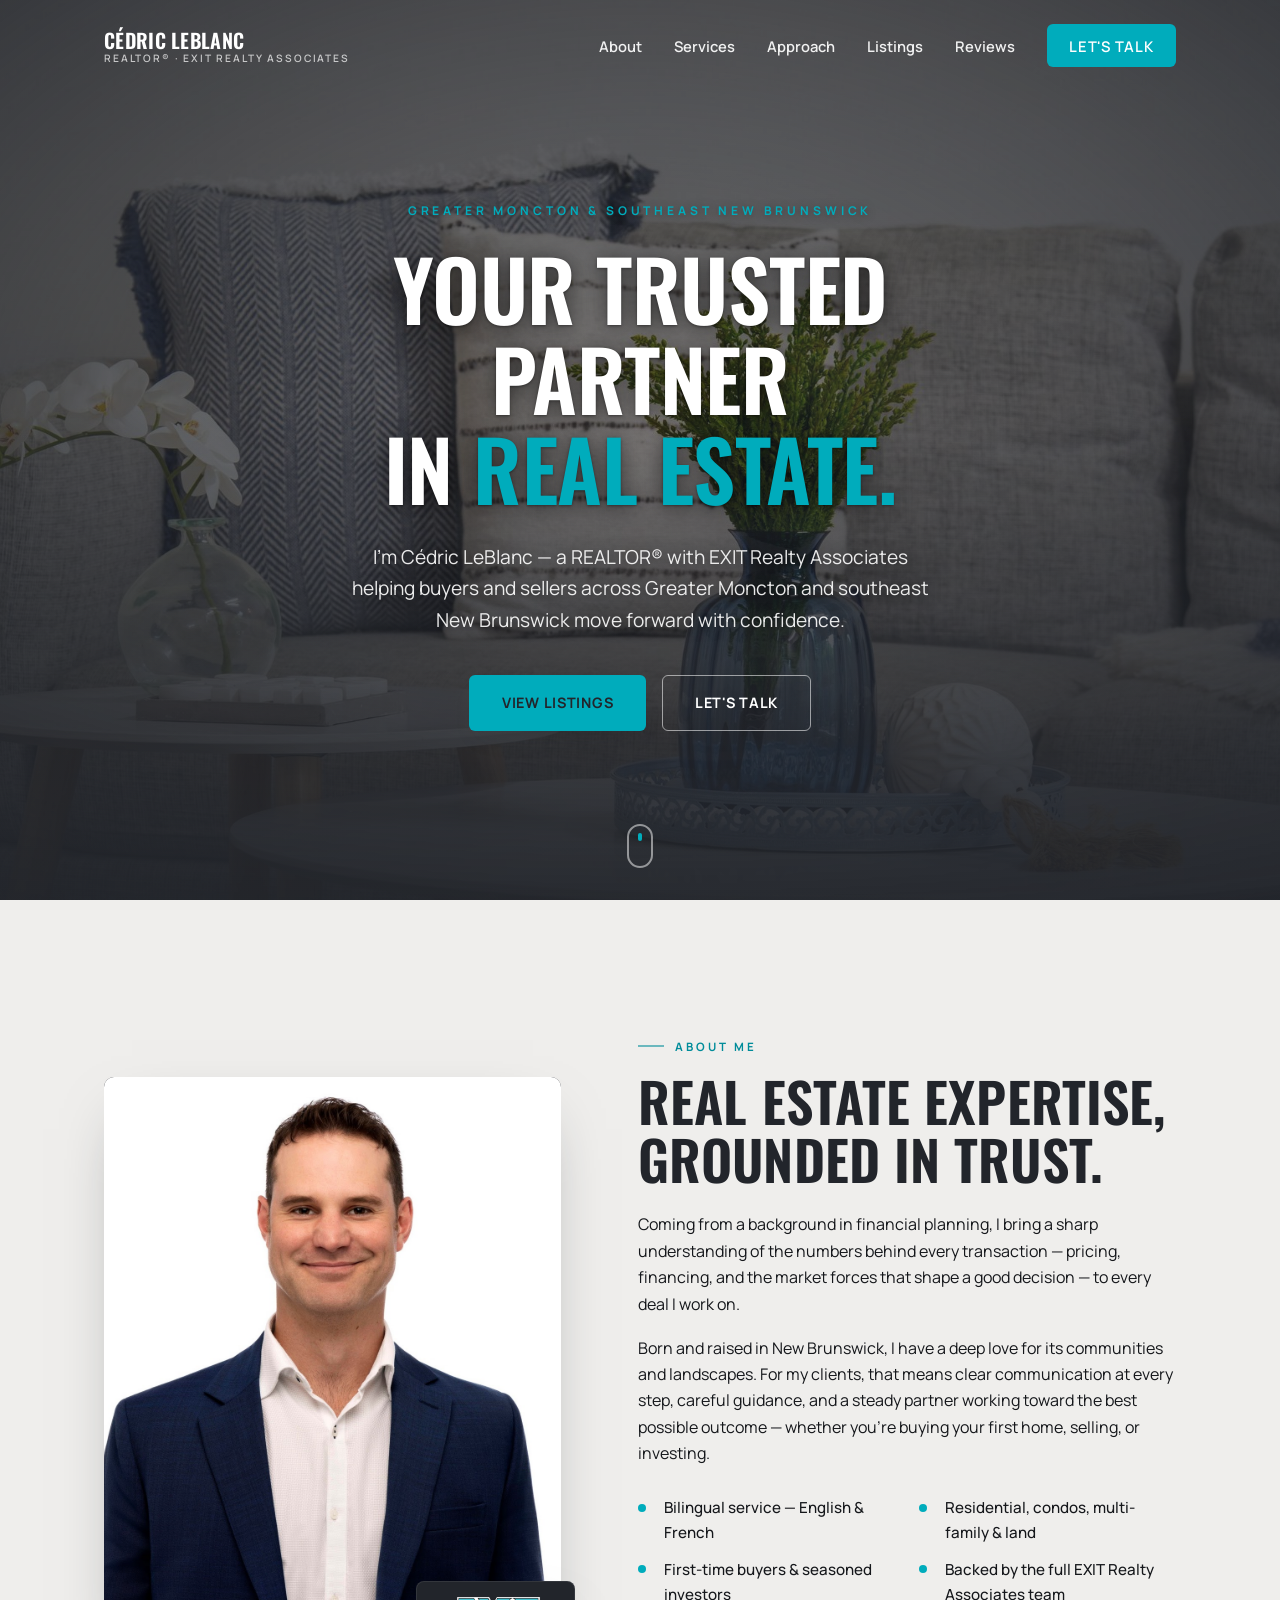
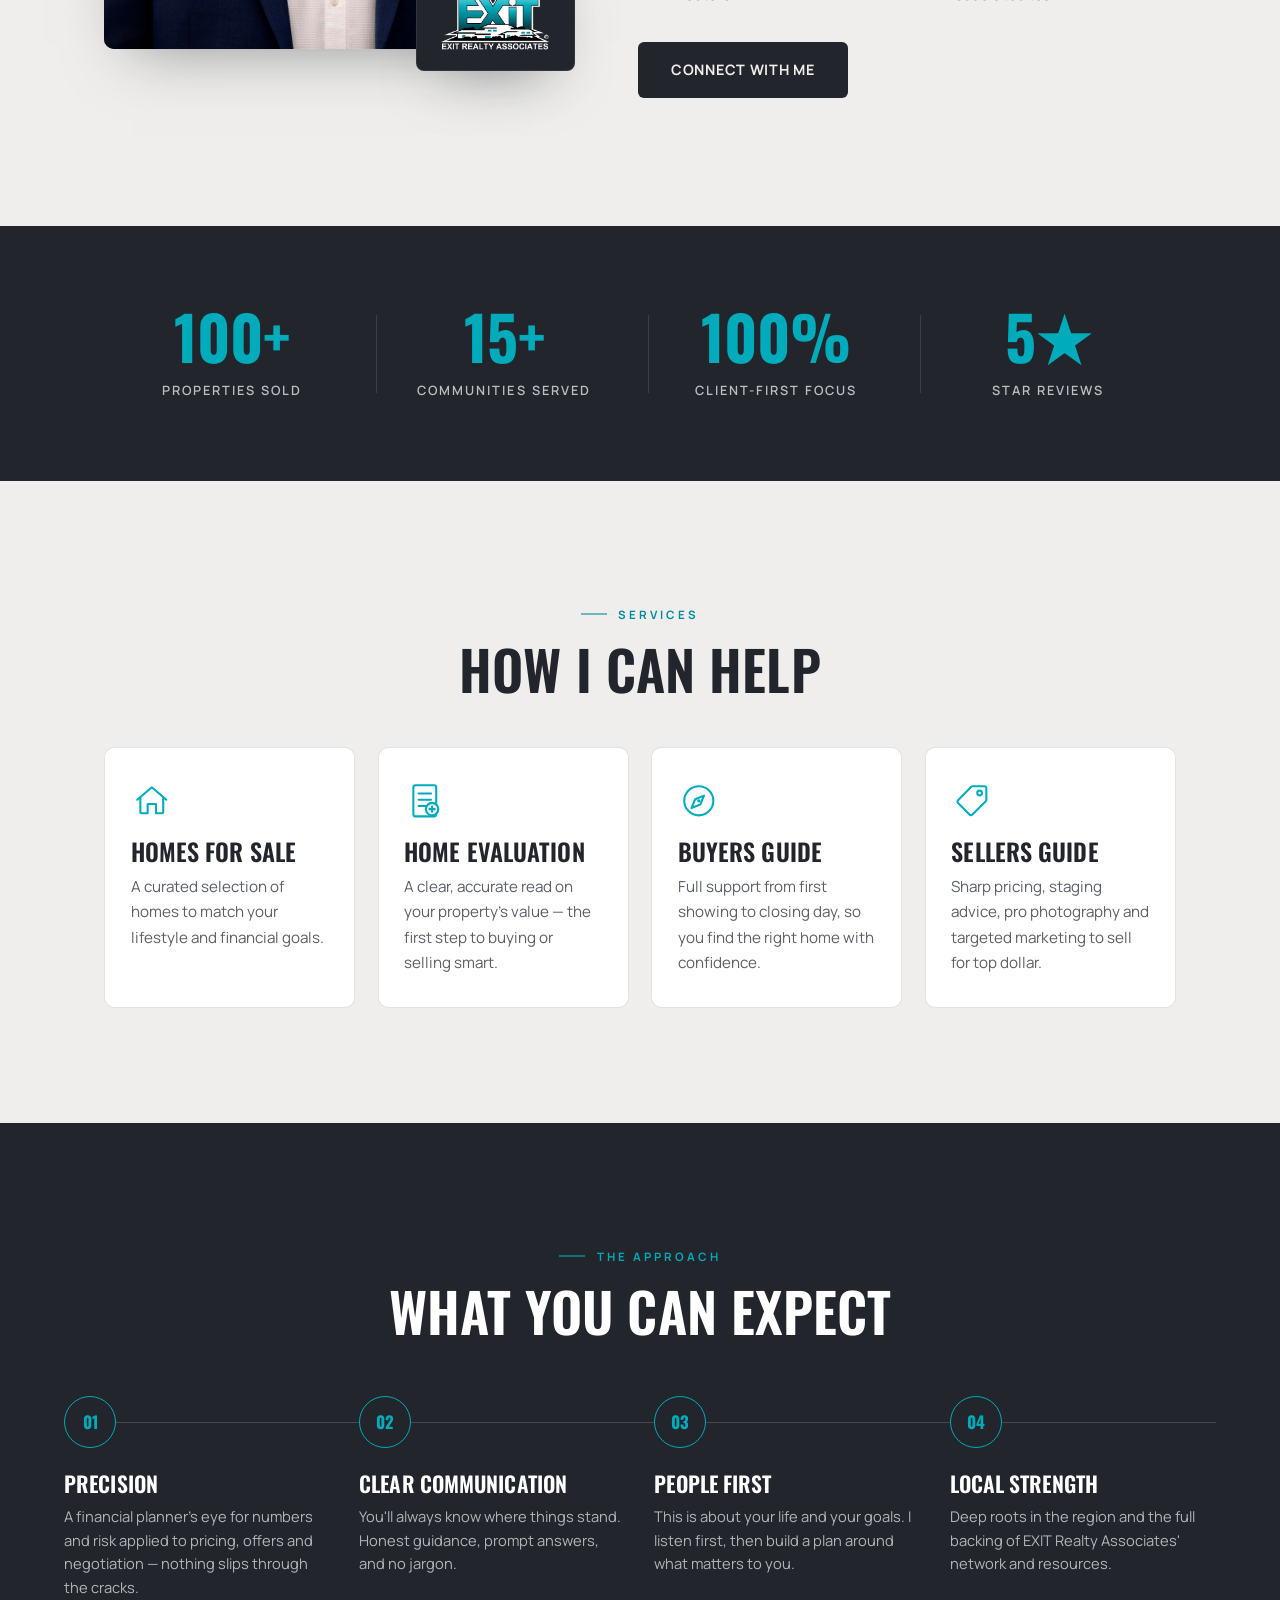
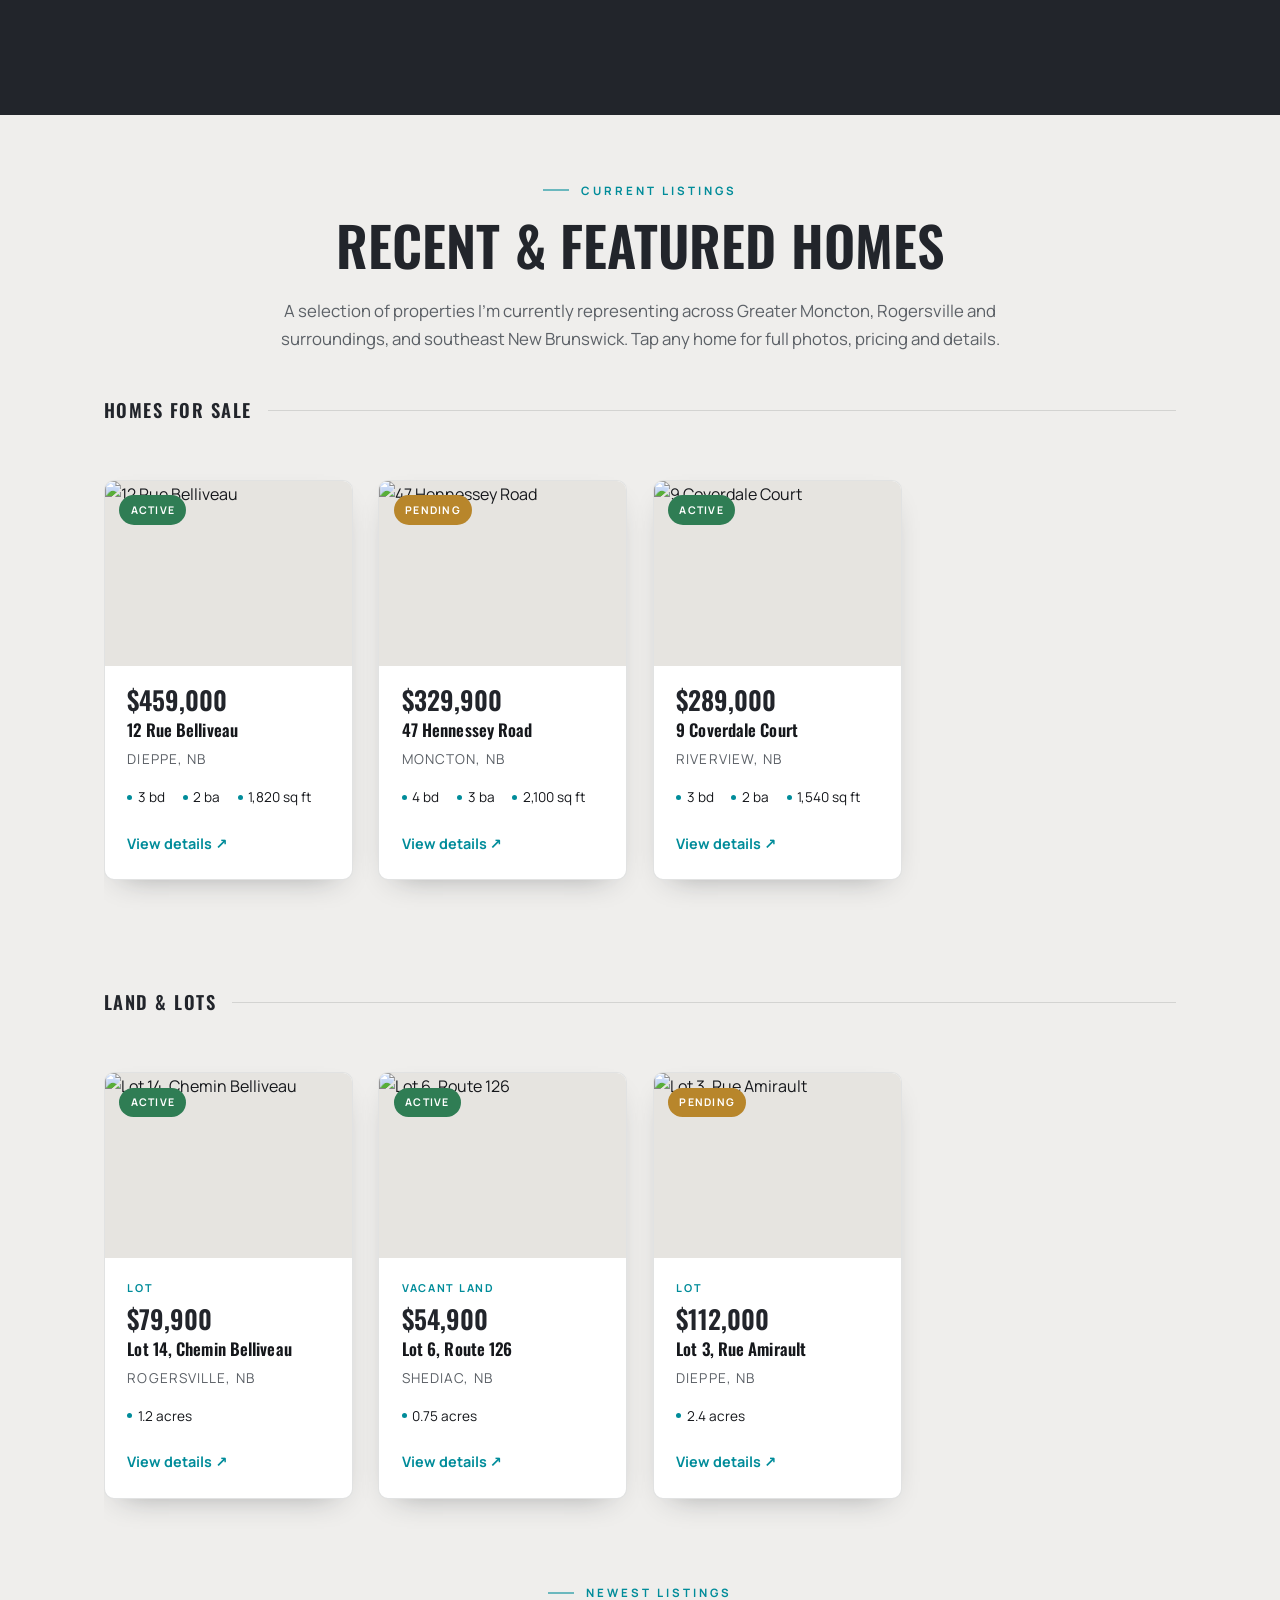
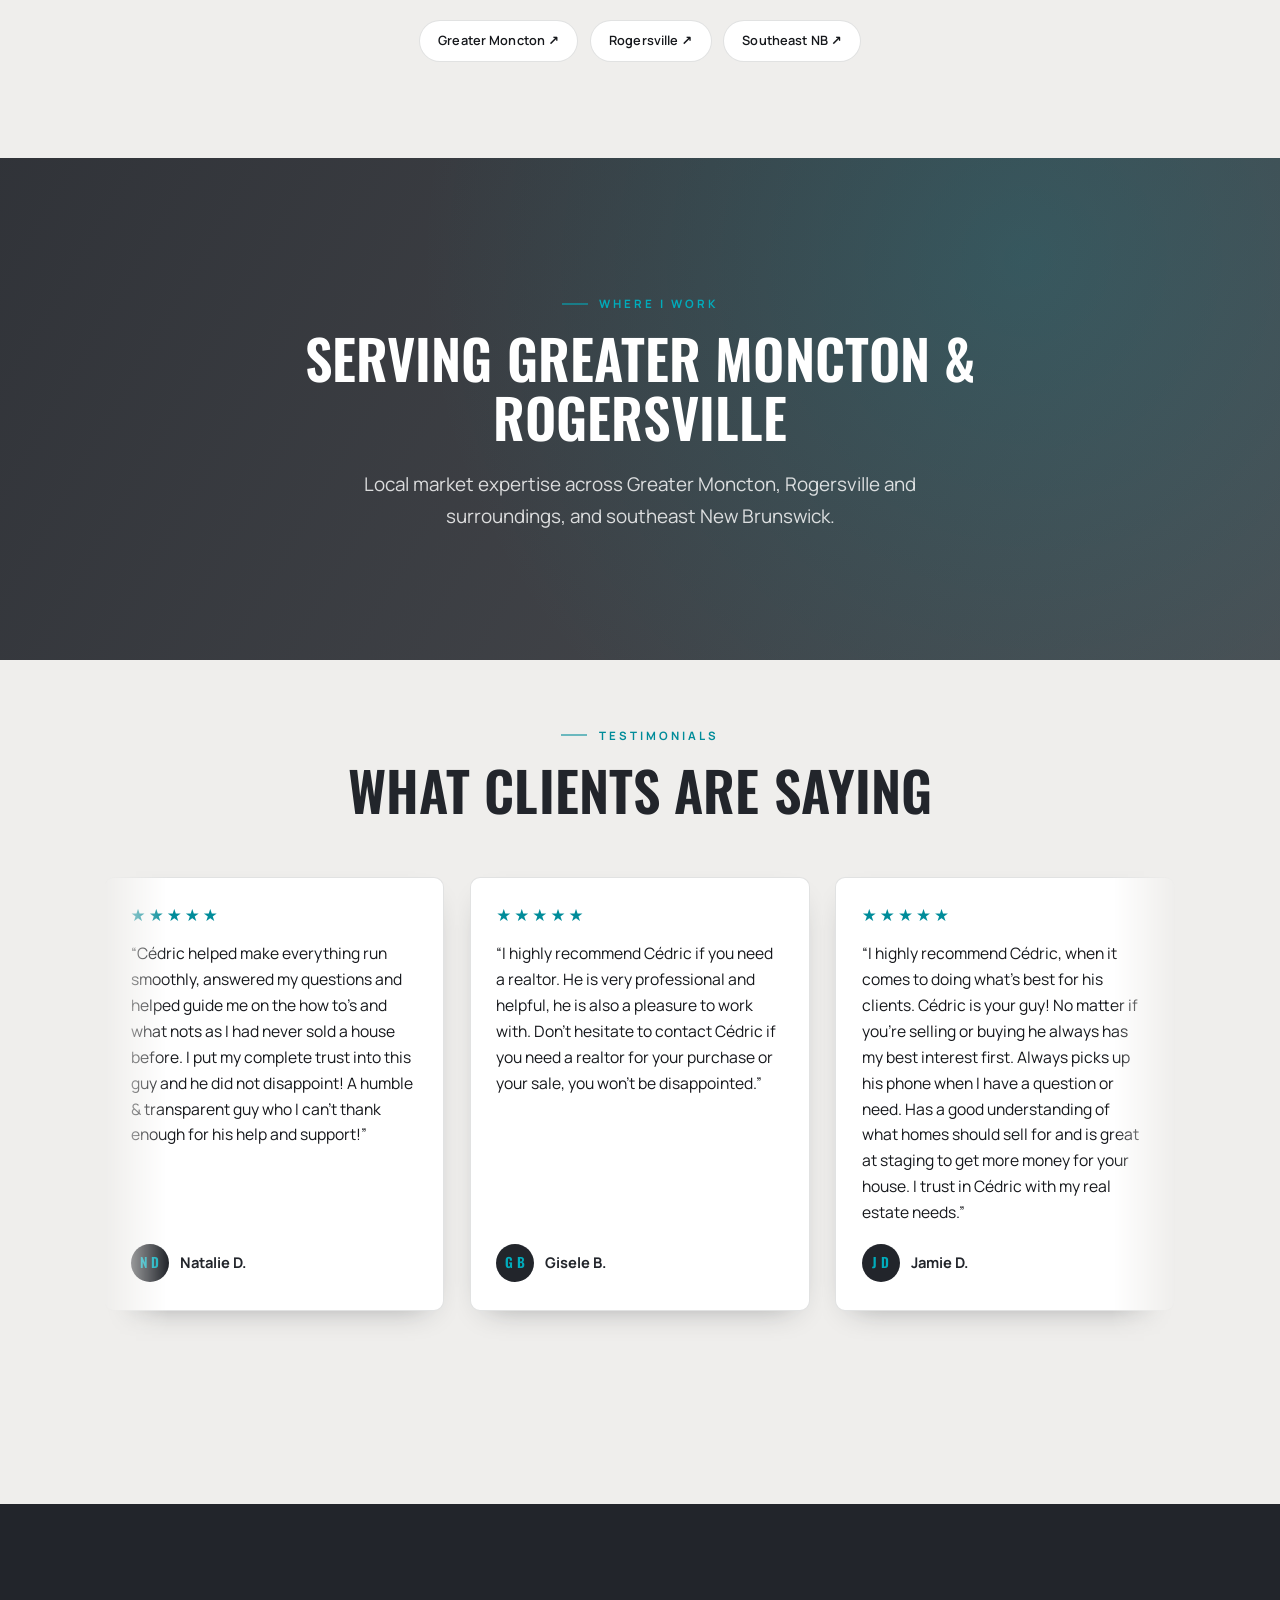
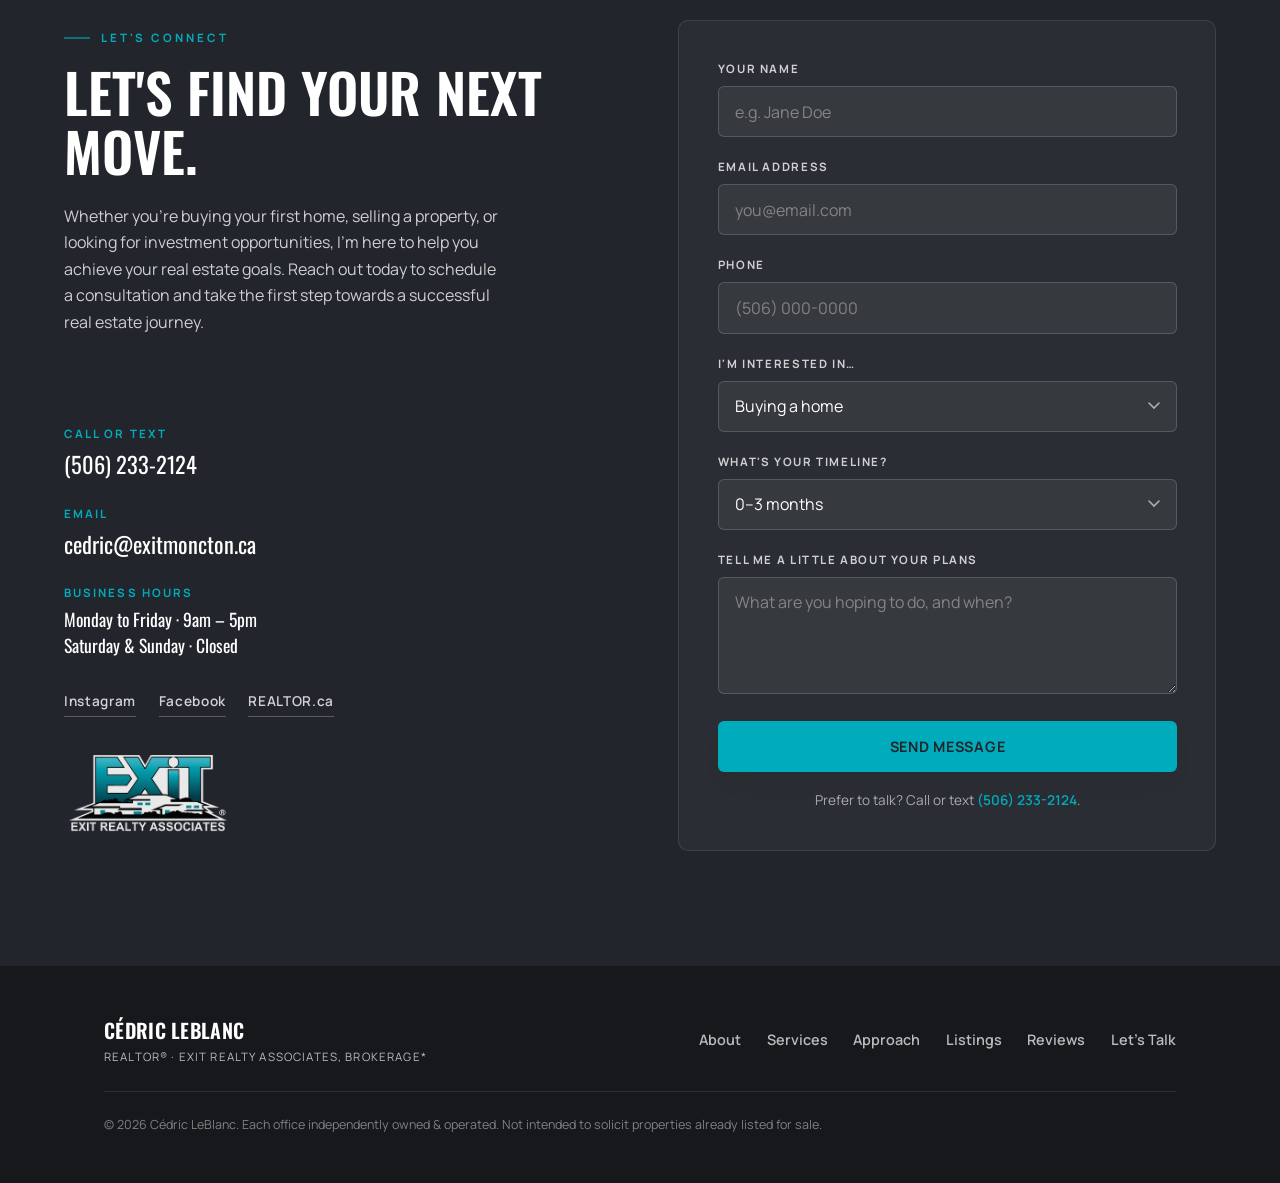
==== index.html @ 505c2de2 "Link the four services squares to their destinations - Homes for Sale scrolls to the Listings sectio" ====
<!DOCTYPE html>
<html lang="en">
<head>
  <meta charset="UTF-8" />
  <meta name="viewport" content="width=device-width, initial-scale=1.0" />
  <title>Cédric LeBlanc · REALTOR® — EXIT Realty Associates | Greater Moncton &amp; Rogersville Real Estate</title>
  <meta name="description" content="Cédric LeBlanc, REALTOR® with EXIT Realty Associates in Dieppe, NB. Buying or selling across Greater Moncton, Rogersville and surrounding areas, and southeast New Brunswick — bilingual, financial-planning-trained guidance you can trust." />
  <meta name="theme-color" content="#22252b" />

  <!-- Open Graph -->
  <meta property="og:title" content="Cédric LeBlanc · REALTOR® — EXIT Realty Associates" />
  <meta property="og:description" content="Greater Moncton & Rogersville real estate, guided by clarity and financial know-how. Let's find your next home." />
  <meta property="og:type" content="website" />

  <link rel="preconnect" href="https://fonts.googleapis.com" />
  <link rel="preconnect" href="https://fonts.gstatic.com" crossorigin />
  <link href="https://fonts.googleapis.com/css2?family=Oswald:wght@400;500;600;700&family=Manrope:wght@300;400;500;600;700;800&display=swap" rel="stylesheet" />
  <link rel="stylesheet" href="styles.css?v=20260827-43" />
  <link rel="icon" href="data:image/svg+xml,%3Csvg xmlns='http://www.w3.org/2000/svg' viewBox='0 0 100 100'%3E%3Crect width='100' height='100' rx='10' fill='%2322252b'/%3E%3Ctext x='50' y='68' font-family='Arial,sans-serif' font-weight='700' font-size='46' fill='%2300acbc' text-anchor='middle'%3ECL%3C/text%3E%3C/svg%3E" />
</head>
<body>

  <!-- ===== Progress bar ===== -->
  <div class="scroll-progress" id="scrollProgress"></div>

  <!-- ===== Navigation ===== -->
  <header class="nav" id="nav">
    <div class="nav__inner">
      <a href="#home" class="brand" aria-label="Cédric LeBlanc home">
        <span class="brand__text">
          <span class="brand__name">Cédric LeBlanc</span>
          <span class="brand__sub">REALTOR® · EXIT Realty Associates</span>
        </span>
      </a>

      <nav class="nav__links" id="navLinks" aria-label="Primary">
        <a href="#about">About</a>
        <a href="#services">Services</a>
        <a href="#approach">Approach</a>
        <a href="#listings">Listings</a>
        <a href="#reviews">Reviews</a>
        <a href="#contact" class="nav__cta">Let's Talk</a>
      </nav>

      <button class="nav__toggle" id="navToggle" aria-label="Open menu" aria-expanded="false">
        <span></span><span></span><span></span>
      </button>
    </div>
  </header>

  <!-- ===== Hero ===== -->
  <section class="hero" id="home">
    <div class="hero__bg" aria-hidden="true"></div>
    <div class="hero__overlay" aria-hidden="true"></div>
    <div class="hero__content reveal">
      <p class="hero__eyebrow">Greater Moncton &amp; Southeast New Brunswick</p>
      <h1 class="hero__title">Your trusted partner<br />in <em>real estate.</em></h1>
      <p class="hero__lead">
        I'm Cédric LeBlanc — a REALTOR® with EXIT Realty Associates helping buyers and
        sellers across Greater Moncton and southeast New Brunswick move forward
        with confidence.
      </p>
      <div class="hero__actions">
        <a href="#listings" class="btn btn--gold">View Listings</a>
        <a href="#contact" class="btn btn--ghost">Let's Talk</a>
      </div>
    </div>
    <a href="#about" class="hero__scroll" aria-label="Scroll to next section">
      <span></span>
    </a>
  </section>

  <!-- ===== About ===== -->
  <section class="about section" id="about">
    <div class="about__grid">
      <div class="about__media reveal">
        <div class="about__photo">
          <img src="cedric.jpg?v=1" alt="Cédric LeBlanc, REALTOR®" class="about__img" />
        </div>
        <div class="about__badge">
          <img src="exit-logo-white.png" alt="EXIT Realty Associates, Brokerage" class="about__badge-logo" />
        </div>
      </div>

      <div class="about__body reveal">
        <p class="eyebrow">About Me</p>
        <h2 class="section__title">Real estate expertise, grounded in trust.</h2>
        <p>
          Coming from a background in financial planning, I bring a sharp understanding
          of the numbers behind every transaction — pricing, financing, and the market
          forces that shape a good decision — to every deal I work on.
        </p>
        <p>
          Born and raised in New Brunswick, I have a deep love for its communities and
          landscapes. For my clients, that means clear communication at every step,
          careful guidance, and a steady partner working toward the best possible
          outcome — whether you're buying your first home, selling, or investing.
        </p>
        <ul class="about__list">
          <li>Bilingual service — English &amp; French</li>
          <li>Residential, condos, multi-family &amp; land</li>
          <li>First-time buyers &amp; seasoned investors</li>
          <li>Backed by the full EXIT Realty Associates team</li>
        </ul>
        <a href="#contact" class="btn btn--dark">Connect With Me</a>
      </div>
    </div>
  </section>

  <!-- ===== Stats band ===== -->
  <section class="stats">
    <div class="stats__grid">
      <div class="stat reveal">
        <span class="stat__num" data-count="100">0</span><span class="stat__plus">+</span>
        <span class="stat__label">Properties Sold</span>
      </div>
      <div class="stat reveal">
        <span class="stat__num" data-count="15">0</span><span class="stat__plus">+</span>
        <span class="stat__label">Communities Served</span>
      </div>
      <div class="stat reveal">
        <span class="stat__num">100</span><span class="stat__plus">%</span>
        <span class="stat__label">Client-First Focus</span>
      </div>
      <div class="stat reveal">
        <span class="stat__num" data-count="5">0</span><span class="stat__plus">★</span>
        <span class="stat__label">Star Reviews</span>
      </div>
    </div>
  </section>

  <!-- ===== Services ===== -->
  <section class="services section" id="services">
    <div class="services__head reveal">
      <p class="eyebrow">Services</p>
      <h2 class="section__title">How I can help</h2>
    </div>
    <div class="services__grid">
      <a class="services__card reveal" href="#listings">
        <div class="services__icon" aria-hidden="true">
          <svg viewBox="0 0 40 40" fill="none" xmlns="http://www.w3.org/2000/svg">
            <path d="M6 19 20 7l14 12" stroke="currentColor" stroke-width="2" stroke-linecap="round" stroke-linejoin="round"/>
            <path d="M9 17v14a1 1 0 0 0 1 1h6v-9h8v9h6a1 1 0 0 0 1-1V17" stroke="currentColor" stroke-width="2" stroke-linecap="round" stroke-linejoin="round"/>
          </svg>
        </div>
        <h3>Homes for Sale</h3>
        <p>A curated selection of homes to match your lifestyle and financial goals.</p>
      </a>
      <a class="services__card reveal" href="#contact">
        <div class="services__icon" aria-hidden="true">
          <svg viewBox="0 0 40 40" fill="none" xmlns="http://www.w3.org/2000/svg">
            <rect x="9" y="5" width="22" height="30" rx="2" stroke="currentColor" stroke-width="2"/>
            <path d="M14 13h12M14 19h12M14 25h7" stroke="currentColor" stroke-width="2" stroke-linecap="round"/>
            <circle cx="27" cy="28" r="6" fill="var(--cream)" stroke="currentColor" stroke-width="2"/>
            <path d="M27 25.5v5M24.5 28h5" stroke="currentColor" stroke-width="2" stroke-linecap="round"/>
          </svg>
        </div>
        <h3>Home Evaluation</h3>
        <p>A clear, accurate read on your property's value — the first step to buying or selling smart.</p>
      </a>
      <a class="services__card reveal" href="https://show.exitrealty.com/54827" target="_blank" rel="noopener">
        <div class="services__icon" aria-hidden="true">
          <svg viewBox="0 0 40 40" fill="none" xmlns="http://www.w3.org/2000/svg">
            <circle cx="20" cy="20" r="14" stroke="currentColor" stroke-width="2"/>
            <path d="M25 15l-3.5 8.5L13 27l3.5-8.5L25 15Z" stroke="currentColor" stroke-width="2" stroke-linejoin="round"/>
            <circle cx="20" cy="20" r="1.6" fill="currentColor"/>
          </svg>
        </div>
        <h3>Buyers Guide</h3>
        <p>Full support from first showing to closing day, so you find the right home with confidence.</p>
      </a>
      <a class="services__card reveal" href="https://show.exitrealty.com/54826" target="_blank" rel="noopener">
        <div class="services__icon" aria-hidden="true">
          <svg viewBox="0 0 40 40" fill="none" xmlns="http://www.w3.org/2000/svg">
            <path d="M21 6h11a2 2 0 0 1 2 2v11a2 2 0 0 1-.59 1.41L20.6 33.2a2 2 0 0 1-2.83 0l-11-11a2 2 0 0 1 0-2.83L19.59 6.59A2 2 0 0 1 21 6Z" stroke="currentColor" stroke-width="2" stroke-linejoin="round"/>
            <circle cx="27.5" cy="12.5" r="2.25" stroke="currentColor" stroke-width="2"/>
          </svg>
        </div>
        <h3>Sellers Guide</h3>
        <p>Sharp pricing, staging advice, pro photography and targeted marketing to sell for top dollar.</p>
      </a>
    </div>
  </section>

  <!-- ===== Approach ===== -->
  <section class="approach section" id="approach">
    <div class="approach__head reveal">
      <p class="eyebrow eyebrow--light">The Approach</p>
      <h2 class="section__title section__title--light">What you can expect</h2>
    </div>
    <div class="approach__steps">
      <div class="approach__step reveal">
        <span class="approach__num">01</span>
        <h3>Precision</h3>
        <p>A financial planner's eye for numbers and risk applied to pricing, offers and negotiation — nothing slips through the cracks.</p>
      </div>
      <div class="approach__step reveal">
        <span class="approach__num">02</span>
        <h3>Clear communication</h3>
        <p>You'll always know where things stand. Honest guidance, prompt answers, and no jargon.</p>
      </div>
      <div class="approach__step reveal">
        <span class="approach__num">03</span>
        <h3>People first</h3>
        <p>This is about your life and your goals. I listen first, then build a plan around what matters to you.</p>
      </div>
      <div class="approach__step reveal">
        <span class="approach__num">04</span>
        <h3>Local strength</h3>
        <p>Deep roots in the region and the full backing of EXIT Realty Associates' network and resources.</p>
      </div>
    </div>
  </section>

  <!-- ===== Recent listings ===== -->
  <section class="listings section" id="listings">
    <div class="listings__head reveal">
      <p class="eyebrow">Current Listings</p>
      <h2 class="section__title">Recent &amp; featured homes</h2>
      <p class="listings__lead">
        A selection of properties I'm currently representing across Greater Moncton,
        Rogersville and surroundings, and southeast New Brunswick. Tap any home for
        full photos, pricing and details.
      </p>
    </div>

    <div class="listings__group">
      <h3 class="listings__subhead">Homes for Sale</h3>
      <div class="listings__carousel" id="listingsCarousel">
        <div class="listings__grid" id="listingsGrid" aria-live="polite" aria-busy="true">
          <!-- cards injected by script.js from the published Google Sheet -->
        </div>
        <button class="listings__edge listings__edge--prev" id="listingsPrev" type="button" aria-label="Scroll to previous homes" hidden></button>
        <button class="listings__edge listings__edge--next" id="listingsNext" type="button" aria-label="Scroll to more homes" hidden></button>
      </div>
      <p class="listings__empty reveal" id="listingsEmpty" hidden>
        New listings are on the way — please check back soon.
      </p>
    </div>

    <div class="listings__group">
      <h3 class="listings__subhead">Land &amp; Lots</h3>
      <div class="listings__carousel" id="lotsCarousel">
        <div class="listings__grid" id="lotsGrid" aria-live="polite" aria-busy="true">
          <!-- cards injected by script.js from the published Google Sheet -->
        </div>
        <button class="listings__edge listings__edge--prev" id="lotsPrev" type="button" aria-label="Scroll to previous lots" hidden></button>
        <button class="listings__edge listings__edge--next" id="lotsNext" type="button" aria-label="Scroll to more lots" hidden></button>
      </div>
      <p class="listings__empty reveal" id="lotsEmpty" hidden>
        New lots are on the way — please check back soon.
      </p>
    </div>

    <div class="listings__more reveal">
      <p class="eyebrow listings__more-eyebrow">Newest Listings</p>
      <div class="listings__more-links">
        <a class="listings__more-link" href="https://www.realtor.ca/map#ZoomLevel=11&Center=46.083700%2C-64.758800&LatitudeMax=46.23699&LongitudeMax=-64.22780&LatitudeMin=45.93041&LongitudeMin=-65.28980&view=list&Sort=6-D&PropertyTypeGroupID=1&TransactionTypeId=2&PropertySearchTypeId=0&Currency=CAD"
           target="_blank" rel="noopener">Greater Moncton ↗</a>
        <a class="listings__more-link" href="https://www.realtor.ca/map#ZoomLevel=11&Center=46.698835%2C-65.233085&LatitudeMax=46.85190&LongitudeMax=-64.70231&LatitudeMin=46.54533&LongitudeMin=-65.76386&view=list&Sort=6-D&PropertyTypeGroupID=1&TransactionTypeId=2&PropertySearchTypeId=0&Currency=CAD"
           target="_blank" rel="noopener">Rogersville ↗</a>
        <a class="listings__more-link" href="https://www.realtor.ca/map#ZoomLevel=8&Center=46.158961%2C-64.664931&LatitudeMax=47.38353&LongitudeMax=-60.41872&LatitudeMin=44.90652&LongitudeMin=-68.91115&view=list&Sort=6-D&PropertyTypeGroupID=1&TransactionTypeId=2&PropertySearchTypeId=0&Currency=CAD"
           target="_blank" rel="noopener">Southeast NB ↗</a>
      </div>
    </div>
  </section>

  <!-- ===== Areas banner ===== -->
  <section class="areas-banner" id="areas">
    <div class="areas-banner__overlay" aria-hidden="true"></div>
    <div class="areas-banner__inner reveal">
      <p class="eyebrow eyebrow--light">Where I Work</p>
      <h2 class="section__title section__title--light">Serving Greater Moncton &amp; Rogersville</h2>
      <p class="areas-banner__lead">Local market expertise across Greater Moncton, Rogersville and surroundings, and southeast New Brunswick.</p>
    </div>
  </section>

  <!-- ===== Reviews ===== -->
  <section class="reviews section" id="reviews">
    <div class="reviews__head reveal">
      <p class="eyebrow">Testimonials</p>
      <h2 class="section__title">What clients are saying</h2>
    </div>

    <div class="reviews__carousel" id="reviewsCarousel">
      <div class="reviews__track" id="reviewsTrack">
        <!-- Real client testimonials. JS duplicates this set automatically for a seamless loop; edit only this original set. -->
        <article class="review">
          <div class="review__stars" aria-label="5 out of 5 stars">★★★★★</div>
          <p class="review__quote">“Cédric helped make everything run smoothly, answered my questions and helped guide me on the how to’s and what nots as I had never sold a house before. I put my complete trust into this guy and he did not disappoint! A humble &amp; transparent guy who I can’t thank enough for his help and support!”</p>
          <div class="review__author">
            <span class="review__avatar" aria-hidden="true">N&nbsp;D</span>
            <span class="review__name">Natalie D.</span>
          </div>
        </article>
        <article class="review">
          <div class="review__stars" aria-label="5 out of 5 stars">★★★★★</div>
          <p class="review__quote">“I highly recommend Cédric if you need a realtor. He is very professional and helpful, he is also a pleasure to work with. Don’t hesitate to contact Cédric if you need a realtor for your purchase or your sale, you won’t be disappointed.”</p>
          <div class="review__author">
            <span class="review__avatar" aria-hidden="true">G&nbsp;B</span>
            <span class="review__name">Gisele B.</span>
          </div>
        </article>
        <article class="review">
          <div class="review__stars" aria-label="5 out of 5 stars">★★★★★</div>
          <p class="review__quote">“I highly recommend Cédric, when it comes to doing what's best for his clients. Cédric is your guy! No matter if you're selling or buying he always has my best interest first. Always picks up his phone when I have a question or need. Has a good understanding of what homes should sell for and is great at staging to get more money for your house. I trust in Cédric with my real estate needs.”</p>
          <div class="review__author">
            <span class="review__avatar" aria-hidden="true">J&nbsp;D</span>
            <span class="review__name">Jamie D.</span>
          </div>
        </article>
        <article class="review">
          <div class="review__stars" aria-label="5 out of 5 stars">★★★★★</div>
          <p class="review__quote">“Cédric was super professional and on top of my listing. He gave realistic timelines and expectations and put in the effort to get my house sold efficiently. Very happy with his services.”</p>
          <div class="review__author">
            <span class="review__avatar" aria-hidden="true">A&nbsp;O</span>
            <span class="review__name">Aaron O.</span>
          </div>
        </article>
        <article class="review">
          <div class="review__stars" aria-label="5 out of 5 stars">★★★★★</div>
          <p class="review__quote">“Cédric went above and beyond. Everything was handled quickly and stress free. Highly recommend!”</p>
          <div class="review__author">
            <span class="review__avatar" aria-hidden="true">G</span>
            <span class="review__name">Gary</span>
          </div>
        </article>
        <article class="review">
          <div class="review__stars" aria-label="5 out of 5 stars">★★★★★</div>
          <p class="review__quote">“Cédric was amazing to work with and sold our house in 4 days. Very professional and personable. Would highly recommend him to anyone interested in selling or buying.”</p>
          <div class="review__author">
            <span class="review__avatar" aria-hidden="true">B&nbsp;Y</span>
            <span class="review__name">Brett Y.</span>
          </div>
        </article>
        <article class="review">
          <div class="review__stars" aria-label="5 out of 5 stars">★★★★★</div>
          <p class="review__quote">“Cédric was a huge help getting us in to our first home! He was a pleasure to work with! Thank you again for your hard work!”</p>
          <div class="review__author">
            <span class="review__avatar" aria-hidden="true">J&nbsp;A</span>
            <span class="review__name">Jacob A.</span>
          </div>
        </article>
        <article class="review">
          <div class="review__stars" aria-label="5 out of 5 stars">★★★★★</div>
          <p class="review__quote">“A real go getter :) Makes sure that everything goes smoothly from start to finish. He'll help you find the perfect home and will help you make sure everything else that comes with it goes as planned. I 100% recommend Cédric for your realtor.”</p>
          <div class="review__author">
            <span class="review__avatar" aria-hidden="true">C&nbsp;C</span>
            <span class="review__name">Christine C.</span>
          </div>
        </article>
        <article class="review">
          <div class="review__stars" aria-label="5 out of 5 stars">★★★★★</div>
          <p class="review__quote">“I'm incredibly pleased with the service I received from Cédric LeBlanc at EXIT Realty for my forever home purchase. The home-buying process can be daunting, but dealing with Cédric was fantastic every step of the way.”</p>
          <div class="review__author">
            <span class="review__avatar" aria-hidden="true">J&nbsp;H</span>
            <span class="review__name">Joelle H.</span>
          </div>
        </article>
        <article class="review">
          <div class="review__stars" aria-label="5 out of 5 stars">★★★★★</div>
          <p class="review__quote">“We had a great experience buying and selling with Cédric. He was professional and knowledgeable. His financial background made the process smooth and stress-free. We highly recommend Cédric to anyone looking for a reliable and experienced realtor.”</p>
          <div class="review__author">
            <span class="review__avatar" aria-hidden="true">S&nbsp;L</span>
            <span class="review__name">Sebastian L.</span>
          </div>
        </article>
      </div>
    </div>

    <div class="reviews__cta reveal">
      <a href="https://g.page/r/CTrLjduLum9XEBM/review" class="reviews__cta-link" target="_blank" rel="noopener">Leave me a Google review ↗</a>
    </div>
  </section>

  <!-- ===== Contact ===== -->
  <section class="contact section" id="contact">
    <div class="contact__grid">
      <div class="contact__intro reveal">
        <p class="eyebrow eyebrow--light">Let's Connect</p>
        <h2 class="section__title section__title--light">Let's find your next move.</h2>
        <p class="contact__lead">Whether you're buying your first home, selling a property, or looking for investment opportunities, I'm here to help you achieve your real estate goals. Reach out today to schedule a consultation and take the first step towards a successful real estate journey.</p>
      </div>

      <form class="contact__form reveal" id="contactForm" action="https://script.google.com/macros/s/AKfycbzsZMYybNJ32jb5ZzxSr01pQNntgbbjyRI2wMUSET800YQKtqSsGoYreUlKwF5y4Zik/exec" method="POST">
        <input type="hidden" name="_subject" value="New lead from cedricleblanc.ca" />
        <input type="text" name="_gotcha" tabindex="-1" autocomplete="off" aria-hidden="true" style="position:absolute;left:-9999px;opacity:0;height:0;width:0;" />        <div class="field">
          <label for="name">Your name</label>
          <input type="text" id="name" name="name" required placeholder="e.g. Jane Doe" />
        </div>
        <div class="field">
          <label for="email">Email address</label>
          <input type="email" id="email" name="email" required placeholder="you@email.com" />
        </div>
        <div class="field">
          <label for="phone">Phone</label>
          <input type="tel" id="phone" name="phone" required placeholder="(506) 000-0000" />
        </div>
        <div class="field">
          <label for="interest">I'm interested in…</label>
          <select id="interest" name="interest">
            <option value="Buying">Buying a home</option>
            <option value="Selling">Selling a home</option>
            <option value="Both">Buying &amp; selling</option>
            <option value="Investing">Investing</option>
            <option value="Just curious">Just exploring</option>
          </select>
        </div>
        <div class="field" id="timelineField" hidden>
          <label for="timeline">What's your timeline?</label>
          <select id="timeline" name="timeline" disabled>
            <option value="0-3 months">0–3 months</option>
            <option value="3-6 months">3–6 months</option>
            <option value="6-12 months">6–12 months</option>
            <option value="1 year+">1 year or more</option>
          </select>
        </div>
        <div class="field">
          <label for="message">Tell me a little about your plans</label>
          <textarea id="message" name="message" rows="4" placeholder="What are you hoping to do, and when?"></textarea>
        </div>
        <button type="submit" class="btn btn--gold btn--block" id="formSubmit">Send message</button>
        <p class="form-status" id="formStatus" role="status" aria-live="polite"></p>
        <p class="contact__formnote">Prefer to talk? Call or text <a href="tel:+15062332124">(506) 233-2124</a>.</p>
      </form>

      <div class="contact__details-wrap reveal">
        <ul class="contact__details">
          <li>
            <span class="contact__label">Call or text</span>
            <a href="tel:+15062332124">(506) 233-2124</a>
          </li>
          <li>
            <span class="contact__label">Email</span>
            <a href="mailto:cedric@exitmoncton.ca">cedric@exitmoncton.ca</a>
          </li>
          <li>
            <span class="contact__label">Business hours</span>
            <span class="contact__hours">Monday to Friday · 9am – 5pm<br />Saturday &amp; Sunday · Closed</span>
          </li>
        </ul>

        <div class="contact__social">
          <a href="https://www.instagram.com/cedricleblanc.realtor/" target="_blank" rel="noopener" aria-label="Instagram">Instagram</a>
          <a href="https://www.facebook.com/p/Cedric-LeBlanc-Real-Estate-61550345272494/" target="_blank" rel="noopener" aria-label="Facebook">Facebook</a>
          <a href="https://www.realtor.ca/agent/2195400/cedric-leblanc-260-champlain-st-dieppe-new-brunswick-e1a1p3" target="_blank" rel="noopener" aria-label="REALTOR.ca">REALTOR.ca</a>
        </div>

        <img src="exit-logo-white.png" alt="EXIT Realty Associates, Brokerage" class="contact__logo" />
      </div>
    </div>
  </section>

  <!-- ===== Footer ===== -->
  <footer class="footer">
    <div class="footer__inner">
      <div class="footer__brand">
        <div>
          <strong>Cédric LeBlanc</strong>
          <span>REALTOR® · EXIT Realty Associates, Brokerage*</span>
        </div>
      </div>
      <nav class="footer__links" aria-label="Footer">
        <a href="#about">About</a>
        <a href="#services">Services</a>
        <a href="#approach">Approach</a>
        <a href="#listings">Listings</a>
        <a href="#reviews">Reviews</a>
        <a href="#contact">Let's Talk</a>
      </nav>
      <p class="footer__legal">
        © <span id="year"></span> Cédric LeBlanc. Each office independently owned &amp; operated.
        Not intended to solicit properties already listed for sale.
      </p>
    </div>
  </footer>

  <script src="script.js?v=20260827-38"></script>
</body>
</html>
---- styles.css ----
/* ============================================================
   Cédric LeBlanc — REALTOR® landing page
   Palette: graphite black · EXIT teal · stone  (Oswald + Manrope)
   ============================================================ */

:root {
  /* Palette: graphite black · EXIT teal · stone */
  --ink:        #22252b;
  --ink-soft:   #2d3138;
  --accent:        #00acbc;  /* EXIT brand teal */
  --accent-deep:   #008c9a;
  --accent-bright: #44c2d2;  /* brighter teal highlight */
  --cream:      #efeeec;
  --cream-2:    #e6e4e0;
  --paper:      #ffffff;
  --text:       #15171b;
  --muted:      #5b6066;
  --line:       rgba(15, 17, 20, 0.12);

  --font-serif: "Oswald", "Arial Narrow", sans-serif;
  --font-sans:  "Manrope", system-ui, -apple-system, "Segoe UI", sans-serif;

  --radius: 10px;
  --shadow: 0 24px 60px -28px rgba(34, 37, 43, 0.5);
  --shadow-sm: 0 12px 30px -18px rgba(34, 37, 43, 0.45);
  --ease: cubic-bezier(0.22, 1, 0.36, 1);
  --container: 1200px;
}

/* ---------- Reset / base ---------- */
*, *::before, *::after { box-sizing: border-box; }

html {
  scroll-behavior: smooth;
  scroll-padding-top: 90px;
  -webkit-text-size-adjust: 100%;
}

body {
  margin: 0;
  font-family: var(--font-sans);
  color: var(--text);
  background: var(--cream);
  line-height: 1.65;
  font-weight: 400;
  overflow-x: hidden;
  -webkit-font-smoothing: antialiased;
  -moz-osx-font-smoothing: grayscale;
  -webkit-tap-highlight-color: transparent;
}
body.menu-open { overflow: hidden; }

img { max-width: 100%; display: block; }
a { color: inherit; text-decoration: none; }
ul { margin: 0; padding: 0; list-style: none; }

h1, h2, h3 {
  font-family: var(--font-serif);
  font-weight: 600;
  line-height: 1.08;
  margin: 0;
  letter-spacing: 0.1px;
}

.section {
  padding: clamp(4.5rem, 9vw, 8rem) clamp(1.25rem, 5vw, 4rem);
  max-width: var(--container);
  margin-inline: auto;
}

.eyebrow {
  display: inline-flex;
  align-items: center;
  gap: 0.7rem;
  font-family: var(--font-sans);
  text-transform: uppercase;
  letter-spacing: 0.26em;
  font-size: 0.72rem;
  font-weight: 700;
  color: var(--accent-deep);
  margin: 0 0 1rem;
}
.eyebrow::before {
  content: "";
  width: 26px;
  height: 2px;
  background: currentColor;
  opacity: 0.55;
}
.eyebrow--light { color: var(--accent); }

.section__title {
  font-size: clamp(2rem, 4.6vw, 3.4rem);
  color: var(--ink);
  text-transform: uppercase;
  margin-bottom: 1.4rem;
}
.section__title--light { color: var(--paper); }

/* ---------- Buttons ---------- */
.btn {
  display: inline-flex;
  align-items: center;
  justify-content: center;
  gap: 0.5rem;
  padding: 0.95rem 2rem;
  border-radius: 6px;
  font-family: var(--font-sans);
  font-weight: 700;
  font-size: 0.9rem;
  letter-spacing: 0.05em;
  text-transform: uppercase;
  cursor: pointer;
  border: 1.5px solid transparent;
  transition: transform 0.45s var(--ease), background 0.4s var(--ease),
              color 0.4s var(--ease), box-shadow 0.4s var(--ease);
  will-change: transform;
}
.btn:hover { transform: translateY(-3px); }
.btn--lg { padding: 1.15rem 2.6rem; font-size: 1rem; }
.btn--gold { background: var(--accent); color: var(--ink); box-shadow: var(--shadow-sm); }
.btn--gold:hover { background: var(--accent-deep); }
.btn--ghost { background: transparent; color: var(--paper); border-color: rgba(255,255,255,0.55); }
.btn--ghost:hover { background: rgba(255,255,255,0.12); }
.btn--dark { background: var(--ink); color: var(--cream); }
.btn--dark:hover { background: var(--ink-soft); }
.btn--block { width: 100%; }

/* ---------- Scroll progress ---------- */
.scroll-progress {
  position: fixed;
  top: 0; left: 0;
  height: 3px;
  width: 0%;
  background: linear-gradient(90deg, var(--accent), var(--accent-deep));
  z-index: 1000;
  transition: width 0.1s linear;
}

/* ---------- Nav ---------- */
.nav {
  position: fixed;
  top: 0; left: 0; right: 0;
  z-index: 900;
  transition: padding 0.5s var(--ease);
  padding: 0.5rem 0;
}
/* Background/blur on a pseudo-element so it does NOT create a containing
   block that would trap the fixed mobile menu inside the header strip. */
.nav::before {
  content: "";
  position: absolute; inset: 0;
  z-index: -1;
  background: rgba(239, 238, 236, 0);
  box-shadow: 0 1px 0 transparent;
  transition: background 0.5s var(--ease), box-shadow 0.5s var(--ease),
              backdrop-filter 0.5s var(--ease);
}
.nav.scrolled::before {
  background: rgba(34, 37, 43, 0.92);
  backdrop-filter: saturate(1.4) blur(14px);
  box-shadow: 0 1px 0 rgba(255,255,255,0.08);
}
.nav__inner {
  max-width: var(--container);
  margin-inline: auto;
  padding: 1rem clamp(1.25rem, 5vw, 4rem);
  display: flex;
  align-items: center;
  justify-content: space-between;
}

/* Dim scrim behind the open mobile menu */
body.menu-open::before {
  content: "";
  position: fixed;
  inset: 0;
  background: rgba(22, 24, 28, 0.65);
  z-index: 880;
}

.brand { display: flex; align-items: center; gap: 0.75rem; }
.brand__mark {
  display: grid; place-items: center;
  width: 46px; height: 46px;
  border-radius: 6px;
  background: var(--ink);
  color: var(--accent);
  font-family: var(--font-serif);
  font-weight: 700;
  font-size: 1.25rem;
  letter-spacing: 0.5px;
  flex: none;
}
.brand__text { display: flex; flex-direction: column; line-height: 1.2; }
.brand__name {
  font-family: var(--font-serif);
  font-size: 1.25rem;
  font-weight: 600;
  letter-spacing: 0.3px;
  text-transform: uppercase;
  color: var(--paper);
}
.brand__sub {
  font-size: 0.64rem;
  letter-spacing: 0.18em;
  text-transform: uppercase;
  color: rgba(255,255,255,0.7);
  font-weight: 600;
}

.nav__links { display: flex; align-items: center; gap: 2rem; }
.nav__links a {
  font-size: 0.92rem;
  font-weight: 600;
  color: rgba(255,255,255,0.92);
  position: relative;
  transition: color 0.3s var(--ease);
}
.nav__links a:not(.nav__cta)::after {
  content: "";
  position: absolute;
  left: 0; bottom: -6px;
  width: 0; height: 2px;
  background: var(--accent);
  transition: width 0.35s var(--ease);
}
.nav__links a:not(.nav__cta):hover::after { width: 100%; }
.nav__cta {
  background: var(--accent);
  color: var(--paper) !important;
  padding: 0.6rem 1.4rem;
  border-radius: 6px;
  font-weight: 700;
  letter-spacing: 0.05em;
  text-transform: uppercase;
  font-size: 0.82rem;
  transition: transform 0.4s var(--ease), background 0.4s var(--ease);
}
.nav__cta:hover { transform: translateY(-2px); background: var(--accent-deep); }

.nav__toggle {
  display: none;
  flex-direction: column;
  gap: 5px;
  background: none;
  border: 0;
  cursor: pointer;
  padding: 8px;
}
.nav__toggle span {
  width: 26px; height: 2px;
  background: var(--paper);
  border-radius: 2px;
  transition: transform 0.4s var(--ease), opacity 0.3s var(--ease), background 0.3s;
}
.nav__toggle[aria-expanded="true"] span:nth-child(1) { transform: translateY(7px) rotate(45deg); }
.nav__toggle[aria-expanded="true"] span:nth-child(2) { opacity: 0; }
.nav__toggle[aria-expanded="true"] span:nth-child(3) { transform: translateY(-7px) rotate(-45deg); }

/* ---------- Hero ---------- */
.hero {
  position: relative;
  min-height: 100vh;
  min-height: 100svh;
  display: flex;
  align-items: center;
  justify-content: center;
  text-align: center;
  padding: 7rem clamp(1.25rem, 5vw, 4rem) 5rem;
  overflow: hidden;
}
.hero__bg {
  position: absolute; inset: 0;
  background: url("hero-living-room.jpg?v=1") center/cover no-repeat;
  transform: scale(1.08);
  will-change: transform;
  animation: heroZoom 18s ease-in-out infinite alternate;
}
@keyframes heroZoom { to { transform: scale(1.18); } }
.hero__overlay {
  position: absolute; inset: 0;
  background:
    radial-gradient(ellipse at center, rgba(34,37,43,0.5) 0%, rgba(34,37,43,0.76) 70%, rgba(34,37,43,0.88) 100%),
    linear-gradient(to top, rgba(34,37,43,0.88), transparent 55%);
}
.hero__content {
  position: relative;
  max-width: 800px;
  margin-inline: auto;
  color: var(--paper);
}
.hero__eyebrow {
  text-transform: uppercase;
  letter-spacing: 0.32em;
  font-size: 0.75rem;
  font-weight: 700;
  color: var(--accent);
  margin: 0 0 1.4rem;
  text-shadow: 0 1px 10px rgba(0,0,0,0.45);
}
.hero__title {
  font-size: clamp(2.6rem, 7vw, 5.2rem);
  font-weight: 600;
  letter-spacing: -0.5px;
  text-transform: uppercase;
  text-shadow: 0 2px 22px rgba(0,0,0,0.55), 0 1px 3px rgba(0,0,0,0.4);
}
.hero__title em { color: var(--accent); font-style: normal; }
.hero__lead {
  font-size: clamp(1.05rem, 1.6vw, 1.2rem);
  color: rgba(255,255,255,0.9);
  max-width: 600px;
  margin: 1.8rem auto 2.4rem;
  text-shadow: 0 1px 14px rgba(0,0,0,0.5);
}
.hero__actions { display: flex; gap: 1rem; flex-wrap: wrap; justify-content: center; }

.hero__scroll {
  position: absolute;
  bottom: 2rem; left: 50%;
  transform: translateX(-50%);
  width: 26px; height: 44px;
  border: 2px solid rgba(255,255,255,0.5);
  border-radius: 100px;
  display: grid;
  place-items: start center;
  padding-top: 7px;
}
.hero__scroll span {
  width: 4px; height: 8px;
  border-radius: 4px;
  background: var(--accent);
  animation: scrollDot 1.8s var(--ease) infinite;
}
@keyframes scrollDot {
  0% { transform: translateY(0); opacity: 1; }
  70% { transform: translateY(14px); opacity: 0; }
  100% { opacity: 0; }
}

/* ---------- About ---------- */
.about { padding-block: clamp(5rem, 10vw, 9rem); }
.about__grid {
  display: grid;
  grid-template-columns: 0.85fr 1fr;
  gap: clamp(2rem, 6vw, 5rem);
  align-items: center;
}
.about__media { position: relative; }
.about__photo {
  position: relative;
  border-radius: var(--radius);
  overflow: hidden;
  aspect-ratio: 4 / 5;
  box-shadow: var(--shadow);
  background: linear-gradient(155deg, var(--ink) 0%, var(--ink-soft) 50%, #3b4048 100%);
}
.about__img {
  width: 100%;
  height: 100%;
  object-fit: cover;
  object-position: center top;
}
.about__badge {
  position: absolute;
  bottom: -22px; right: -14px;
  background: var(--ink);
  border: 1px solid rgba(255,255,255,0.08);
  border-radius: 8px;
  padding: 0.95rem 1.3rem;
  display: flex;
  align-items: center;
  box-shadow: var(--shadow);
}
.about__badge-logo { width: 116px; height: auto; display: block; }

.about__body p:not(.eyebrow) { color: var(--text); margin: 0 0 1.1rem; max-width: 56ch; }
.about__list {
  display: grid;
  grid-template-columns: 1fr 1fr;
  gap: 0.7rem 1.5rem;
  margin: 1.8rem 0 2.2rem;
}
.about__list li {
  position: relative;
  padding-left: 1.6rem;
  font-size: 0.95rem;
  font-weight: 500;
}
.about__list li::before {
  content: "";
  position: absolute;
  left: 0; top: 0.55em;
  width: 8px; height: 8px;
  border-radius: 50%;
  background: var(--accent);
}

/* ---------- Stats ---------- */
.stats { background: var(--ink); color: var(--cream); }
.stats__grid {
  max-width: var(--container);
  margin-inline: auto;
  display: grid;
  grid-template-columns: repeat(4, 1fr);
  gap: 1rem;
  padding: clamp(2.8rem, 6vw, 4.5rem) clamp(1.25rem, 5vw, 4rem);
}
.stat { text-align: center; position: relative; padding: 0.5rem; }
.stat + .stat::before {
  content: "";
  position: absolute;
  left: 0; top: 15%;
  height: 70%;
  width: 1px;
  background: rgba(255,255,255,0.12);
}
.stat__num, .stat__plus {
  font-family: var(--font-serif);
  font-size: clamp(2.6rem, 5vw, 3.8rem);
  font-weight: 700;
  color: var(--accent);
  line-height: 1;
}
.stat__num--word { font-size: clamp(2rem, 4vw, 2.8rem); letter-spacing: 2px; }
.stat__label {
  display: block;
  margin-top: 0.6rem;
  font-size: 0.8rem;
  letter-spacing: 0.16em;
  text-transform: uppercase;
  color: rgba(255,255,255,0.7);
  font-weight: 600;
}

/* ---------- Listings carousel ---------- */
.listings { padding-bottom: clamp(4rem, 8vw, 6rem); }
.listings__head {
  display: flex;
  align-items: flex-end;
  justify-content: space-between;
  gap: 2rem;
  flex-wrap: wrap;
  margin-bottom: 2.6rem;
}
.listings__head .section__title { margin-bottom: 0; }
.listings__note { color: var(--muted); max-width: 38ch; font-size: 0.95rem; }
.listings__note a { color: var(--accent-deep); font-weight: 700; }
.listings__note a:hover { text-decoration: underline; }

/* Draft: two stacked carousels (Homes / Lots) instead of one combined feed */
.listings__group + .listings__group { margin-top: clamp(2.5rem, 5vw, 3.5rem); }
.listings__subhead {
  display: flex;
  align-items: center;
  gap: 1rem;
  font-family: var(--font-serif);
  font-size: 1.15rem;
  font-weight: 600;
  text-transform: uppercase;
  letter-spacing: 0.08em;
  color: var(--ink);
  margin: 0 0 0.4rem;
}
.listings__subhead::after { content: ""; flex: 1; height: 1px; background: var(--line); }

.carousel { position: relative; display: flex; align-items: center; gap: 0.5rem; }
.carousel__viewport { overflow: hidden; flex: 1; padding: 0.5rem; margin: -0.5rem; }
.carousel__track {
  display: flex;
  gap: clamp(1rem, 2.5vw, 1.8rem);
  transition: transform 0.7s var(--ease);
  will-change: transform;
}

.card {
  flex: 0 0 auto;
  width: var(--card-w, 360px);
  background: var(--paper);
  border-radius: var(--radius);
  overflow: hidden;
  box-shadow: var(--shadow-sm);
  transition: transform 0.5s var(--ease), box-shadow 0.5s var(--ease);
  display: flex;
  flex-direction: column;
}
.card:hover { transform: translateY(-8px); box-shadow: var(--shadow); }
.card__media { position: relative; aspect-ratio: 16 / 11; overflow: hidden; }
.card__media img {
  width: 100%; height: 100%;
  object-fit: cover;
  transition: transform 0.9s var(--ease);
}
.card:hover .card__media img { transform: scale(1.07); }
.card__status {
  position: absolute;
  top: 1rem; left: 1rem;
  background: var(--accent);
  color: var(--ink);
  font-size: 0.68rem;
  font-weight: 800;
  letter-spacing: 0.14em;
  text-transform: uppercase;
  padding: 0.4rem 0.8rem;
  border-radius: 100px;
}
.card__price {
  position: absolute;
  bottom: 0; left: 0; right: 0;
  padding: 2.2rem 1.2rem 0.9rem;
  background: linear-gradient(to top, rgba(34,37,43,0.88), transparent);
  color: var(--paper);
  font-family: var(--font-serif);
  font-size: 1.7rem;
  font-weight: 700;
}
.card__body { padding: 1.3rem 1.4rem 1.5rem; display: flex; flex-direction: column; flex: 1; }
.card__addr { font-family: var(--font-serif); font-size: 1.3rem; color: var(--ink); line-height: 1.2; }
.card__city { color: var(--muted); font-size: 0.9rem; margin-top: 0.2rem; }
.card__type {
  margin-top: 0.4rem;
  font-size: 0.72rem;
  letter-spacing: 0.14em;
  text-transform: uppercase;
  color: var(--accent-deep);
  font-weight: 700;
}
.card__specs {
  display: flex;
  gap: 1.3rem;
  margin-top: 1rem;
  padding-top: 1rem;
  border-top: 1px solid var(--line);
  font-size: 0.9rem;
  font-weight: 600;
  color: var(--text);
}
.card__specs span { display: flex; align-items: baseline; gap: 0.35rem; }
.card__specs b { font-family: var(--font-serif); font-size: 1.1rem; color: var(--ink); }
.card__link {
  margin-top: auto;
  padding-top: 1.2rem;
  font-weight: 700;
  font-size: 0.85rem;
  color: var(--accent-deep);
  display: inline-flex;
  align-items: center;
  gap: 0.4rem;
  transition: gap 0.3s var(--ease);
}
.card:hover .card__link { gap: 0.7rem; }

.carousel__arrow {
  flex: none;
  width: 52px; height: 52px;
  border-radius: 50%;
  border: 1.5px solid var(--line);
  background: var(--paper);
  color: var(--ink);
  display: grid;
  place-items: center;
  cursor: pointer;
  box-shadow: var(--shadow-sm);
  transition: transform 0.4s var(--ease), background 0.4s var(--ease), color 0.4s var(--ease), opacity 0.3s;
  z-index: 3;
}
.carousel__arrow:hover { background: var(--accent); color: var(--ink); transform: scale(1.08); }
.carousel__arrow:disabled { opacity: 0.35; cursor: default; transform: none; }

.carousel__dots {
  display: flex;
  justify-content: center;
  gap: 0.6rem;
  margin-top: 2.2rem;
}
.carousel__dots button {
  width: 9px; height: 9px;
  border-radius: 50%;
  border: 0;
  background: rgba(34,37,43,0.2);
  cursor: pointer;
  padding: 0;
  transition: width 0.4s var(--ease), background 0.4s var(--ease);
}
.carousel__dots button.active { width: 28px; border-radius: 100px; background: var(--accent-deep); }

/* ---------- Recent listings (Google Sheet driven) ---------- */
/* Tighter top gap after the Approach section (still comfortable on mobile) */
.listings.section { padding-top: clamp(2.25rem, 4.5vw, 4rem); }
.listings__head { display: block; max-width: 720px; margin: 0 auto 3rem; text-align: center; }
.listings__head .section__title { margin-bottom: 1.4rem; }
.listings__head .eyebrow { display: inline-flex; justify-content: center; }
.listings__lead { color: var(--muted); font-size: 1.05rem; margin: 0 auto; }

.listings__carousel { position: relative; margin-top: clamp(2rem, 4vw, 3rem); }

.listings__grid {
  display: grid;
  grid-auto-flow: column;
  grid-auto-columns: calc((100% - 3 * 1.6rem) / 4); /* 4 cards per row */
  gap: 1.6rem;
  overflow-x: auto;
  scroll-snap-type: x mandatory;
  scroll-behavior: smooth;
  -webkit-overflow-scrolling: touch;
  scrollbar-width: none;
  padding: 0.75rem 0 3.5rem;
}
.listings__grid::-webkit-scrollbar { display: none; }
.listing { scroll-snap-align: start; }

/* Hover/click edges that rotate the carousel */
.listings__edge {
  position: absolute;
  top: 0; bottom: 0;
  width: 9%;
  min-width: 56px;
  border: 0;
  cursor: pointer;
  z-index: 3;
  display: flex;
  align-items: center;
  justify-content: center;
  opacity: 0;
  transition: opacity 0.3s var(--ease);
}
.listings__edge[hidden] { display: none; }
.listings__carousel:hover .listings__edge { opacity: 1; }
.listings__edge--prev { left: 0; justify-content: flex-start; padding-left: 0.6rem;
  background: linear-gradient(to right, var(--cream) 30%, rgba(239,238,236,0)); }
.listings__edge--next { right: 0; justify-content: flex-end; padding-right: 0.6rem;
  background: linear-gradient(to left, var(--cream) 30%, rgba(239,238,236,0)); }
.listings__edge::before {
  content: "";
  width: 44px; height: 44px;
  border-radius: 50%;
  background: var(--ink);
  box-shadow: var(--shadow-sm);
  background-repeat: no-repeat;
  background-position: center;
  background-size: 16px;
}
.listings__edge--prev::before {
  background-image: url("data:image/svg+xml,%3Csvg xmlns='http://www.w3.org/2000/svg' viewBox='0 0 24 24' fill='none' stroke='%23efeeec' stroke-width='2.5' stroke-linecap='round' stroke-linejoin='round'%3E%3Cpolyline points='15 18 9 12 15 6'/%3E%3C/svg%3E");
}
.listings__edge--next::before {
  background-image: url("data:image/svg+xml,%3Csvg xmlns='http://www.w3.org/2000/svg' viewBox='0 0 24 24' fill='none' stroke='%23efeeec' stroke-width='2.5' stroke-linecap='round' stroke-linejoin='round'%3E%3Cpolyline points='9 18 15 12 9 6'/%3E%3C/svg%3E");
}

.listing {
  background: var(--paper);
  border: 1px solid var(--line);
  border-radius: var(--radius);
  overflow: hidden;
  box-shadow: var(--shadow-sm);
  display: flex;
  flex-direction: column;
  transition: transform 0.4s var(--ease), box-shadow 0.4s var(--ease);
}
.listing:hover { transform: translateY(-6px); box-shadow: var(--shadow); }

.listing__media {
  position: relative;
  display: block;
  aspect-ratio: 4 / 3;
  background: var(--cream-2);
  overflow: hidden;
}
.listing__media img {
  width: 100%; height: 100%;
  object-fit: cover;
  transition: transform 0.6s var(--ease);
}
.listing:hover .listing__media img { transform: scale(1.06); }

.listing__status {
  position: absolute;
  top: 0.9rem; left: 0.9rem;
  font-size: 0.66rem;
  font-weight: 700;
  letter-spacing: 0.12em;
  text-transform: uppercase;
  padding: 0.38rem 0.7rem;
  border-radius: 100px;
  color: var(--paper);
  background: var(--ink);
  backdrop-filter: blur(2px);
}
.listing__status--active  { background: #2f7d54; }
.listing__status--pending { background: #b8862b; }
.listing__status--sold    { background: #9a3b3b; }

.listing__body { padding: 1.3rem 1.4rem 1.5rem; display: flex; flex-direction: column; gap: 0.55rem; flex: 1; }
.listing__type { font-size: 0.68rem; font-weight: 700; letter-spacing: 0.16em; text-transform: uppercase; color: var(--accent-deep); margin: 0; }
.listing__price { font-family: var(--font-serif); font-size: 1.6rem; font-weight: 600; color: var(--ink); line-height: 1; }
.listing__addr { font-size: 1.05rem; margin: 0; color: var(--text); }
.listing__city { font-size: 0.85rem; color: var(--muted); margin: 0; text-transform: uppercase; letter-spacing: 0.08em; }

.listing__specs {
  display: flex; flex-wrap: wrap; gap: 0.5rem 1.1rem;
  margin: 0.4rem 0 0;
  font-size: 0.85rem; color: var(--text);
}
.listing__specs li { display: inline-flex; align-items: center; gap: 0.35rem; }
.listing__specs li::before { content: ""; width: 5px; height: 5px; border-radius: 50%; background: var(--accent-deep); }

.listing__link {
  margin-top: auto; padding-top: 0.9rem;
  font-weight: 700; font-size: 0.9rem; color: var(--accent-deep);
  display: inline-flex; align-items: center; gap: 0.4rem;
}
.listing__link:hover { color: var(--ink); }

.listings__empty { text-align: center; color: var(--muted); font-size: 1.05rem; padding: 2rem 0; }

/* Tablet: show 2 per row, still scrollable */
@media (max-width: 900px) {
  .listings__grid { grid-auto-columns: calc((100% - 1.6rem) / 2); }
}

/* Phone: one card at a time, swipe to browse; hide hover edges (touch) */
@media (max-width: 600px) {
  .listings__grid {
    grid-auto-columns: 84%;
    margin-inline: calc(-1 * clamp(1.25rem, 5vw, 4rem));
    padding-inline: clamp(1.25rem, 5vw, 4rem);
    padding-bottom: 3rem;
  }
  .listings__edge { display: none !important; }
}

/* ---------- Reviews ---------- */
.reviews.section { padding-top: clamp(2.25rem, 4.5vw, 4rem); padding-bottom: clamp(2.5rem, 5vw, 4.5rem); }
.reviews__head { max-width: 720px; margin: 0 auto 2.6rem; text-align: center; }
.reviews__head .section__title { margin-bottom: 0; }

.reviews__carousel {
  position: relative;
  margin-top: clamp(1.25rem, 3vw, 2rem);
  overflow: hidden;
  mask-image: linear-gradient(to right, transparent, #000 6%, #000 94%, transparent);
  -webkit-mask-image: linear-gradient(to right, transparent, #000 6%, #000 94%, transparent);
}

.reviews__cta { text-align: center; margin-top: clamp(1.5rem, 3vw, 2.25rem); }
.reviews__cta-link {
  display: inline-flex;
  align-items: center;
  gap: 0.5rem;
  padding: 0.75rem 1.5rem;
  border-radius: 100px;
  background: var(--ink);
  color: var(--cream);
  font-family: var(--font-sans);
  font-size: 0.95rem;
  font-weight: 600;
  letter-spacing: 0.01em;
  transition: transform 0.3s var(--ease), background 0.3s var(--ease);
}
.reviews__cta-link:hover { background: var(--ink-soft); transform: translateY(-3px); }

/* Continuous auto-scrolling marquee: the track holds the review cards once
   in markup; script.js clones that set so translating -50% loops seamlessly. */
.reviews__track {
  display: flex;
  gap: 1.6rem;
  width: max-content;
  padding: 1rem 0 2.75rem;
  animation: reviews-scroll var(--reviews-duration, 45s) linear infinite;
}

@keyframes reviews-scroll {
  from { transform: translateX(0); }
  to { transform: translateX(-50%); }
}

@media (prefers-reduced-motion: reduce) {
  .reviews__track { animation: none; }
}

.review {
  flex: 0 0 340px;
  background: var(--paper);
  border: 1px solid var(--line);
  border-radius: var(--radius);
  box-shadow: var(--shadow-sm);
  padding: 1.8rem 1.6rem;
  display: flex;
  flex-direction: column;
  gap: 1.1rem;
}
.review__stars { color: var(--accent-deep); font-size: 1.05rem; letter-spacing: 0.18em; line-height: 1; }
.review__quote { color: var(--text); font-size: 0.98rem; line-height: 1.65; flex: 1; margin: 0; }
.review__author { display: flex; align-items: center; gap: 0.7rem; margin-top: auto; }
.review__avatar {
  flex: none;
  width: 38px; height: 38px;
  border-radius: 50%;
  background: var(--ink);
  color: var(--accent);
  display: grid;
  place-items: center;
  font-family: var(--font-serif);
  font-weight: 600;
  font-size: 0.85rem;
  letter-spacing: 0.02em;
}
.review__name { font-weight: 700; color: var(--ink); font-size: 0.92rem; }

@media (max-width: 600px) {
  .review { flex-basis: 78vw; }
}

/* ---------- Listings: small "view more" links (replaces the old boxed CTA) ---------- */
.listings__more {
  display: flex;
  flex-direction: column;
  align-items: center;
  margin-top: clamp(1.25rem, 2.5vw, 1.75rem);
}
.listings__more-eyebrow { justify-content: center; margin-bottom: 1.1rem; }
.listings__more-links {
  display: flex;
  flex-wrap: wrap;
  justify-content: center;
  gap: 0.7rem;
}
.listings__more-link {
  display: inline-flex;
  align-items: center;
  gap: 0.4rem;
  padding: 0.6rem 1.15rem;
  border-radius: 100px;
  border: 1px solid var(--line);
  background: var(--paper);
  font-size: 0.8rem;
  font-weight: 600;
  letter-spacing: 0.01em;
  color: var(--text);
  transition: border-color 0.3s var(--ease), color 0.3s var(--ease), transform 0.3s var(--ease);
}
.listings__more-link:hover {
  border-color: var(--accent-deep);
  color: var(--accent-deep);
  transform: translateY(-2px);
}

/* ---------- Areas banner (dark photo backdrop, separator before Reviews) ---------- */
.areas-banner {
  position: relative;
  isolation: isolate;
  overflow: hidden;
  padding: clamp(4.5rem, 10vw, 8rem) clamp(1.25rem, 5vw, 4rem);
  background:
    linear-gradient(120deg, rgba(34,37,43,0.93), rgba(34,37,43,0.8)),
    url("https://images.unsplash.com/photo-1600585154340-be6161a56a0c?auto=format&fit=crop&w=1800&q=70") center/cover no-repeat;
}
.areas-banner__overlay {
  position: absolute; inset: 0; z-index: -1;
  background: radial-gradient(circle at 80% 20%, rgba(0,172,188,0.18), transparent 55%);
}
.areas-banner__inner {
  max-width: 760px;
  margin-inline: auto;
  text-align: center;
  color: var(--paper);
}
.areas-banner__inner .eyebrow { display: inline-flex; }
.areas-banner__lead {
  color: rgba(255,255,255,0.82);
  font-size: clamp(1.02rem, 1.6vw, 1.18rem);
  max-width: 56ch;
  margin: 0 auto;
}

/* ---------- Approach (dark timeline) ---------- */
.approach { background: var(--ink); color: var(--cream); max-width: none; }
.approach__head { max-width: var(--container); margin: 0 auto 3.5rem; text-align: center; }
.approach__head .eyebrow { display: inline-flex; }
.approach__steps {
  position: relative;
  max-width: var(--container);
  margin-inline: auto;
  display: grid;
  grid-template-columns: repeat(4, 1fr);
  gap: 1.4rem 1.8rem;
}
.approach__steps::before {
  content: "";
  position: absolute;
  top: 26px;
  left: 0; right: 0;
  height: 1px;
  background: rgba(255,255,255,0.16);
  z-index: 0;
}
.approach__step { position: relative; }
.approach__num {
  position: relative;
  z-index: 1;
  display: inline-flex;
  align-items: center;
  justify-content: center;
  width: 52px; height: 52px;
  border-radius: 50%;
  background: var(--ink);
  border: 1.5px solid var(--accent);
  color: var(--accent);
  font-family: var(--font-serif);
  font-weight: 700;
  font-size: 1.05rem;
  margin-bottom: 1.5rem;
}
.approach__step h3 { font-size: 1.35rem; color: var(--paper); text-transform: uppercase; margin-bottom: 0.6rem; }
.approach__step p { color: rgba(255,255,255,0.66); font-size: 0.92rem; line-height: 1.6; margin: 0; max-width: 32ch; }

/* ---------- Services ---------- */
.services__head { text-align: center; margin-bottom: 3rem; }
.services__head .eyebrow { display: inline-flex; }
.services__grid {
  display: grid;
  grid-template-columns: repeat(4, 1fr);
  gap: 1.4rem;
}
.services__card {
  display: block;
  background: var(--paper);
  border: 1px solid var(--line);
  border-radius: var(--radius);
  padding: 2rem 1.6rem;
  transition: transform 0.5s var(--ease), box-shadow 0.5s var(--ease);
}
.services__card:hover { transform: translateY(-6px); box-shadow: var(--shadow-sm); }
.services__icon {
  width: 2.6rem;
  height: 2.6rem;
  color: var(--accent);
  margin-bottom: 1.1rem;
}
.services__icon svg { width: 100%; height: 100%; }
.services__card h3 { font-size: 1.5rem; color: var(--ink); text-transform: uppercase; margin-bottom: 0.6rem; }
.services__card p { color: var(--muted); font-size: 0.95rem; margin: 0; }

/* ---------- Contact ---------- */
.contact { background: var(--ink); color: var(--cream); max-width: none; }
.contact__grid {
  max-width: var(--container);
  margin-inline: auto;
  display: grid;
  grid-template-columns: 1fr 1fr;
  grid-template-areas:
    "intro form"
    "details form";
  gap: clamp(2.5rem, 6vw, 5rem);
  align-items: start;
}
.contact__intro { grid-area: intro; }
.contact__form { grid-area: form; }
.contact__details-wrap { grid-area: details; }
.contact__lead { color: rgba(255,255,255,0.78); max-width: 44ch; margin: 0; }
.contact__details { display: grid; gap: 1.3rem; margin-bottom: 2rem; }
.contact__details li { display: flex; flex-direction: column; }
.contact__label {
  font-size: 0.72rem;
  letter-spacing: 0.18em;
  text-transform: uppercase;
  color: var(--accent);
  font-weight: 700;
  margin-bottom: 0.2rem;
}
.contact__details a {
  font-family: var(--font-serif);
  font-size: 1.4rem;
  color: var(--paper);
  transition: color 0.3s var(--ease);
}
.contact__details a:hover { color: var(--accent); }
.contact__hours {
  font-family: var(--font-serif);
  font-size: 1.1rem;
  line-height: 1.5;
  color: var(--paper);
}
.contact__social { display: flex; gap: 1.4rem; flex-wrap: wrap; }
.contact__social a {
  font-size: 0.85rem;
  font-weight: 600;
  letter-spacing: 0.05em;
  color: rgba(255,255,255,0.8);
  padding-bottom: 3px;
  border-bottom: 1px solid rgba(255,255,255,0.25);
  transition: color 0.3s, border-color 0.3s;
}
.contact__social a:hover { color: var(--accent); border-color: var(--accent); }

.contact__form {
  background: rgba(255,255,255,0.04);
  border: 1px solid rgba(255,255,255,0.1);
  border-radius: var(--radius);
  padding: clamp(1.6rem, 3vw, 2.4rem);
  backdrop-filter: blur(6px);
}
.field { margin-bottom: 1.25rem; }
.field label {
  display: block;
  margin-bottom: 0.5rem;
  font-size: 0.72rem;
  font-weight: 700;
  letter-spacing: 0.14em;
  text-transform: uppercase;
  color: rgba(255,255,255,0.78);
}
.field__opt { color: rgba(255,255,255,0.4); font-weight: 600; letter-spacing: 0.06em; }
.field input,
.field select,
.field textarea {
  width: 100%;
  background: rgba(255,255,255,0.06);
  border: 1px solid rgba(255,255,255,0.16);
  border-radius: 6px;
  padding: 0.85rem 1rem;
  color: var(--paper);
  font-family: var(--font-sans);
  font-size: 16px; /* 16px prevents iOS auto-zoom on focus */
  transition: border-color 0.3s var(--ease), background 0.3s var(--ease), box-shadow 0.3s var(--ease);
  resize: vertical;
}
.field input::placeholder,
.field textarea::placeholder { color: rgba(255,255,255,0.38); }
.field select {
  appearance: none;
  background-image: url("data:image/svg+xml,%3Csvg xmlns='http://www.w3.org/2000/svg' width='12' height='8' viewBox='0 0 12 8'%3E%3Cpath d='M1 1l5 5 5-5' fill='none' stroke='%23ffffff' stroke-opacity='0.6' stroke-width='1.6' stroke-linecap='round'/%3E%3C/svg%3E");
  background-repeat: no-repeat;
  background-position: right 1rem center;
  padding-right: 2.4rem;
}
.field select option { color: var(--ink); }
.field input:focus,
.field select:focus,
.field textarea:focus {
  outline: none;
  border-color: var(--accent);
  background: rgba(255,255,255,0.1);
  box-shadow: 0 0 0 3px rgba(0,172,188,0.18);
}
.form-status { font-size: 0.9rem; margin: 1rem 0 0; text-align: center; line-height: 1.5; }
.form-status:empty { display: none; }
.form-status--success { color: #7fd6a6; font-weight: 600; }
.form-status--error { color: #f0a3a3; font-weight: 600; }
.contact__formnote { font-size: 0.85rem; color: rgba(255,255,255,0.6); margin: 1rem 0 0; text-align: center; }
.contact__formnote a { color: var(--accent); font-weight: 600; }
.contact__logo { width: 168px; height: auto; margin-top: 2.4rem; opacity: 0.9; }

/* ---------- Footer ---------- */
.footer { background: #16181c; color: rgba(255,255,255,0.7); }
.footer__inner {
  max-width: var(--container);
  margin-inline: auto;
  padding: 3rem clamp(1.25rem, 5vw, 4rem);
  display: grid;
  grid-template-columns: 1fr auto;
  gap: 1.6rem 2rem;
  align-items: center;
}
.footer__brand { display: flex; align-items: center; gap: 0.9rem; }
.footer__brand div { display: flex; flex-direction: column; }
.footer__brand strong { font-family: var(--font-serif); font-size: 1.25rem; color: var(--paper); font-weight: 600; text-transform: uppercase; letter-spacing: 0.3px; }
.footer__brand span { font-size: 0.72rem; letter-spacing: 0.1em; text-transform: uppercase; }
.footer__logo { width: 124px; height: auto; margin-top: 0.85rem; opacity: 0.92; }
.footer__links { display: flex; gap: 1.6rem; }
.footer__links a { font-size: 0.9rem; font-weight: 600; transition: color 0.3s; }
.footer__links a:hover { color: var(--accent); }
.footer__legal {
  grid-column: 1 / -1;
  border-top: 1px solid rgba(255,255,255,0.1);
  padding-top: 1.4rem;
  font-size: 0.78rem;
  color: rgba(255,255,255,0.45);
  margin: 0;
}

/* ---------- Reveal animations ---------- */
.reveal {
  opacity: 0;
  transform: translateY(34px);
  transition: opacity 0.9s var(--ease), transform 0.9s var(--ease);
}
.reveal.in { opacity: 1; transform: none; }

/* ---------- Responsive ---------- */
@media (max-width: 980px) {
  .about__grid { grid-template-columns: 1fr; max-width: 560px; margin-inline: auto; }
  .about__media { max-width: 420px; margin-inline: auto; }
  .stats__grid { grid-template-columns: repeat(2, 1fr); gap: 2rem 1rem; }
  .stat:nth-child(odd)::before,
  .stat + .stat::before { display: none; }
  .services__grid { grid-template-columns: repeat(2, 1fr); }
  .approach__steps { grid-template-columns: repeat(2, 1fr); gap: 2.4rem 1.8rem; }
  .approach__steps::before { display: none; }
  .contact__grid {
    grid-template-columns: 1fr;
    grid-template-areas: "intro" "form" "details";
  }
}

@media (max-width: 720px) {
  .nav__links {
    position: fixed;
    top: 0; right: 0; bottom: 0;
    height: 100vh;
    height: 100dvh;
    width: min(82vw, 330px);
    flex-direction: column;
    align-items: flex-start;
    justify-content: center;
    gap: 1.6rem;
    background:
      linear-gradient(180deg, var(--ink-soft), var(--ink));
    padding: 5.5rem 2.4rem 2.4rem;
    transform: translateX(100%);
    transition: transform 0.45s var(--ease);
    box-shadow: -20px 0 60px -20px rgba(0,0,0,0.6);
    overflow-y: auto;
  }
  .nav__links.open { transform: translateX(0); }
  .nav__links a,
  .nav:not(.scrolled) .nav__links a {
    color: rgba(255,255,255,0.92);
    font-size: 1.18rem;
    font-family: var(--font-serif);
  }
  .nav__links a:not(.nav__cta)::after { bottom: -4px; background: var(--accent-bright); }
  .nav__cta {
    background: var(--accent);
    color: var(--paper) !important;
    align-self: stretch;
    text-align: center;
    margin-top: 0.6rem;
    font-family: var(--font-sans) !important;
  }
  .nav__toggle { display: flex; z-index: 950; }
  .listings__head { text-align: center; }
  .carousel__arrow { display: none; }
}

@media (max-width: 520px) {
  .services__grid { grid-template-columns: 1fr; }
  .approach__steps { grid-template-columns: 1fr; gap: 2rem; }
  .approach__step p { max-width: none; }
  .about__list { grid-template-columns: 1fr; }
  .hero__actions { width: 100%; flex-direction: column; margin-bottom: 2.5rem; }
  .hero__actions .btn { width: 100%; }
  .hero { padding-top: 6rem; padding-bottom: 3rem; }
  .hero__scroll { bottom: 1.25rem; }
  .hero__lead { font-size: 1rem; }
  /* Darker overlay on phones so the centered text stays legible */
  .hero__overlay {
    background:
      linear-gradient(to bottom, rgba(34,37,43,0.65) 0%, rgba(34,37,43,0.8) 100%),
      radial-gradient(ellipse at center, rgba(34,37,43,0.4) 0%, rgba(34,37,43,0.75) 100%);
  }
  .about__badge { right: 8px; bottom: -18px; padding: 0.7rem 0.9rem; }
  .about__badge-logo { width: 92px; }
  .contact__details a { font-size: 1.2rem; word-break: break-word; }
  .contact__hours { font-size: 1rem; }
  .footer__inner { grid-template-columns: 1fr; text-align: left; }
  .footer__links { flex-wrap: wrap; gap: 1rem 1.4rem; }
  .section { padding-left: 1.25rem; padding-right: 1.25rem; }
}

/* ---------- Reduced motion ---------- */
@media (prefers-reduced-motion: reduce) {
  html { scroll-behavior: auto; }
  *, *::before, *::after { animation-duration: 0.001ms !important; animation-iteration-count: 1 !important; transition-duration: 0.001ms !important; }
  .reveal { opacity: 1; transform: none; }
}
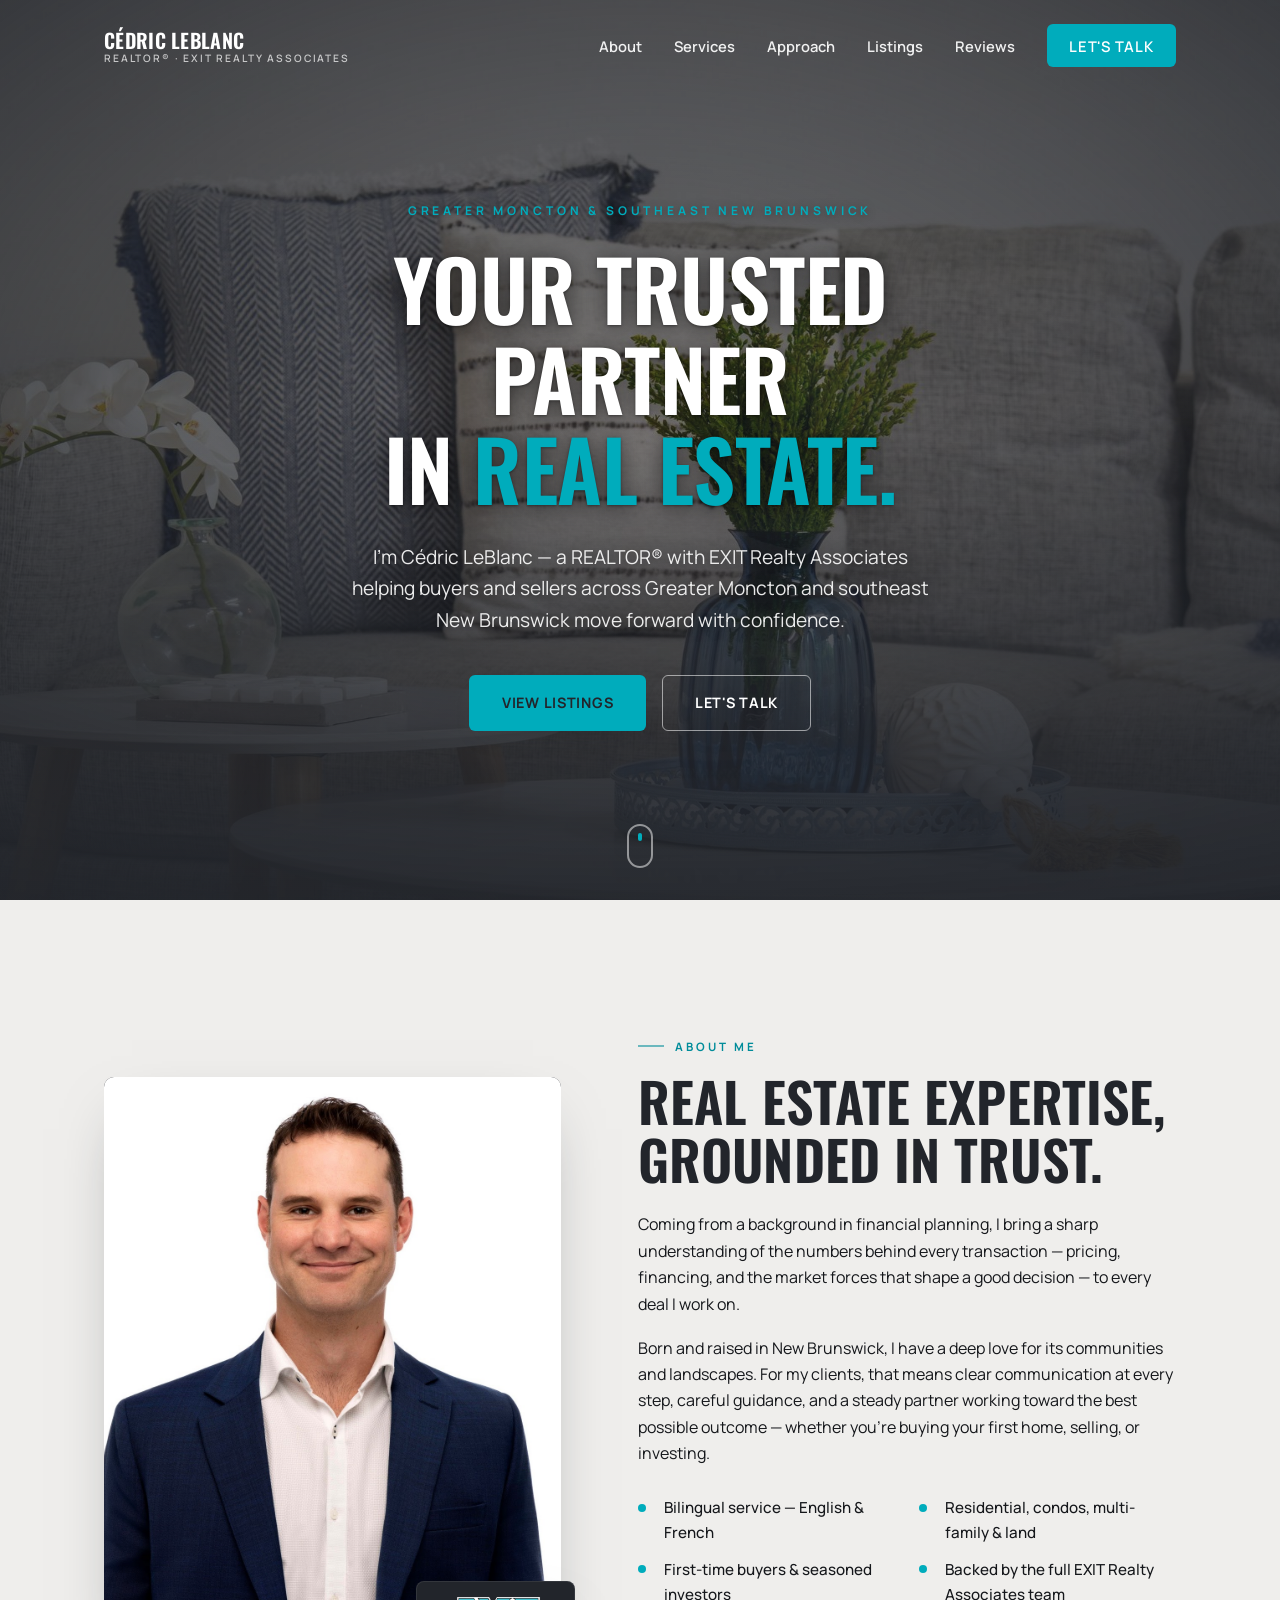
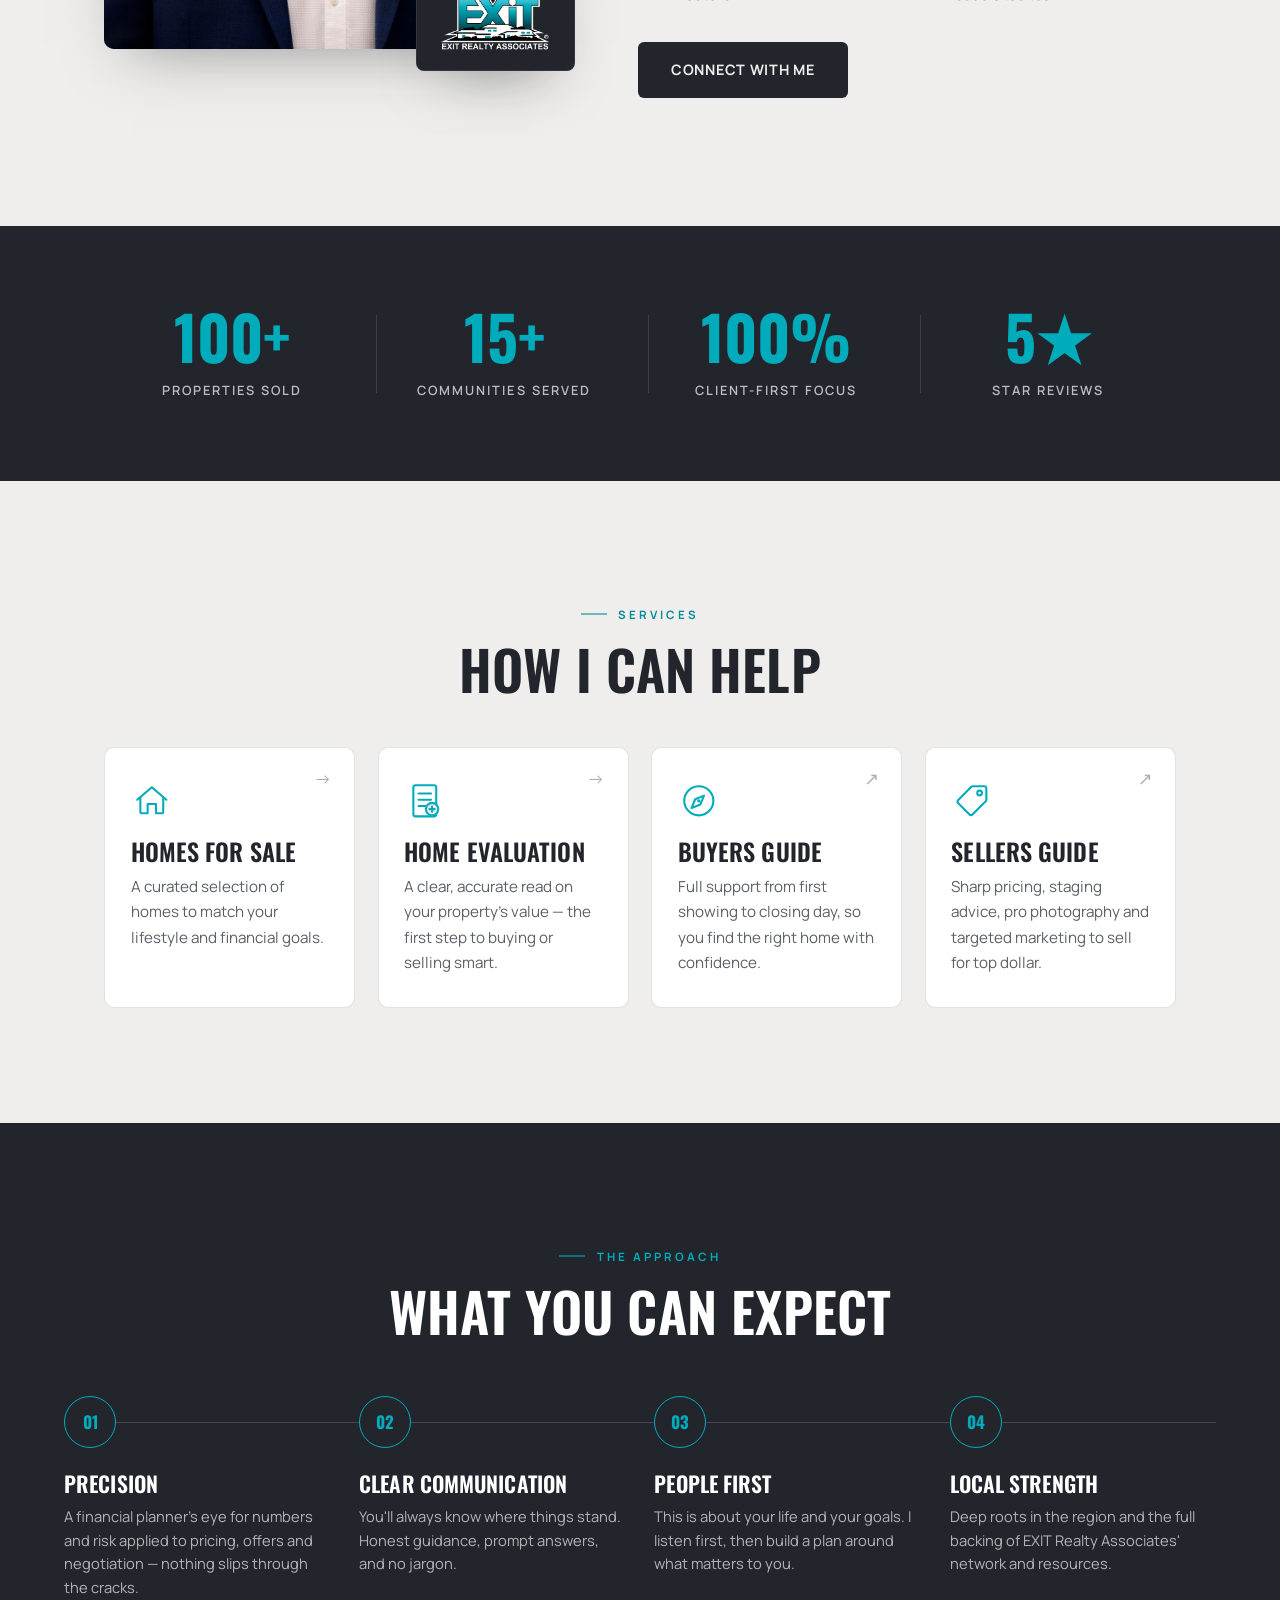
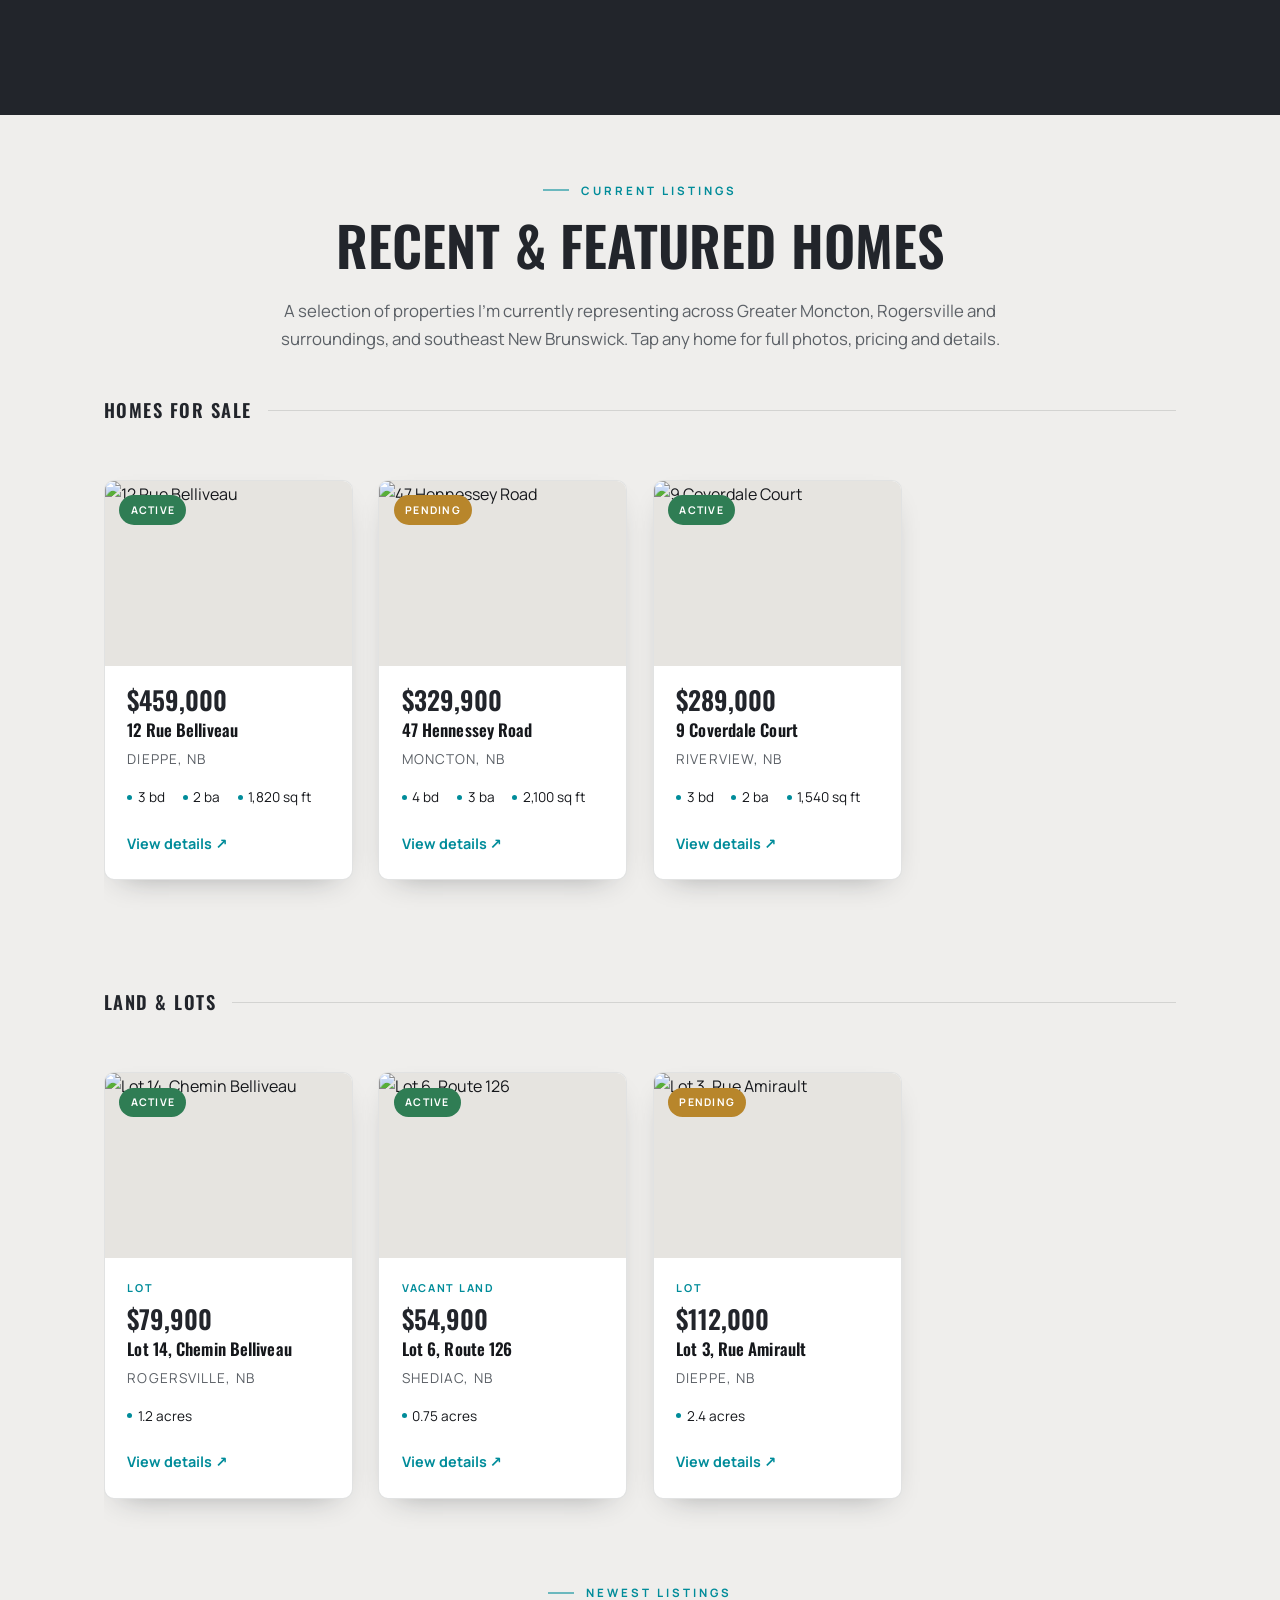
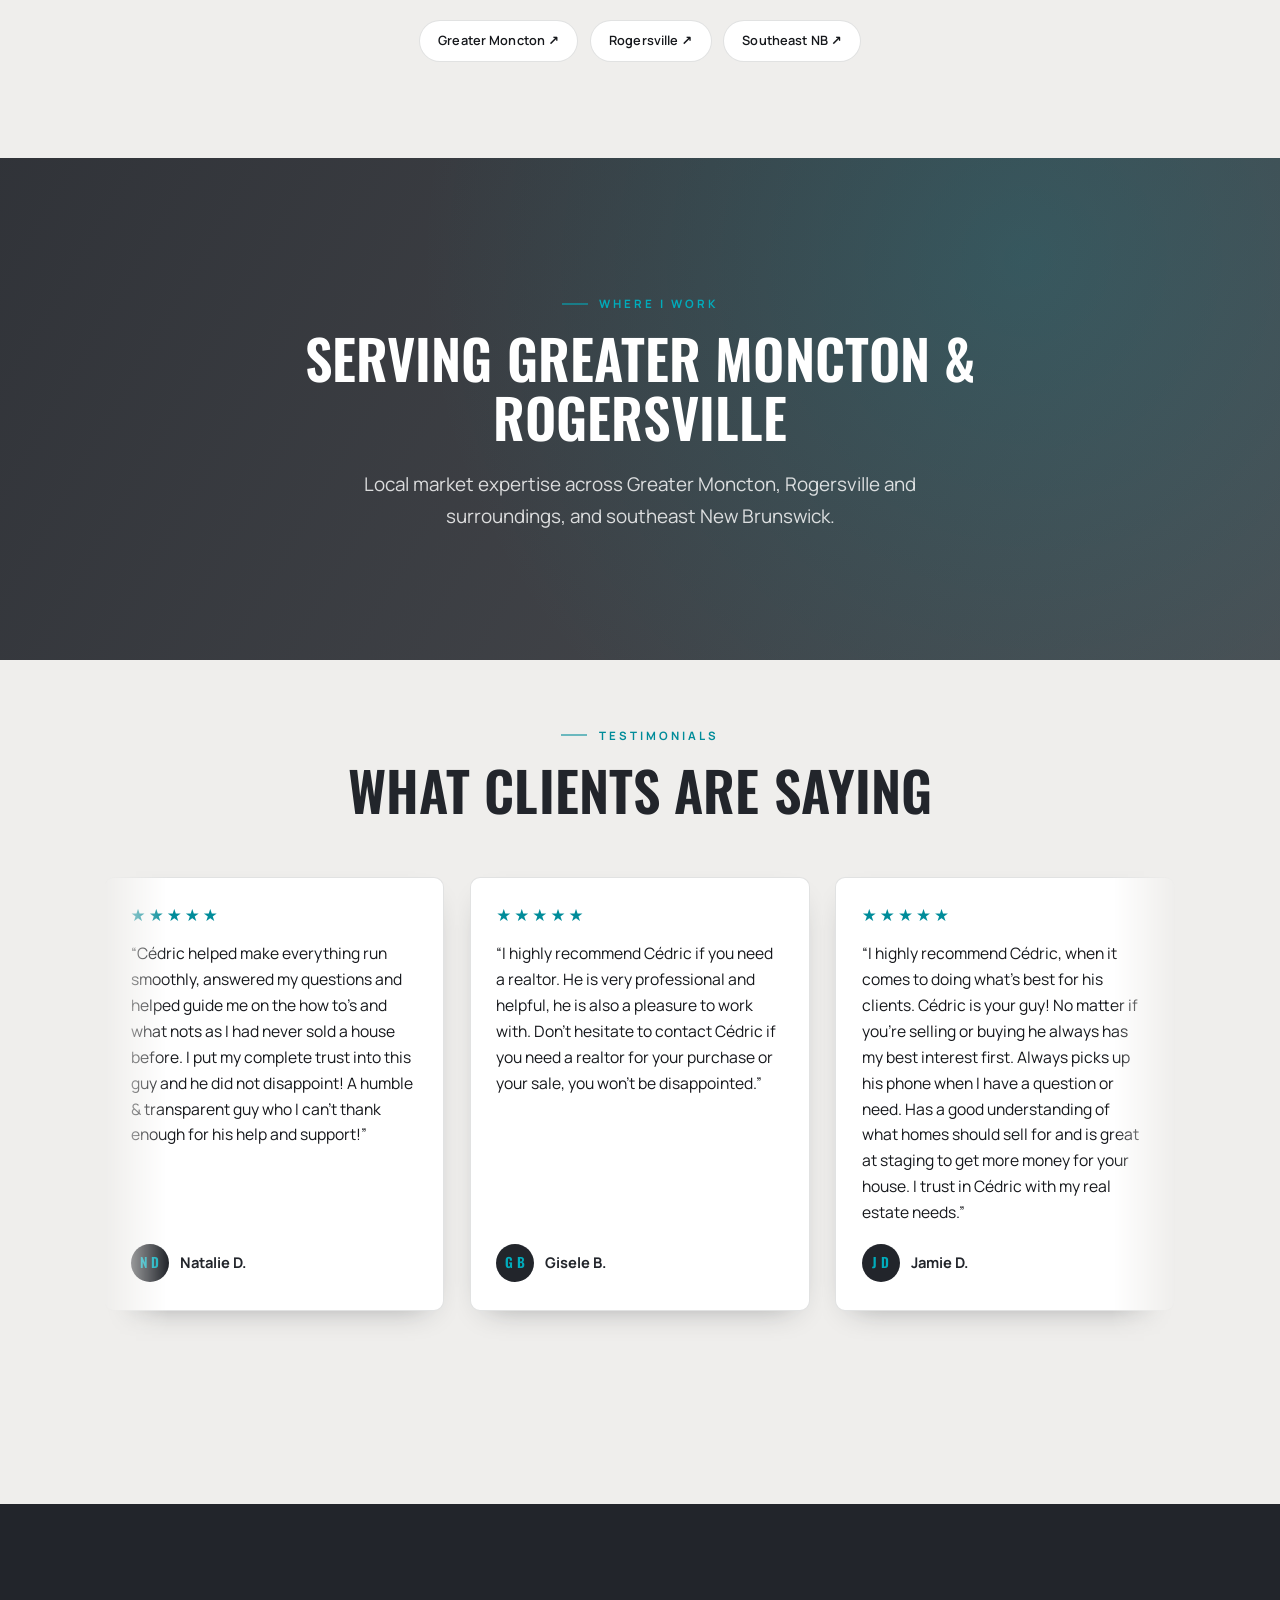
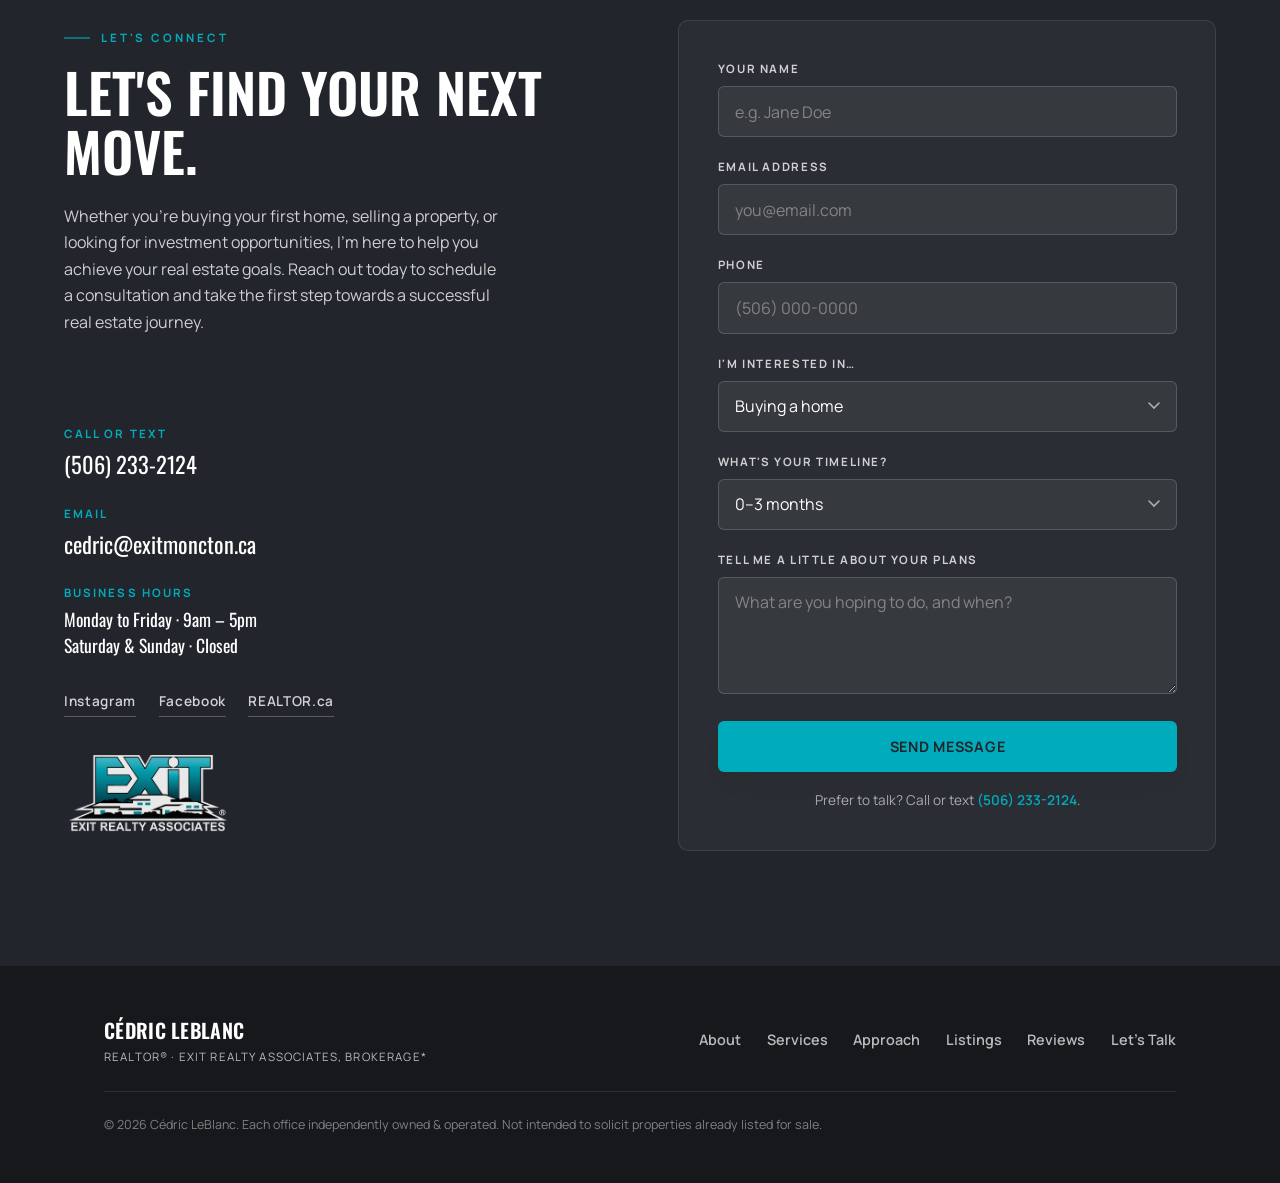
==== commit c129c17b: "Add corner arrow affordance to services cards Internal links (Homes for Sale, Home Evaluation) get a" ====
--- a/index.html
+++ b/index.html
@@ -137,6 +137,7 @@
     </div>
     <div class="services__grid">
       <a class="services__card reveal" href="#listings">
+        <span class="services__arrow" aria-hidden="true">&rarr;</span>
         <div class="services__icon" aria-hidden="true">
           <svg viewBox="0 0 40 40" fill="none" xmlns="http://www.w3.org/2000/svg">
             <path d="M6 19 20 7l14 12" stroke="currentColor" stroke-width="2" stroke-linecap="round" stroke-linejoin="round"/>
@@ -147,6 +148,7 @@
         <p>A curated selection of homes to match your lifestyle and financial goals.</p>
       </a>
       <a class="services__card reveal" href="#contact">
+        <span class="services__arrow" aria-hidden="true">&rarr;</span>
         <div class="services__icon" aria-hidden="true">
           <svg viewBox="0 0 40 40" fill="none" xmlns="http://www.w3.org/2000/svg">
             <rect x="9" y="5" width="22" height="30" rx="2" stroke="currentColor" stroke-width="2"/>
@@ -159,6 +161,7 @@
         <p>A clear, accurate read on your property's value — the first step to buying or selling smart.</p>
       </a>
       <a class="services__card reveal" href="https://show.exitrealty.com/54827" target="_blank" rel="noopener">
+        <span class="services__arrow" aria-hidden="true">&#8599;</span>
         <div class="services__icon" aria-hidden="true">
           <svg viewBox="0 0 40 40" fill="none" xmlns="http://www.w3.org/2000/svg">
             <circle cx="20" cy="20" r="14" stroke="currentColor" stroke-width="2"/>
@@ -170,6 +173,7 @@
         <p>Full support from first showing to closing day, so you find the right home with confidence.</p>
       </a>
       <a class="services__card reveal" href="https://show.exitrealty.com/54826" target="_blank" rel="noopener">
+        <span class="services__arrow" aria-hidden="true">&#8599;</span>
         <div class="services__icon" aria-hidden="true">
           <svg viewBox="0 0 40 40" fill="none" xmlns="http://www.w3.org/2000/svg">
             <path d="M21 6h11a2 2 0 0 1 2 2v11a2 2 0 0 1-.59 1.41L20.6 33.2a2 2 0 0 1-2.83 0l-11-11a2 2 0 0 1 0-2.83L19.59 6.59A2 2 0 0 1 21 6Z" stroke="currentColor" stroke-width="2" stroke-linejoin="round"/>
--- a/styles.css
+++ b/styles.css
@@ -925,6 +925,7 @@
 }
 .services__card {
   display: block;
+  position: relative;
   background: var(--paper);
   border: 1px solid var(--line);
   border-radius: var(--radius);
@@ -932,6 +933,21 @@
   transition: transform 0.5s var(--ease), box-shadow 0.5s var(--ease);
 }
 .services__card:hover { transform: translateY(-6px); box-shadow: var(--shadow-sm); }
+.services__arrow {
+  position: absolute;
+  top: 1.4rem;
+  right: 1.4rem;
+  font-size: 1.1rem;
+  line-height: 1;
+  color: var(--muted);
+  opacity: 0.5;
+  transition: transform 0.35s var(--ease), opacity 0.35s var(--ease), color 0.35s var(--ease);
+}
+.services__card:hover .services__arrow {
+  opacity: 1;
+  color: var(--accent);
+  transform: translate(3px, -3px);
+}
 .services__icon {
   width: 2.6rem;
   height: 2.6rem;
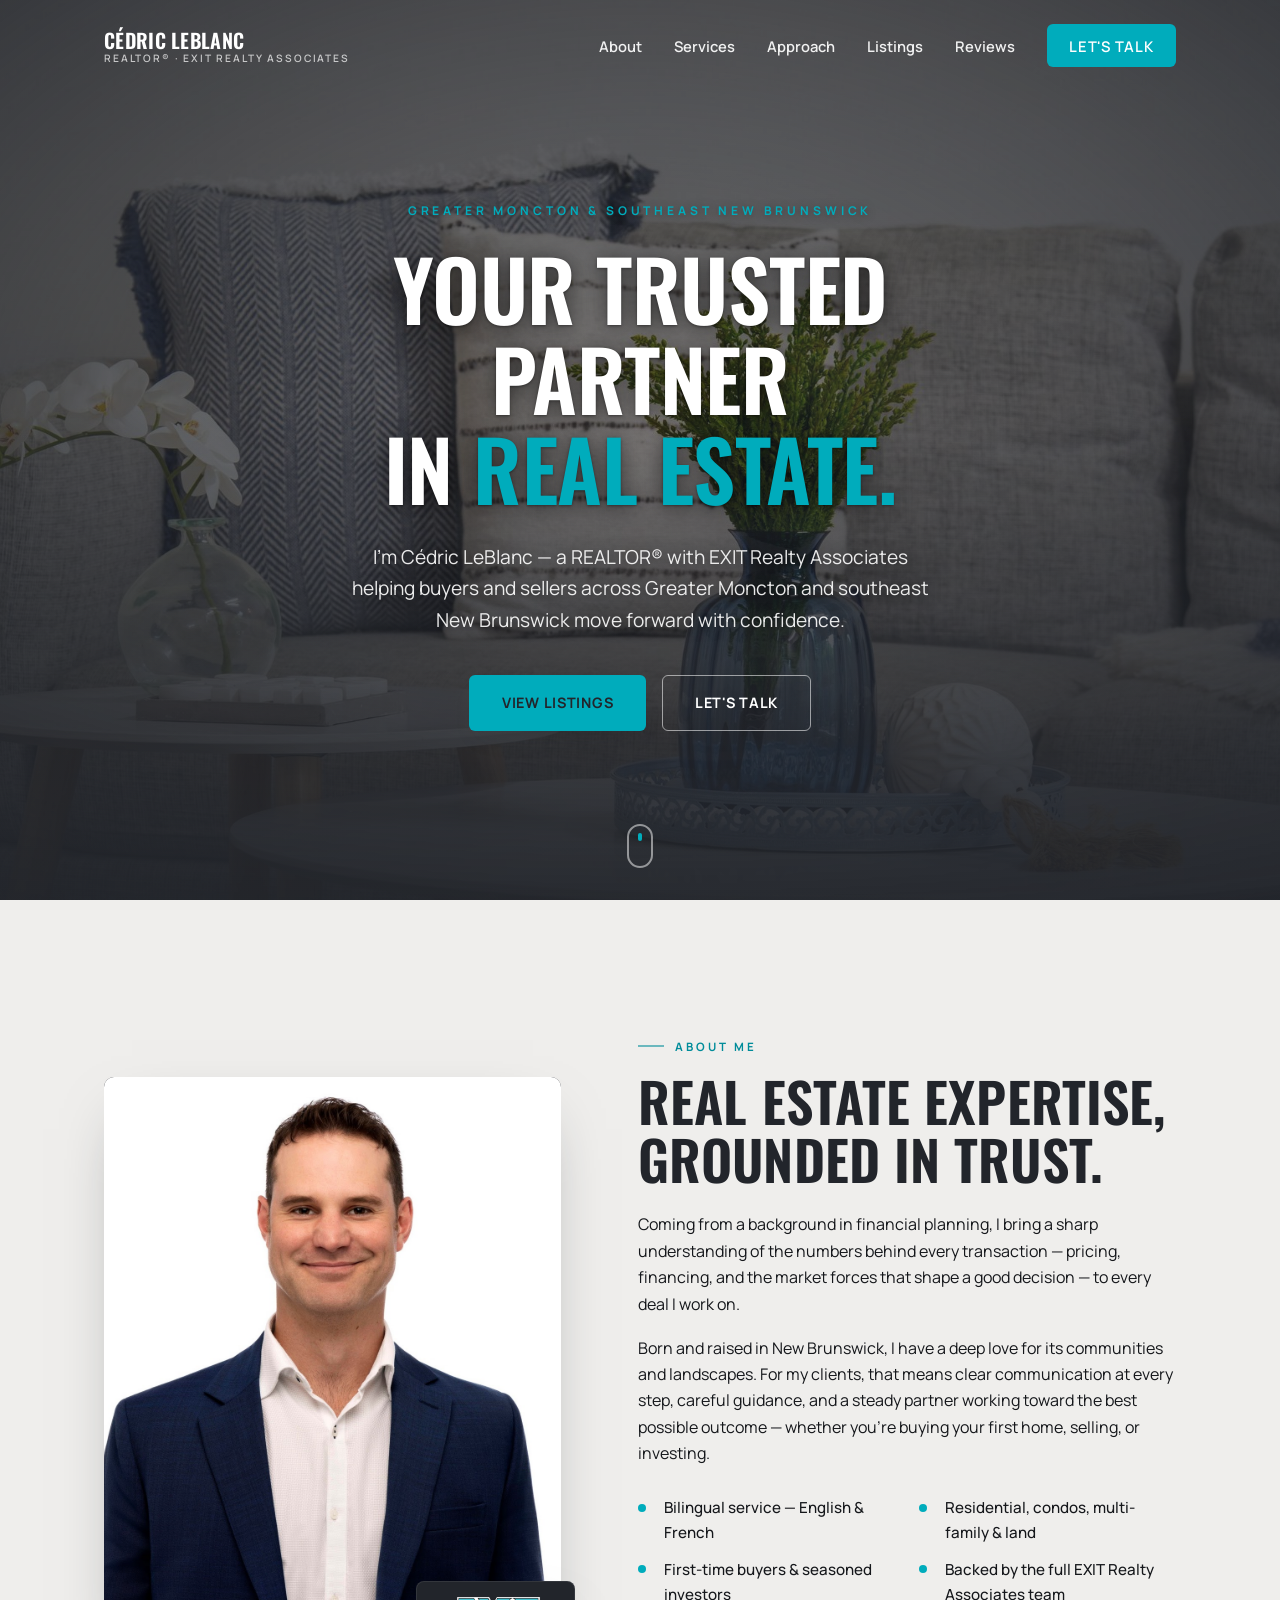
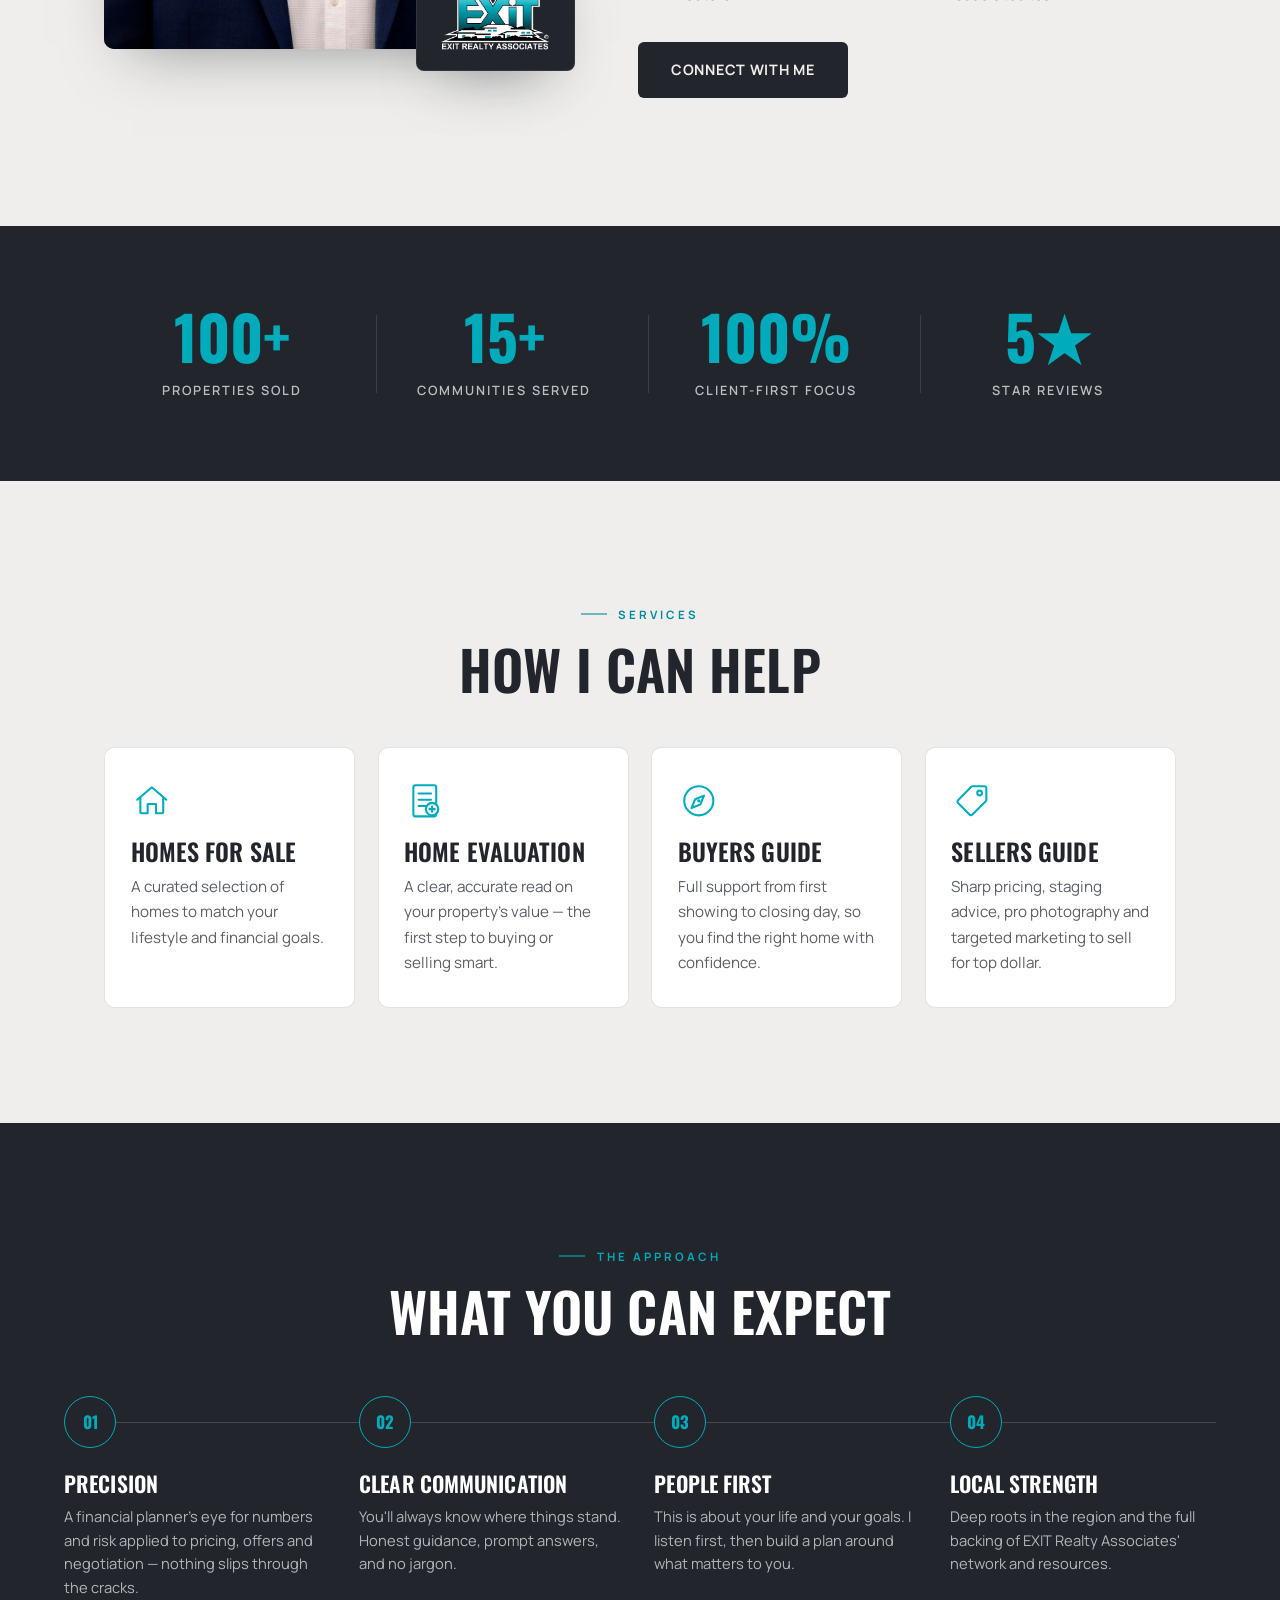
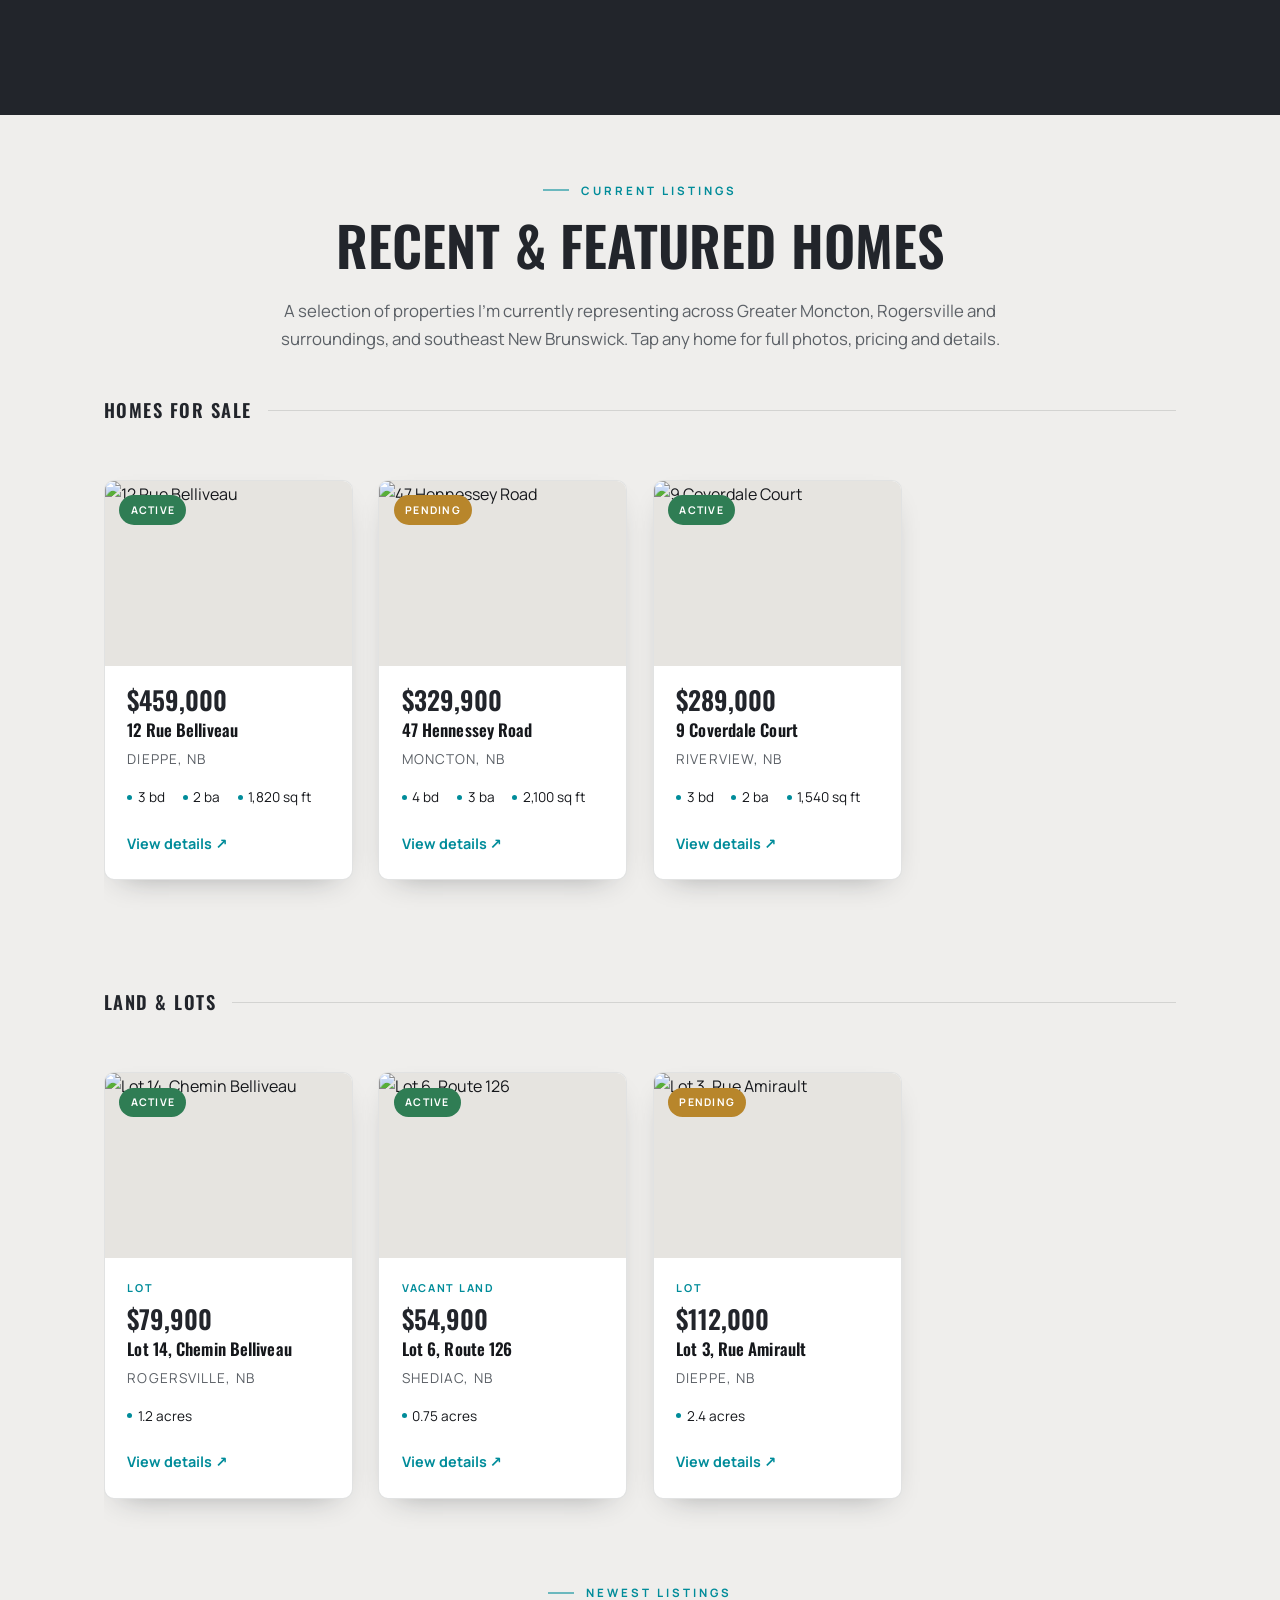
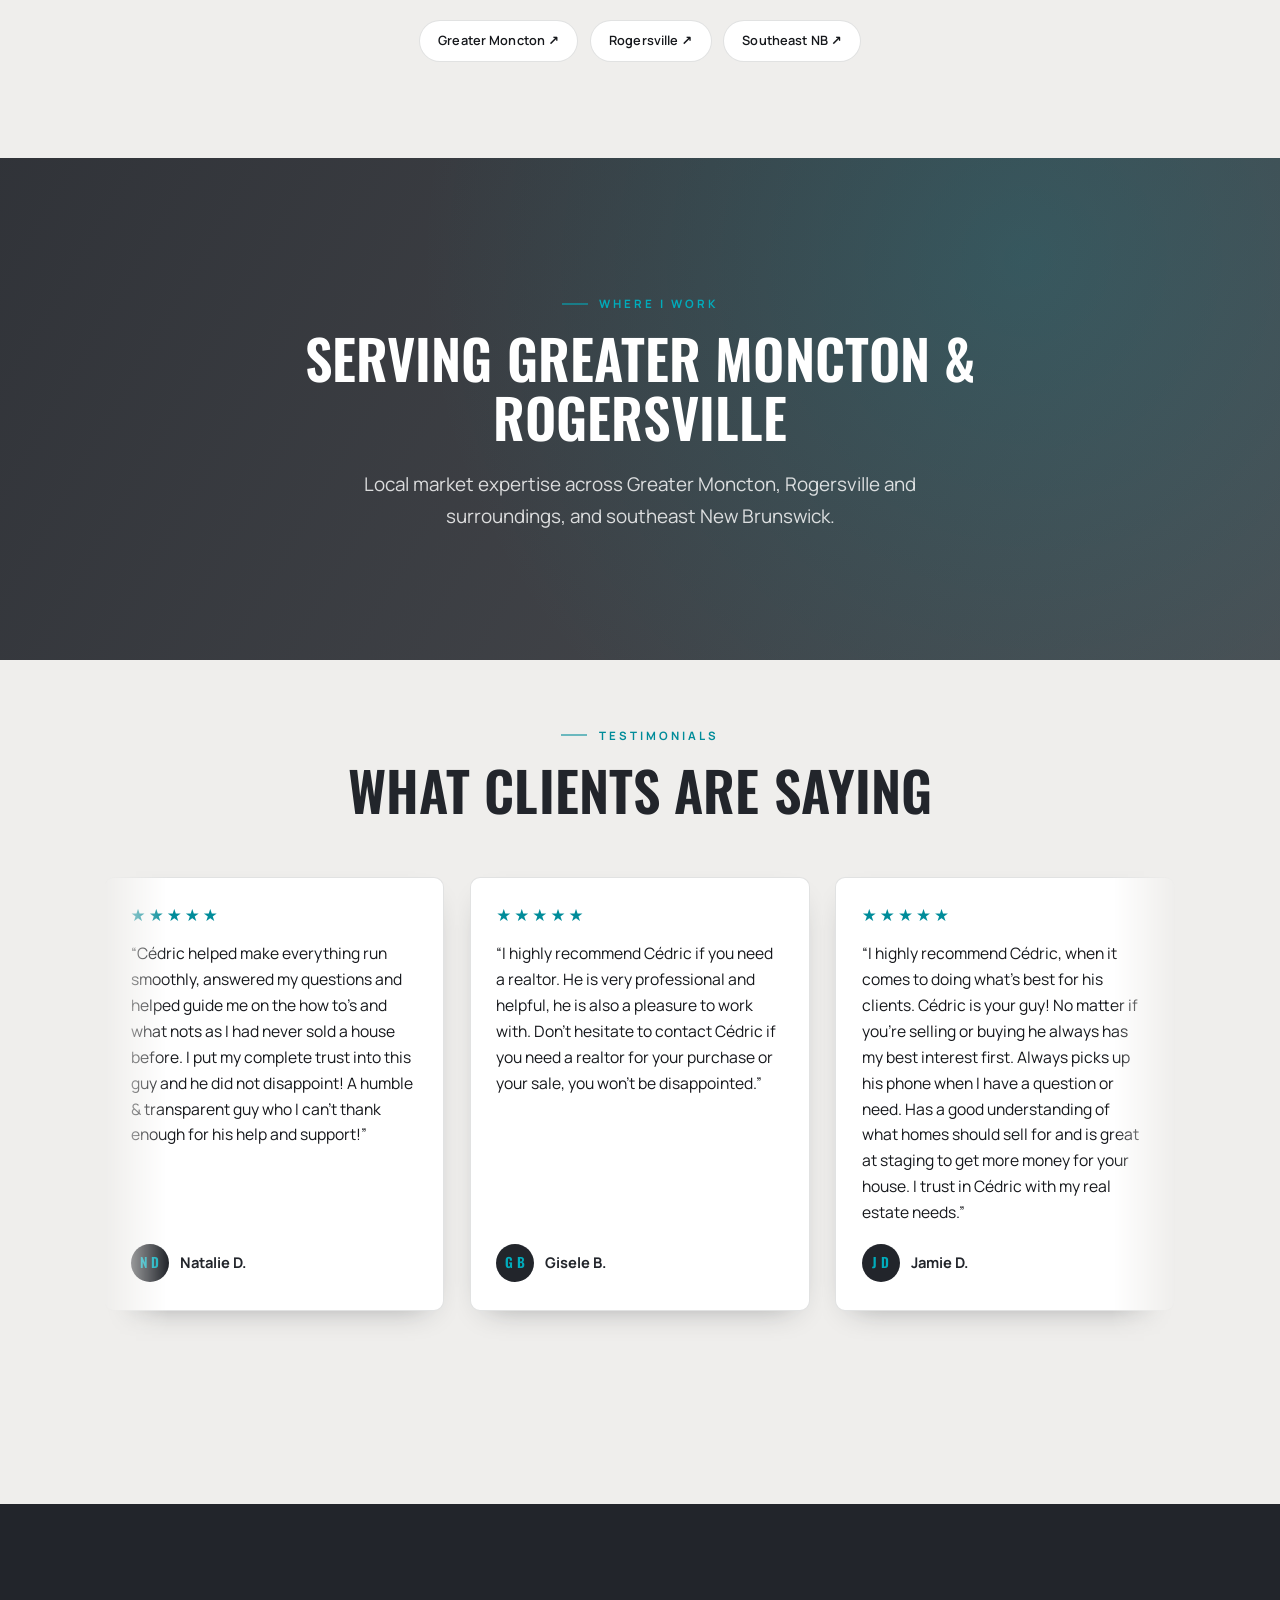
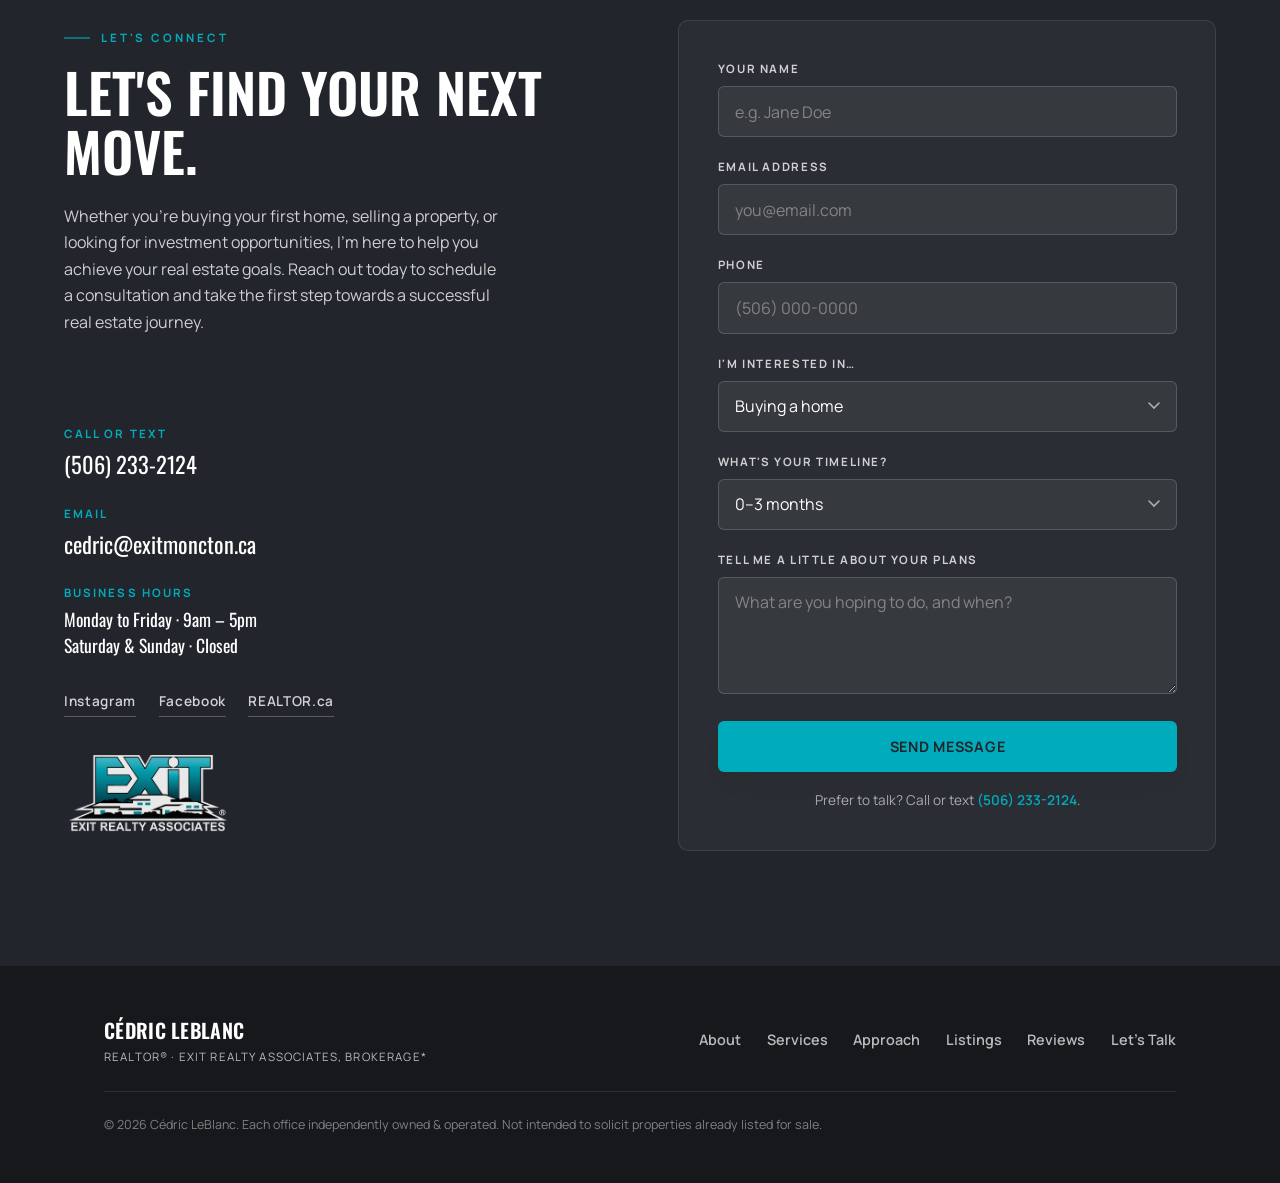
==== commit 7cf23fc8: "Bump cache-bust version to force fresh CSS/JS on the live site styles.css and script.js are served w" ====
--- a/index.html
+++ b/index.html
@@ -15,7 +15,7 @@
   <link rel="preconnect" href="https://fonts.googleapis.com" />
   <link rel="preconnect" href="https://fonts.gstatic.com" crossorigin />
   <link href="https://fonts.googleapis.com/css2?family=Oswald:wght@400;500;600;700&family=Manrope:wght@300;400;500;600;700;800&display=swap" rel="stylesheet" />
-  <link rel="stylesheet" href="styles.css?v=20260827-43" />
+  <link rel="stylesheet" href="styles.css?v=20260902-1" />
   <link rel="icon" href="data:image/svg+xml,%3Csvg xmlns='http://www.w3.org/2000/svg' viewBox='0 0 100 100'%3E%3Crect width='100' height='100' rx='10' fill='%2322252b'/%3E%3Ctext x='50' y='68' font-family='Arial,sans-serif' font-weight='700' font-size='46' fill='%2300acbc' text-anchor='middle'%3ECL%3C/text%3E%3C/svg%3E" />
 </head>
 <body>
@@ -479,6 +479,6 @@
     </div>
   </footer>
 
-  <script src="script.js?v=20260827-38"></script>
+  <script src="script.js?v=20260902-1"></script>
 </body>
 </html>
--- a/styles.css
+++ b/styles.css
@@ -935,18 +935,22 @@
 .services__card:hover { transform: translateY(-6px); box-shadow: var(--shadow-sm); }
 .services__arrow {
   position: absolute;
-  top: 1.4rem;
+  bottom: 1.4rem;
   right: 1.4rem;
   font-size: 1.1rem;
   line-height: 1;
-  color: var(--muted);
-  opacity: 0.5;
-  transition: transform 0.35s var(--ease), opacity 0.35s var(--ease), color 0.35s var(--ease);
-}
-.services__card:hover .services__arrow {
+  color: var(--accent);
+  opacity: 0;
+  transform: translate(-3px, 3px);
+  transition: transform 0.35s var(--ease), opacity 0.35s var(--ease);
+}
+.services__card:hover .services__arrow,
+.services__card:focus-visible .services__arrow {
   opacity: 1;
-  color: var(--accent);
-  transform: translate(3px, -3px);
+  transform: translate(0, 0);
+}
+@media (hover: none) {
+  .services__arrow { opacity: 1; transform: translate(0, 0); }
 }
 .services__icon {
   width: 2.6rem;
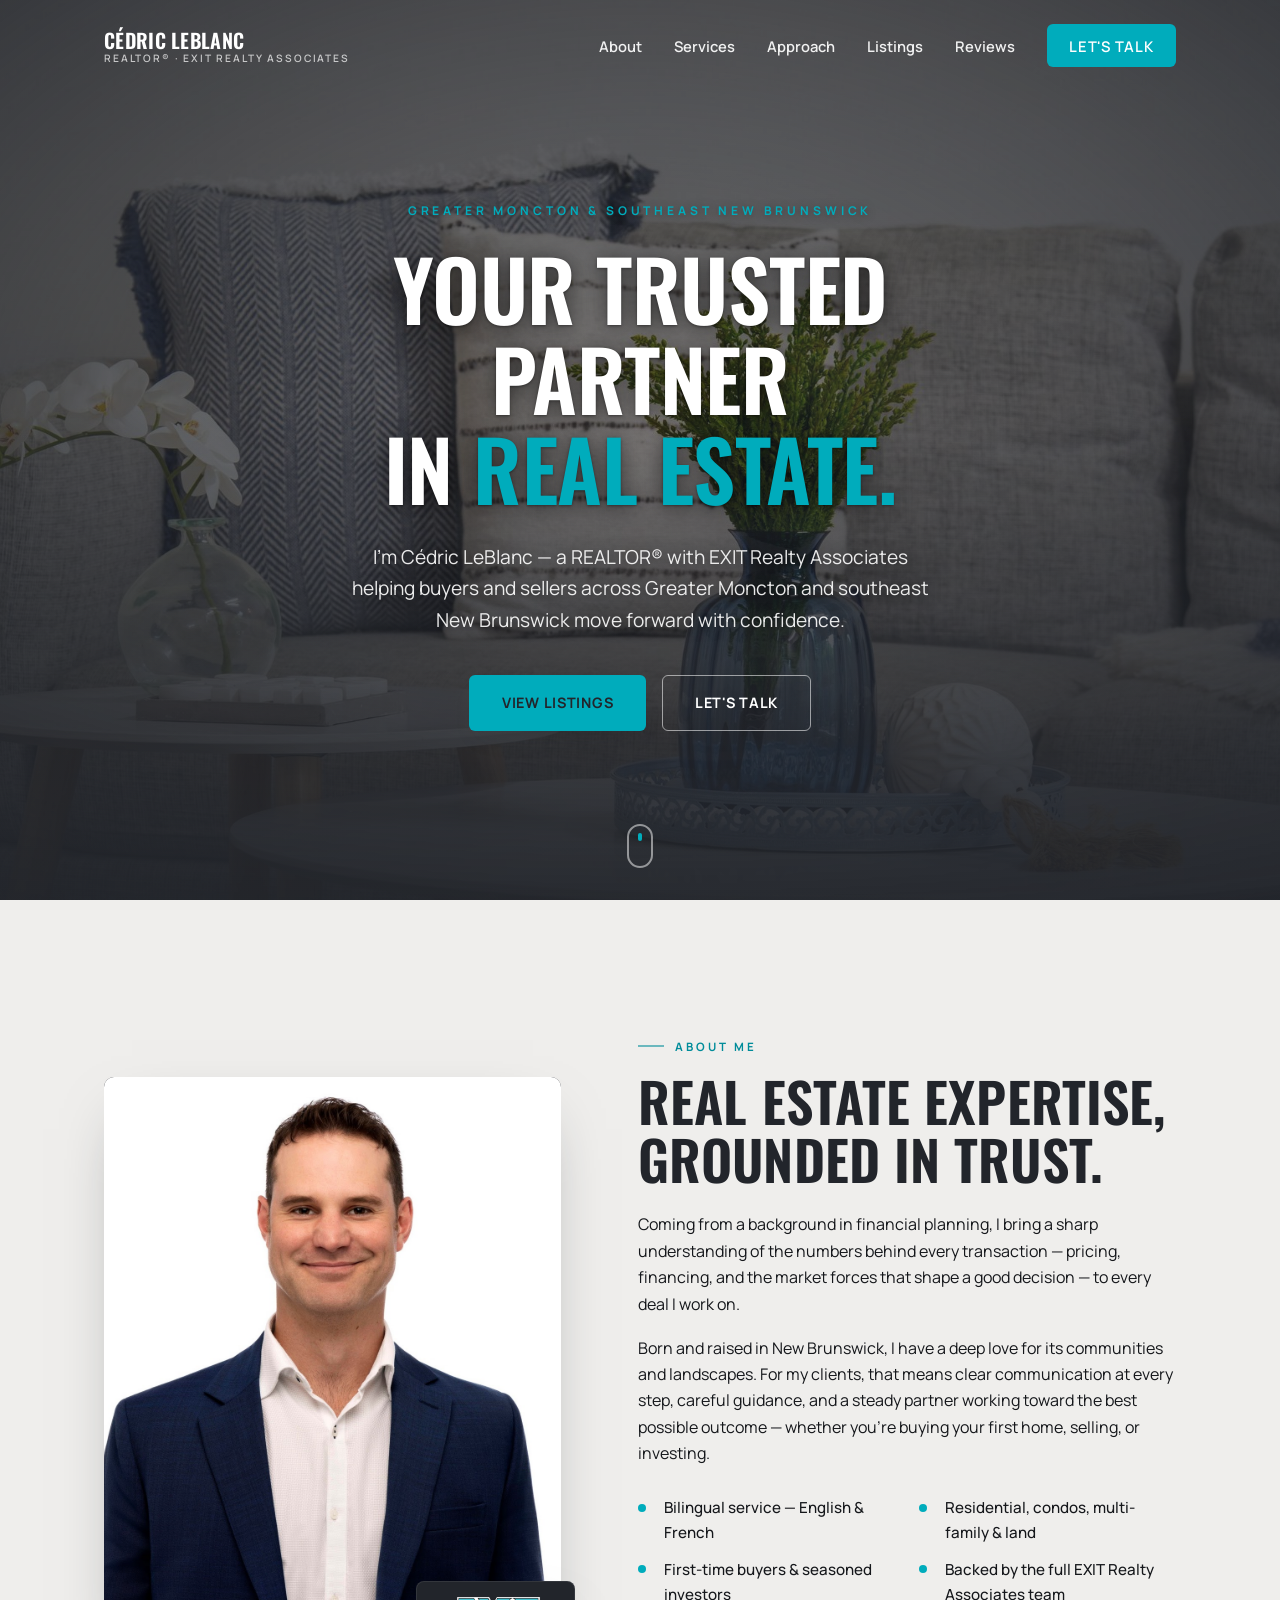
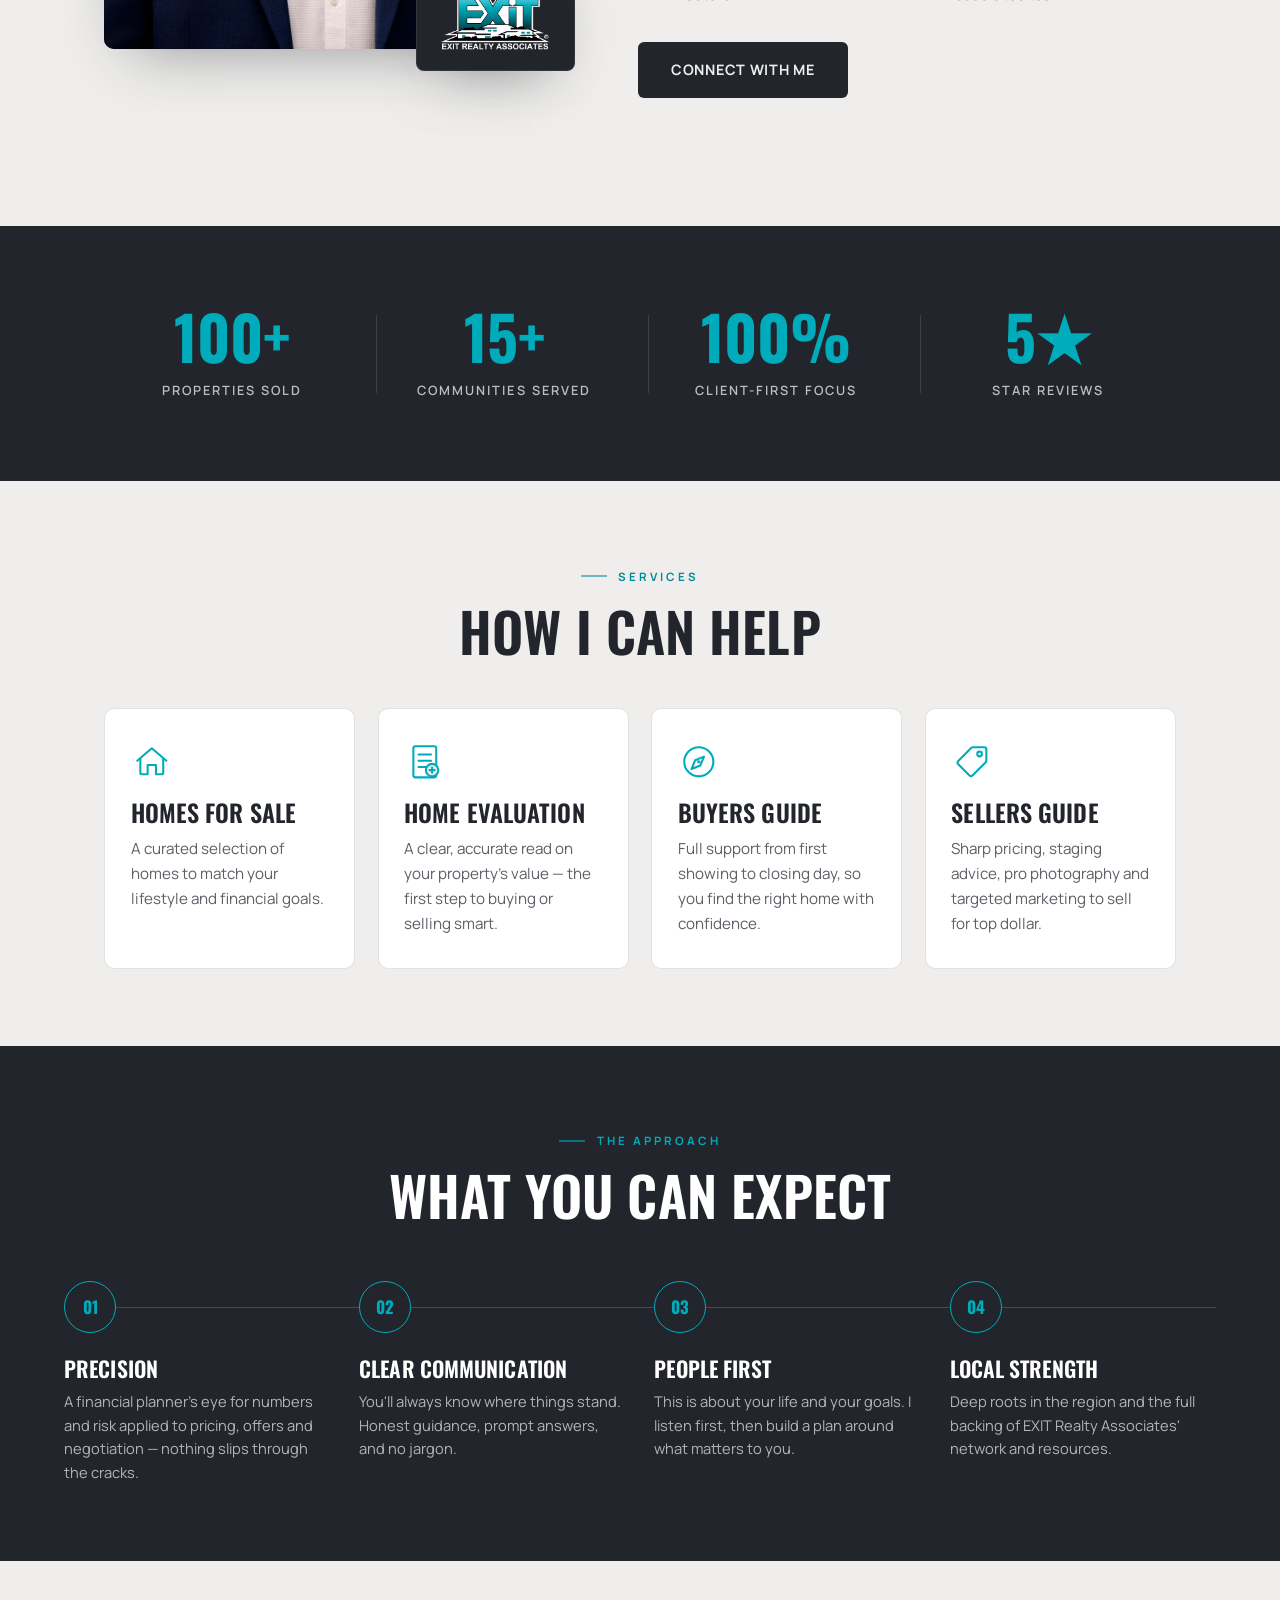
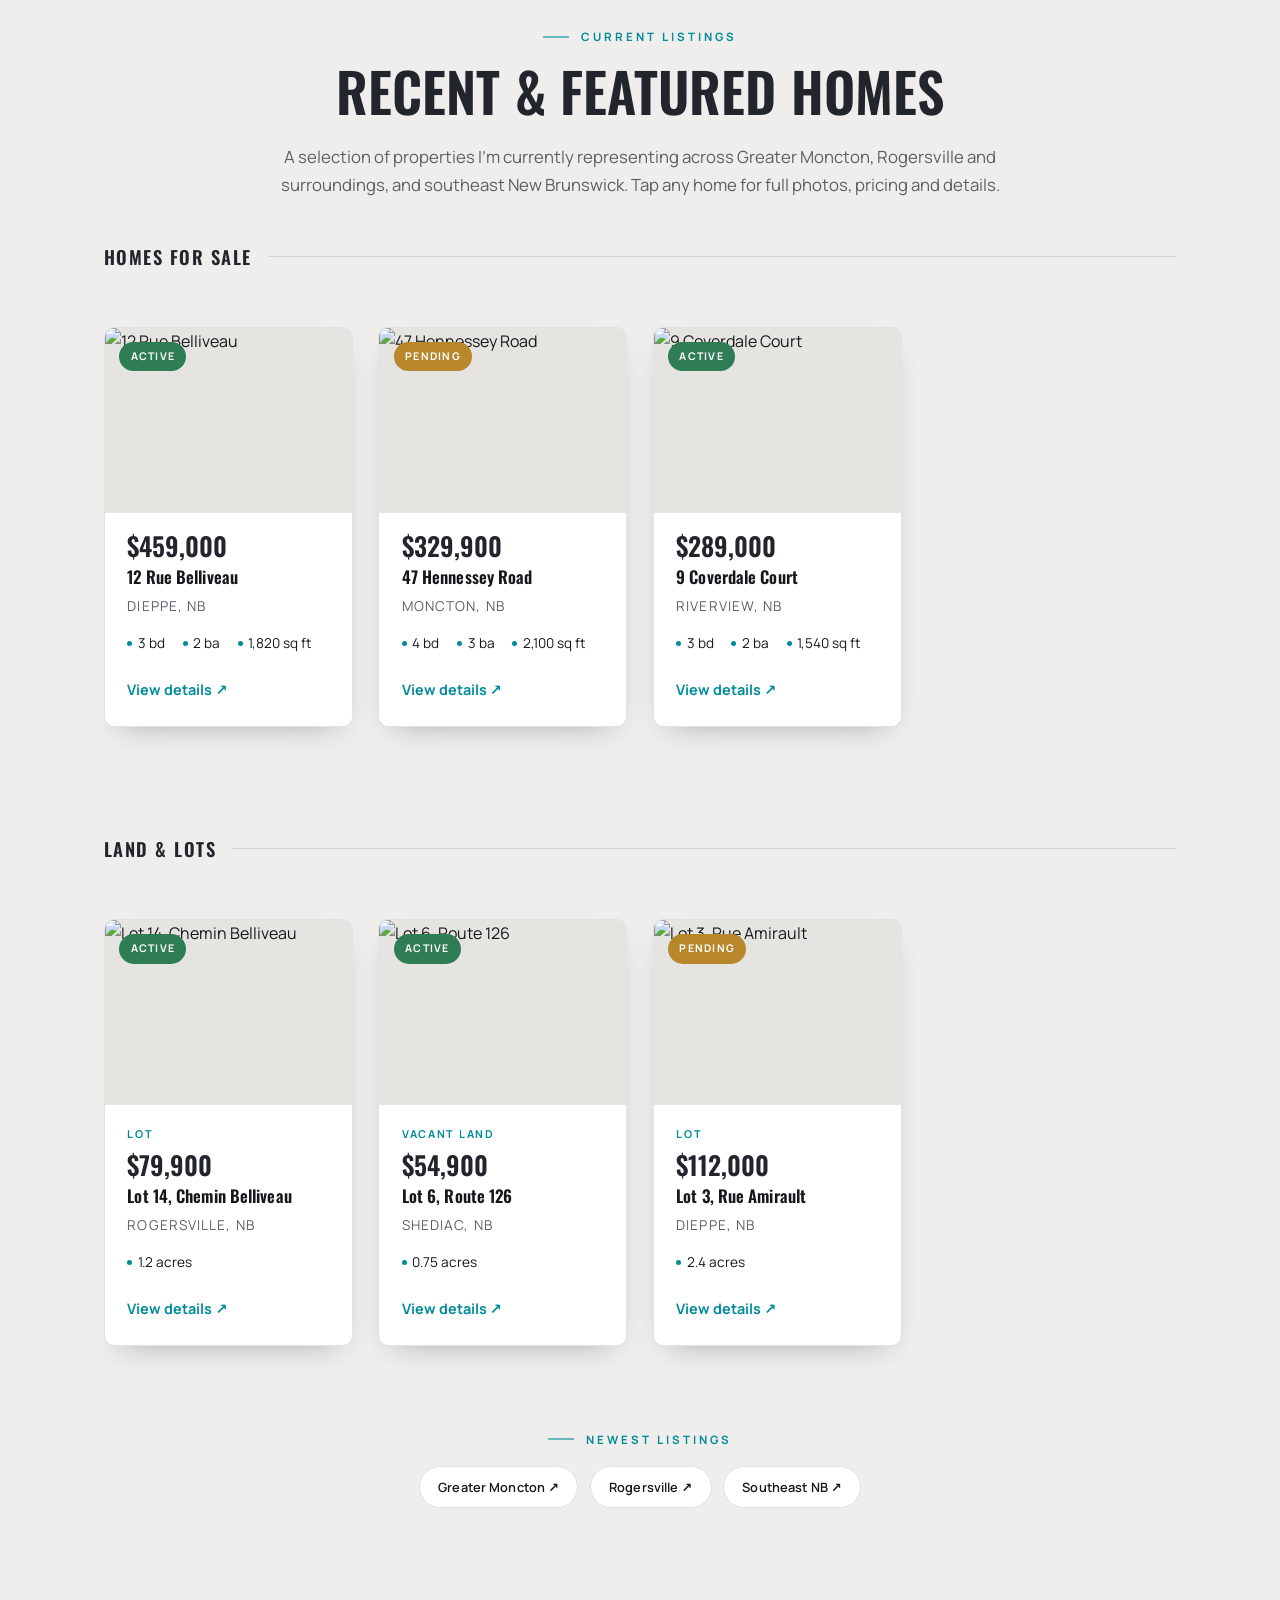
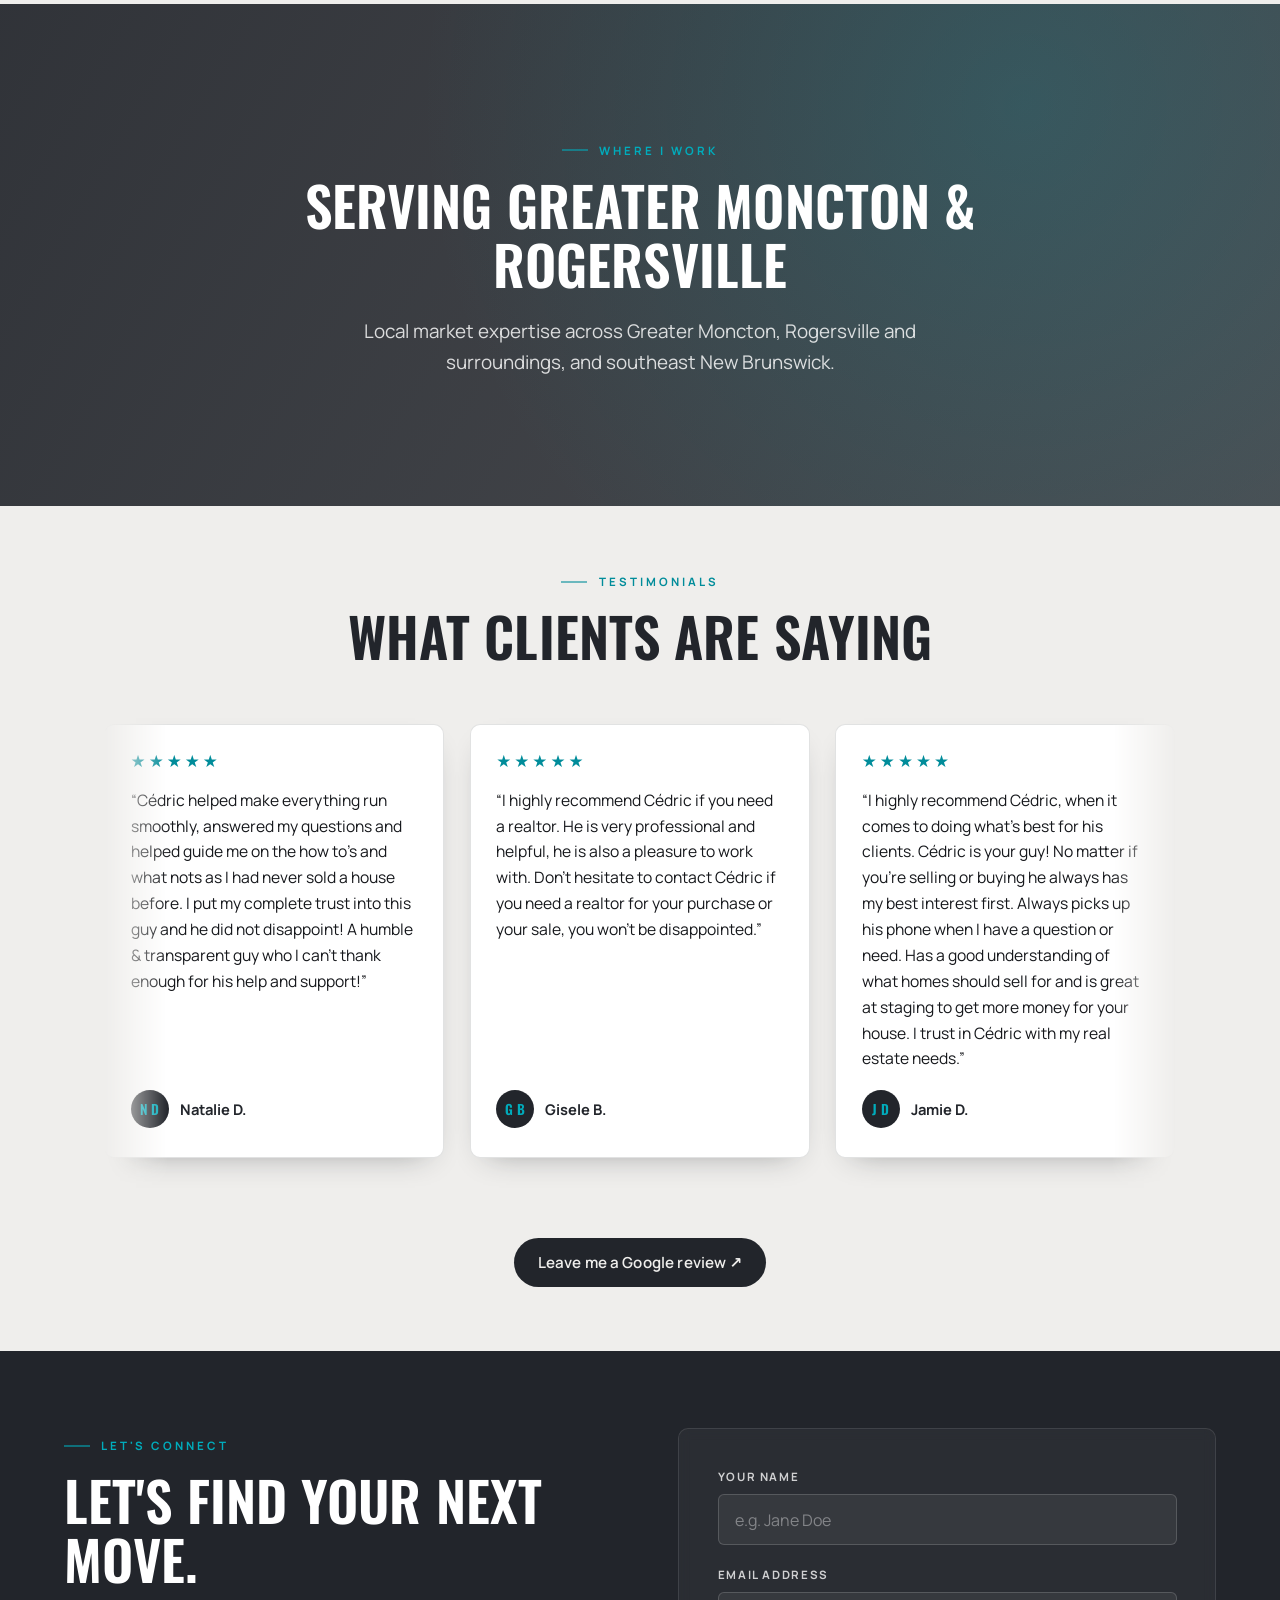
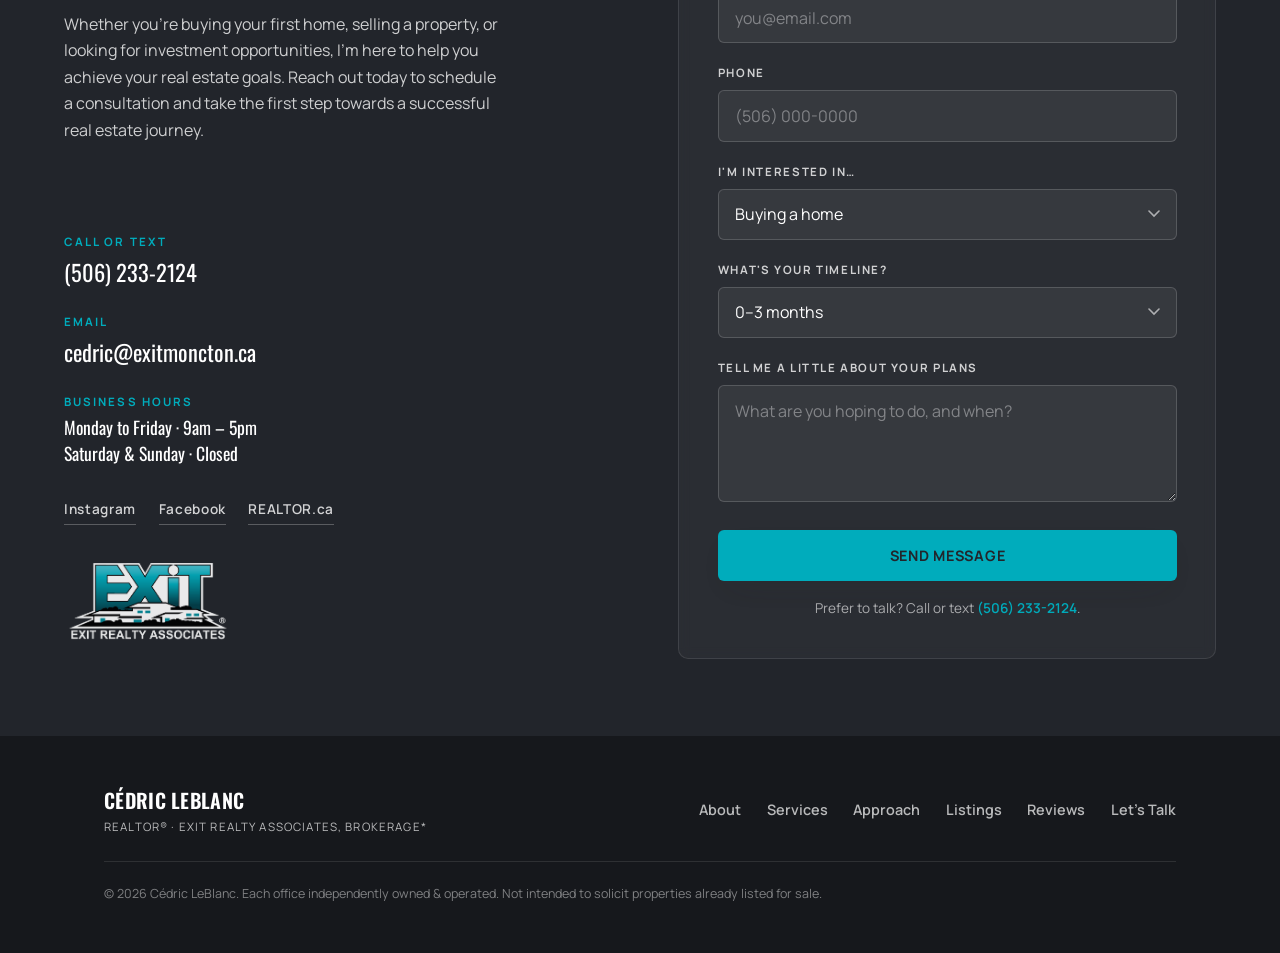
==== commit 427c49e8: "Reduce mobile zoomed-in feel: narrower cards, tighter section padding - Listing/land carousel cards " ====
--- a/index.html
+++ b/index.html
@@ -15,7 +15,7 @@
   <link rel="preconnect" href="https://fonts.googleapis.com" />
   <link rel="preconnect" href="https://fonts.gstatic.com" crossorigin />
   <link href="https://fonts.googleapis.com/css2?family=Oswald:wght@400;500;600;700&family=Manrope:wght@300;400;500;600;700;800&display=swap" rel="stylesheet" />
-  <link rel="stylesheet" href="styles.css?v=20260902-1" />
+  <link rel="stylesheet" href="styles.css?v=20260902-2" />
   <link rel="icon" href="data:image/svg+xml,%3Csvg xmlns='http://www.w3.org/2000/svg' viewBox='0 0 100 100'%3E%3Crect width='100' height='100' rx='10' fill='%2322252b'/%3E%3Ctext x='50' y='68' font-family='Arial,sans-serif' font-weight='700' font-size='46' fill='%2300acbc' text-anchor='middle'%3ECL%3C/text%3E%3C/svg%3E" />
 </head>
 <body>
--- a/styles.css
+++ b/styles.css
@@ -63,7 +63,7 @@
 }
 
 .section {
-  padding: clamp(4.5rem, 9vw, 8rem) clamp(1.25rem, 5vw, 4rem);
+  padding: clamp(3rem, 6vw, 5.5rem) clamp(1.25rem, 5vw, 4rem);
   max-width: var(--container);
   margin-inline: auto;
 }
@@ -719,10 +719,10 @@
   .listings__grid { grid-auto-columns: calc((100% - 1.6rem) / 2); }
 }
 
-/* Phone: one card at a time, swipe to browse; hide hover edges (touch) */
+/* Phone: mostly one card, with a peek of the next; hide hover edges (touch) */
 @media (max-width: 600px) {
   .listings__grid {
-    grid-auto-columns: 84%;
+    grid-auto-columns: 68%;
     margin-inline: calc(-1 * clamp(1.25rem, 5vw, 4rem));
     padding-inline: clamp(1.25rem, 5vw, 4rem);
     padding-bottom: 3rem;
@@ -809,7 +809,7 @@
 .review__name { font-weight: 700; color: var(--ink); font-size: 0.92rem; }
 
 @media (max-width: 600px) {
-  .review { flex-basis: 78vw; }
+  .review { flex-basis: 68vw; }
 }
 
 /* ---------- Listings: small "view more" links (replaces the old boxed CTA) ---------- */
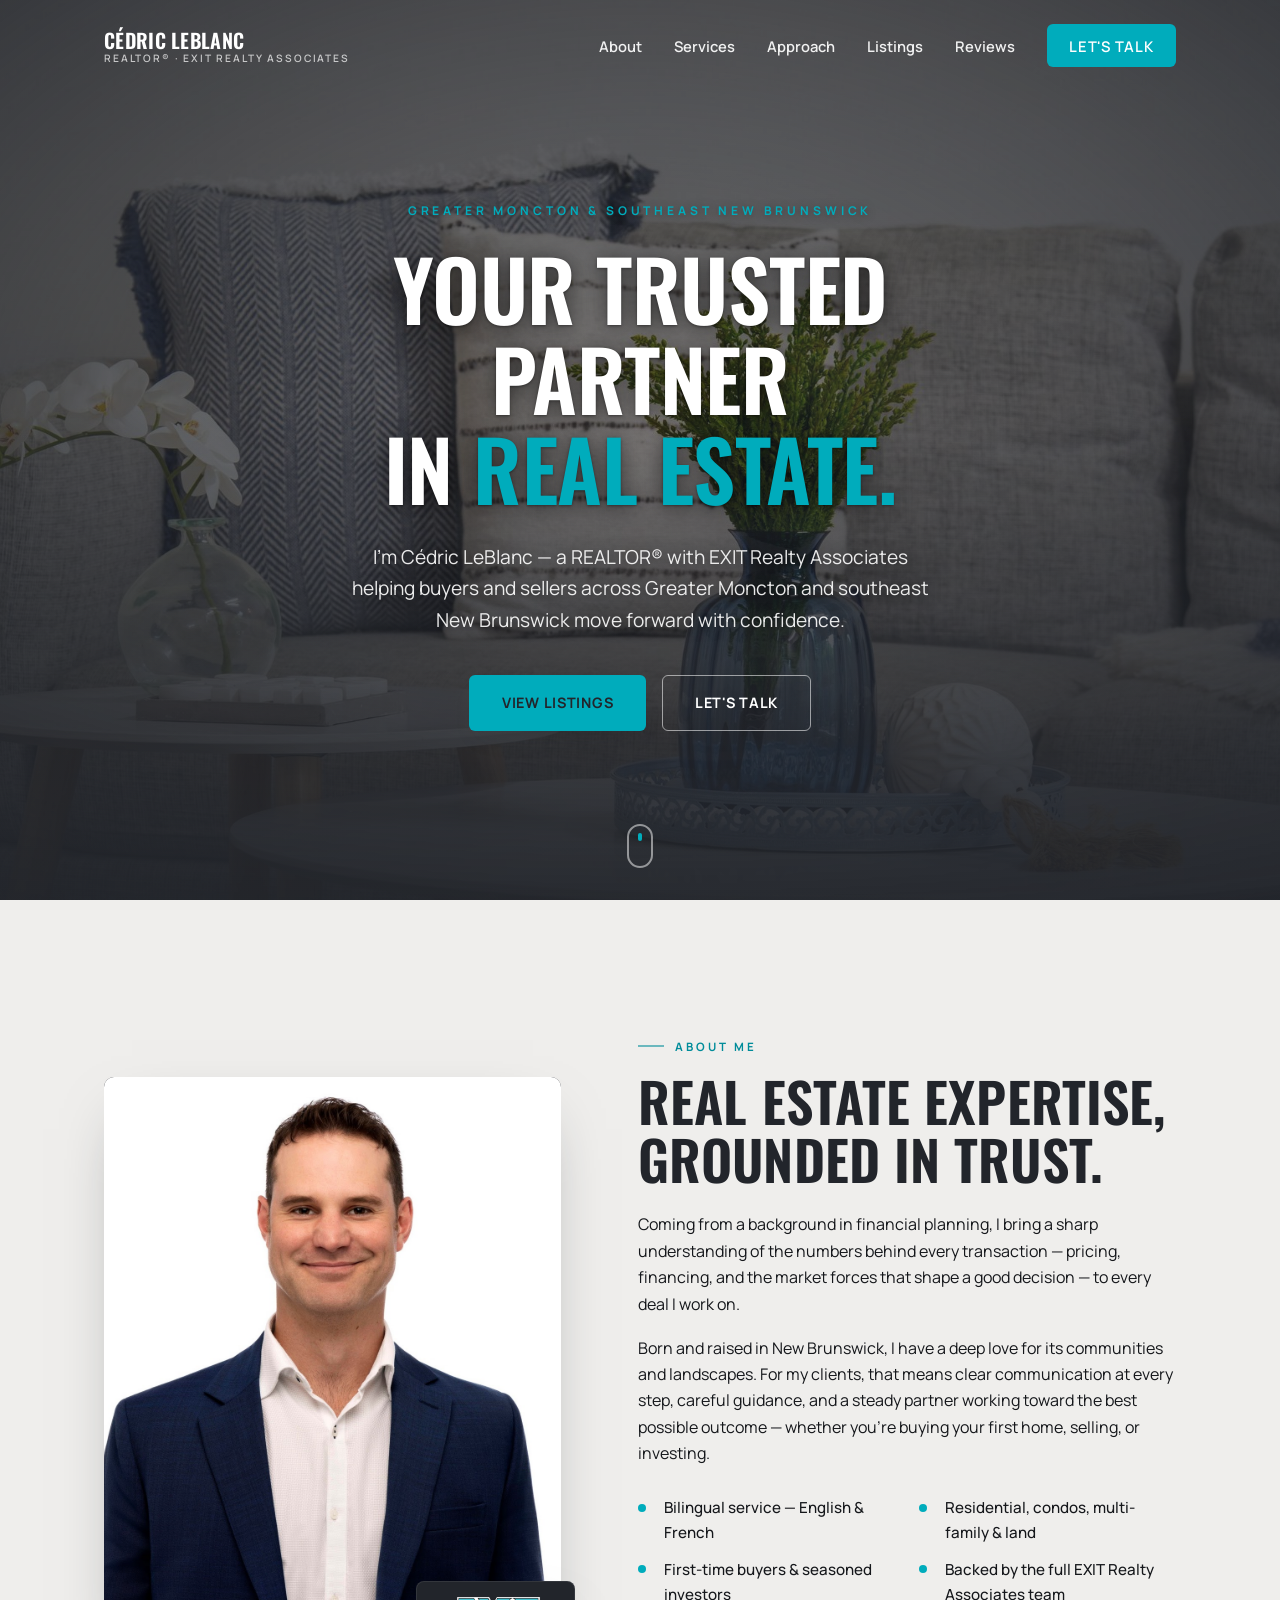
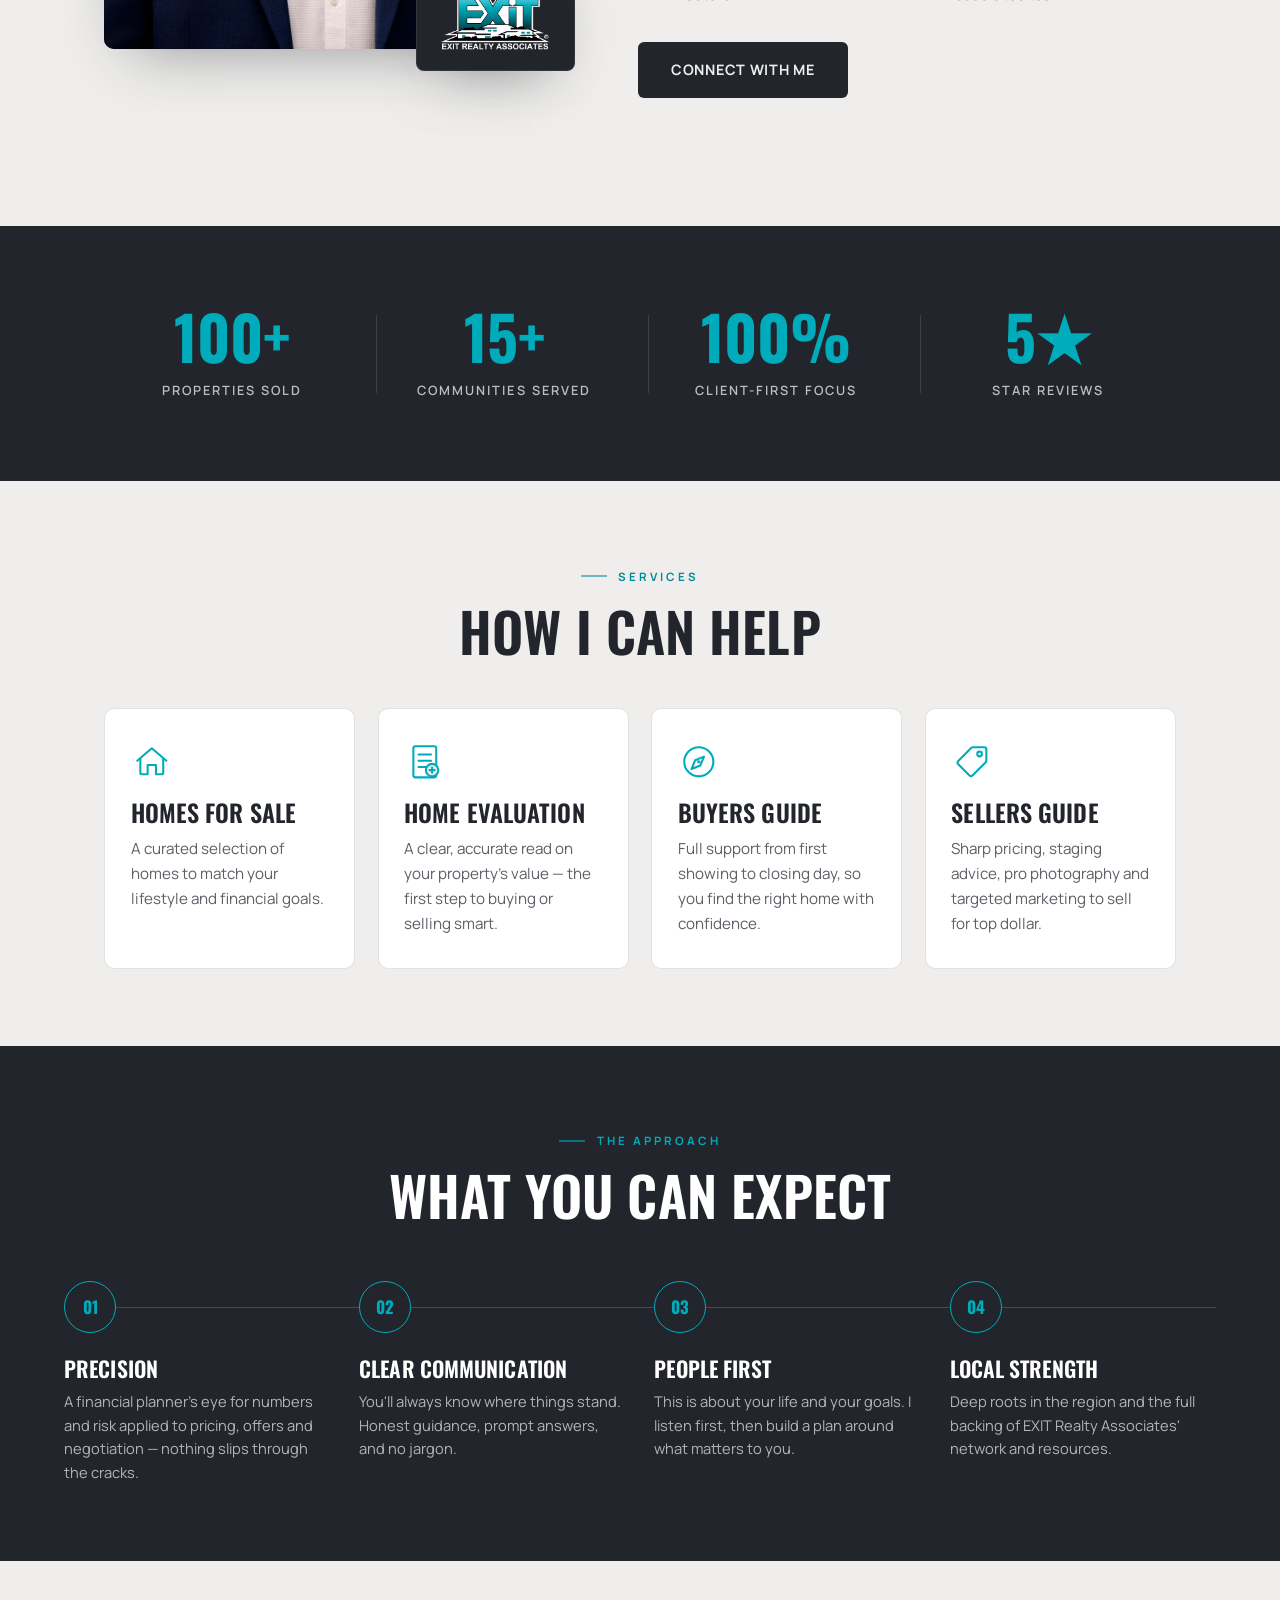
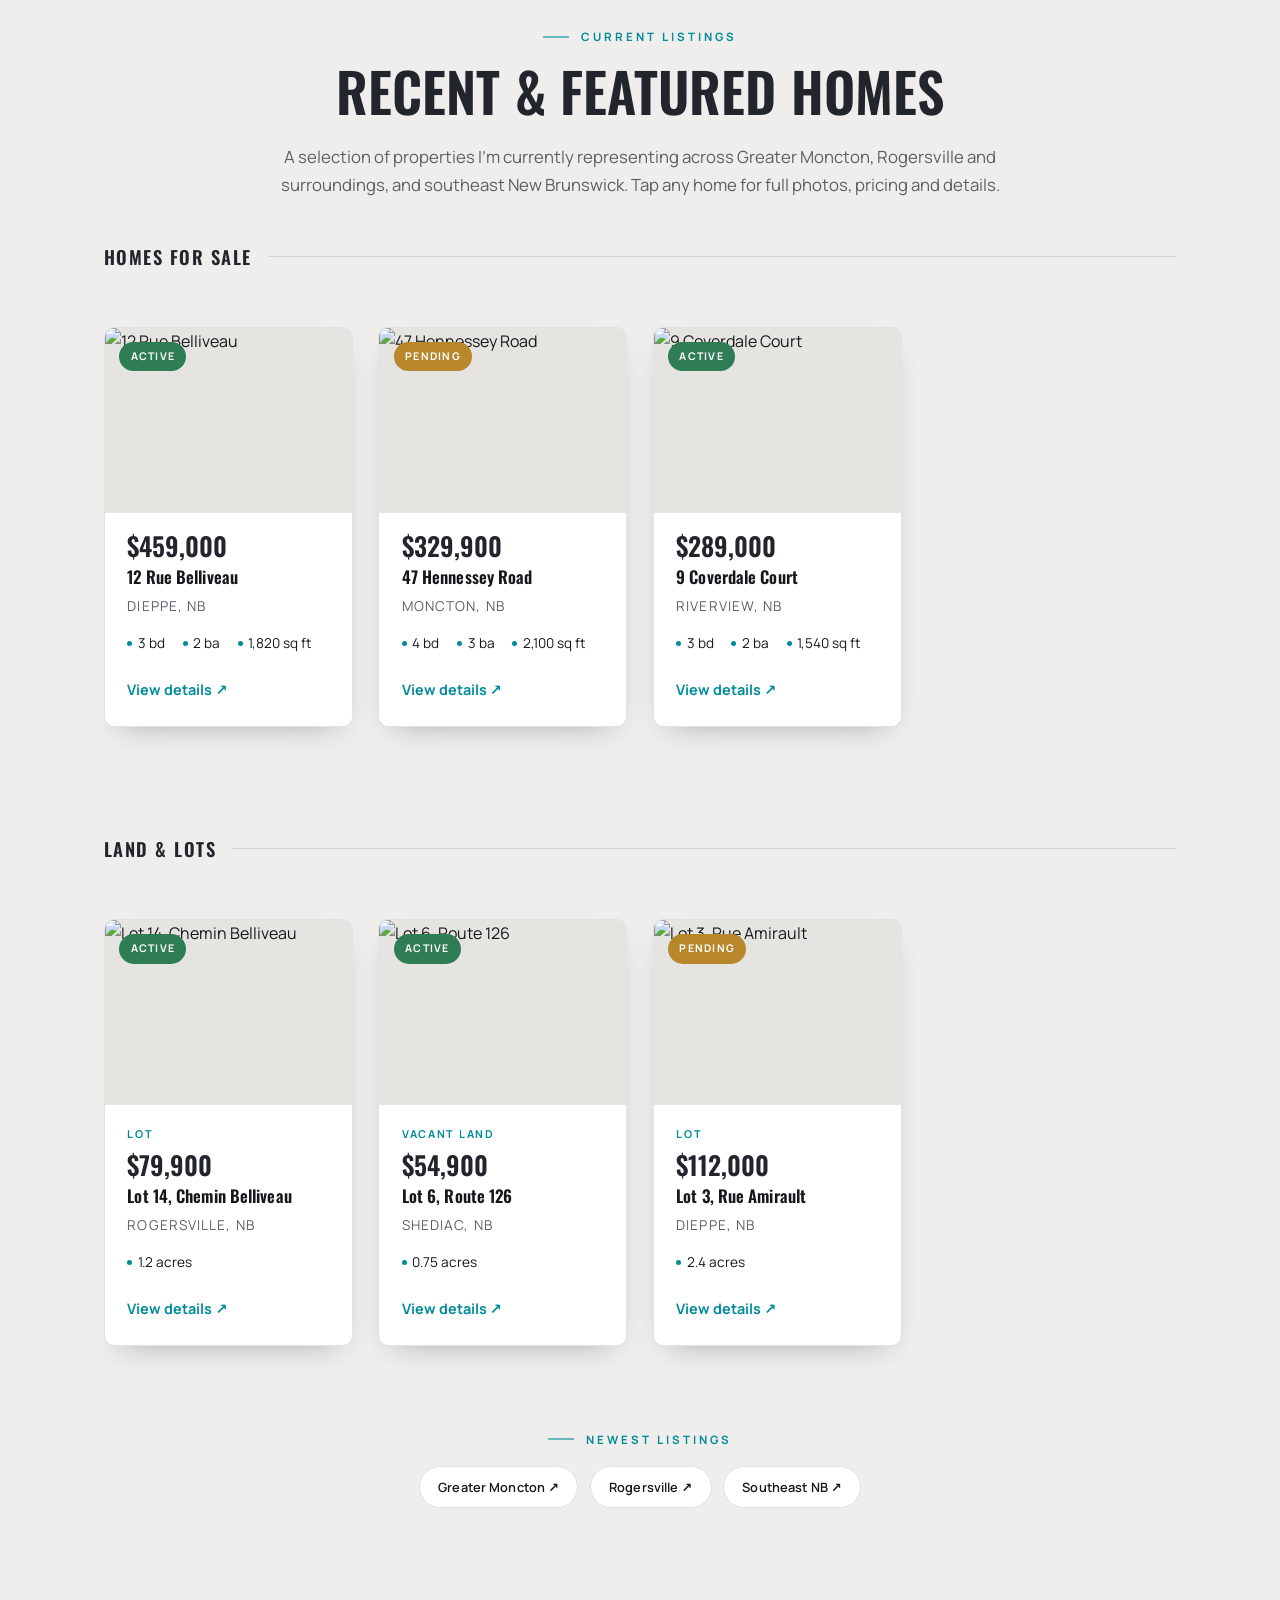
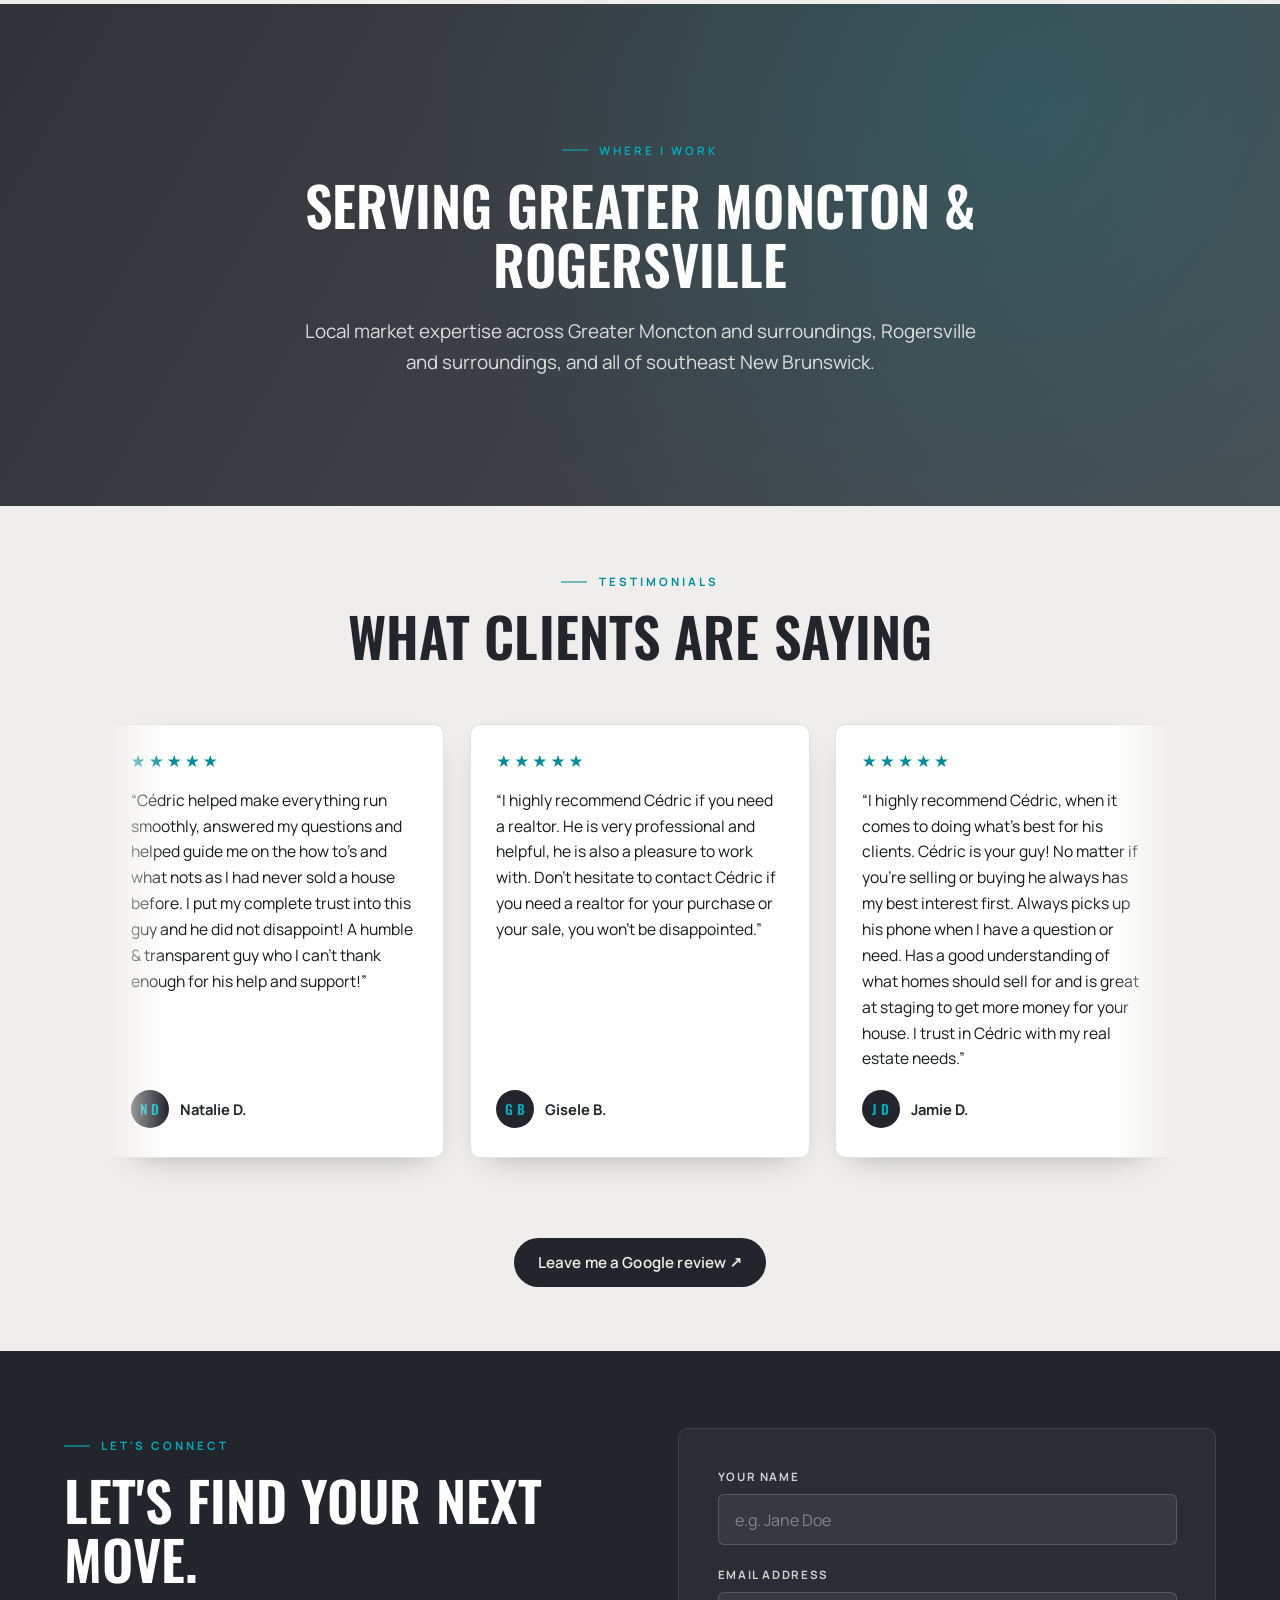
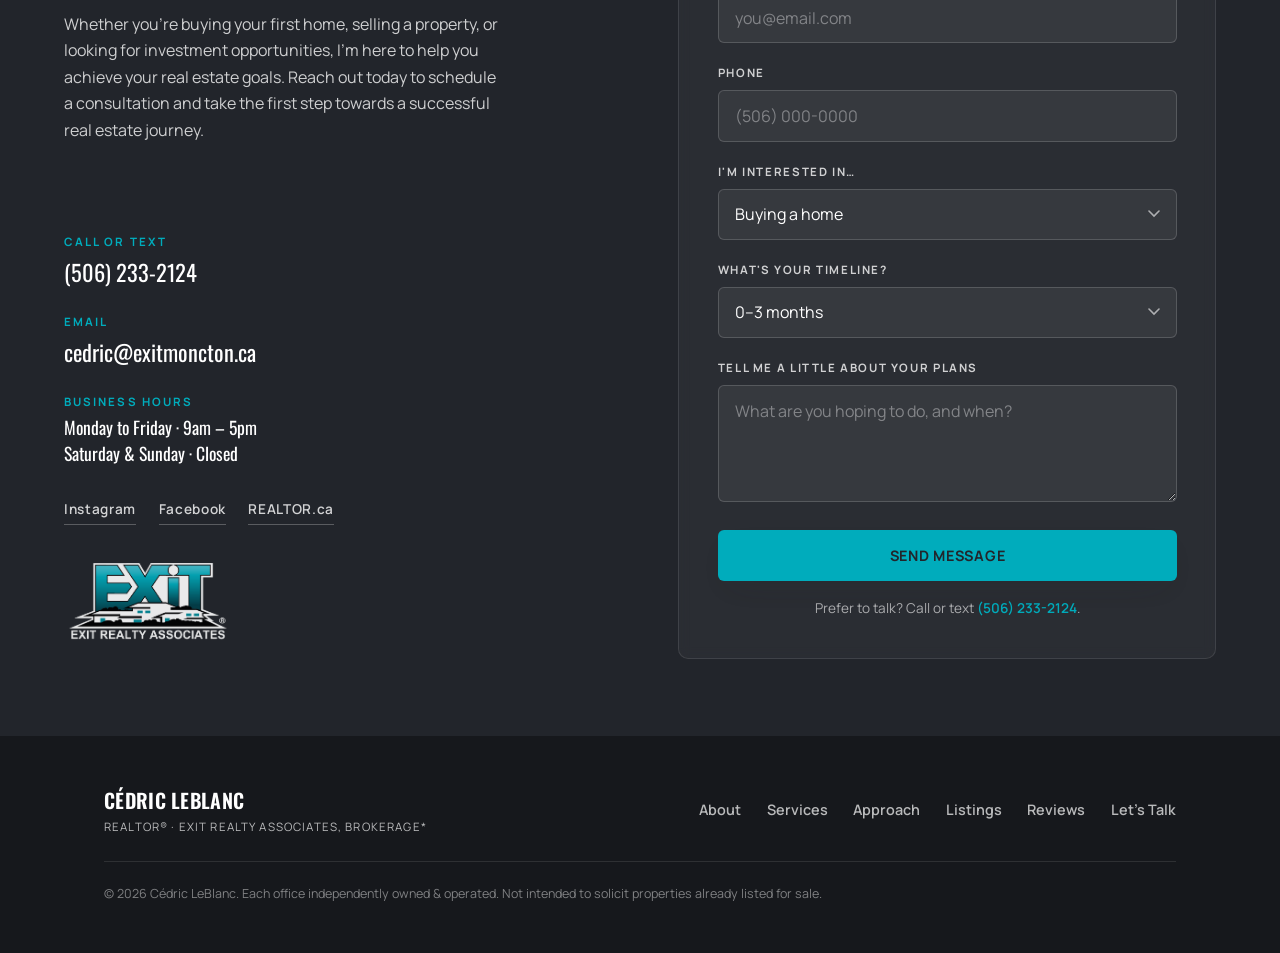
==== commit 5540cb5c: "Expand "Where I Work" banner copy to name both service areas Co-Authored-By: Claude Sonnet 5 <norepl" ====
--- a/index.html
+++ b/index.html
@@ -275,7 +275,7 @@
     <div class="areas-banner__inner reveal">
       <p class="eyebrow eyebrow--light">Where I Work</p>
       <h2 class="section__title section__title--light">Serving Greater Moncton &amp; Rogersville</h2>
-      <p class="areas-banner__lead">Local market expertise across Greater Moncton, Rogersville and surroundings, and southeast New Brunswick.</p>
+      <p class="areas-banner__lead">Local market expertise across Greater Moncton and surroundings, Rogersville and surroundings, and all of southeast New Brunswick.</p>
     </div>
   </section>
 
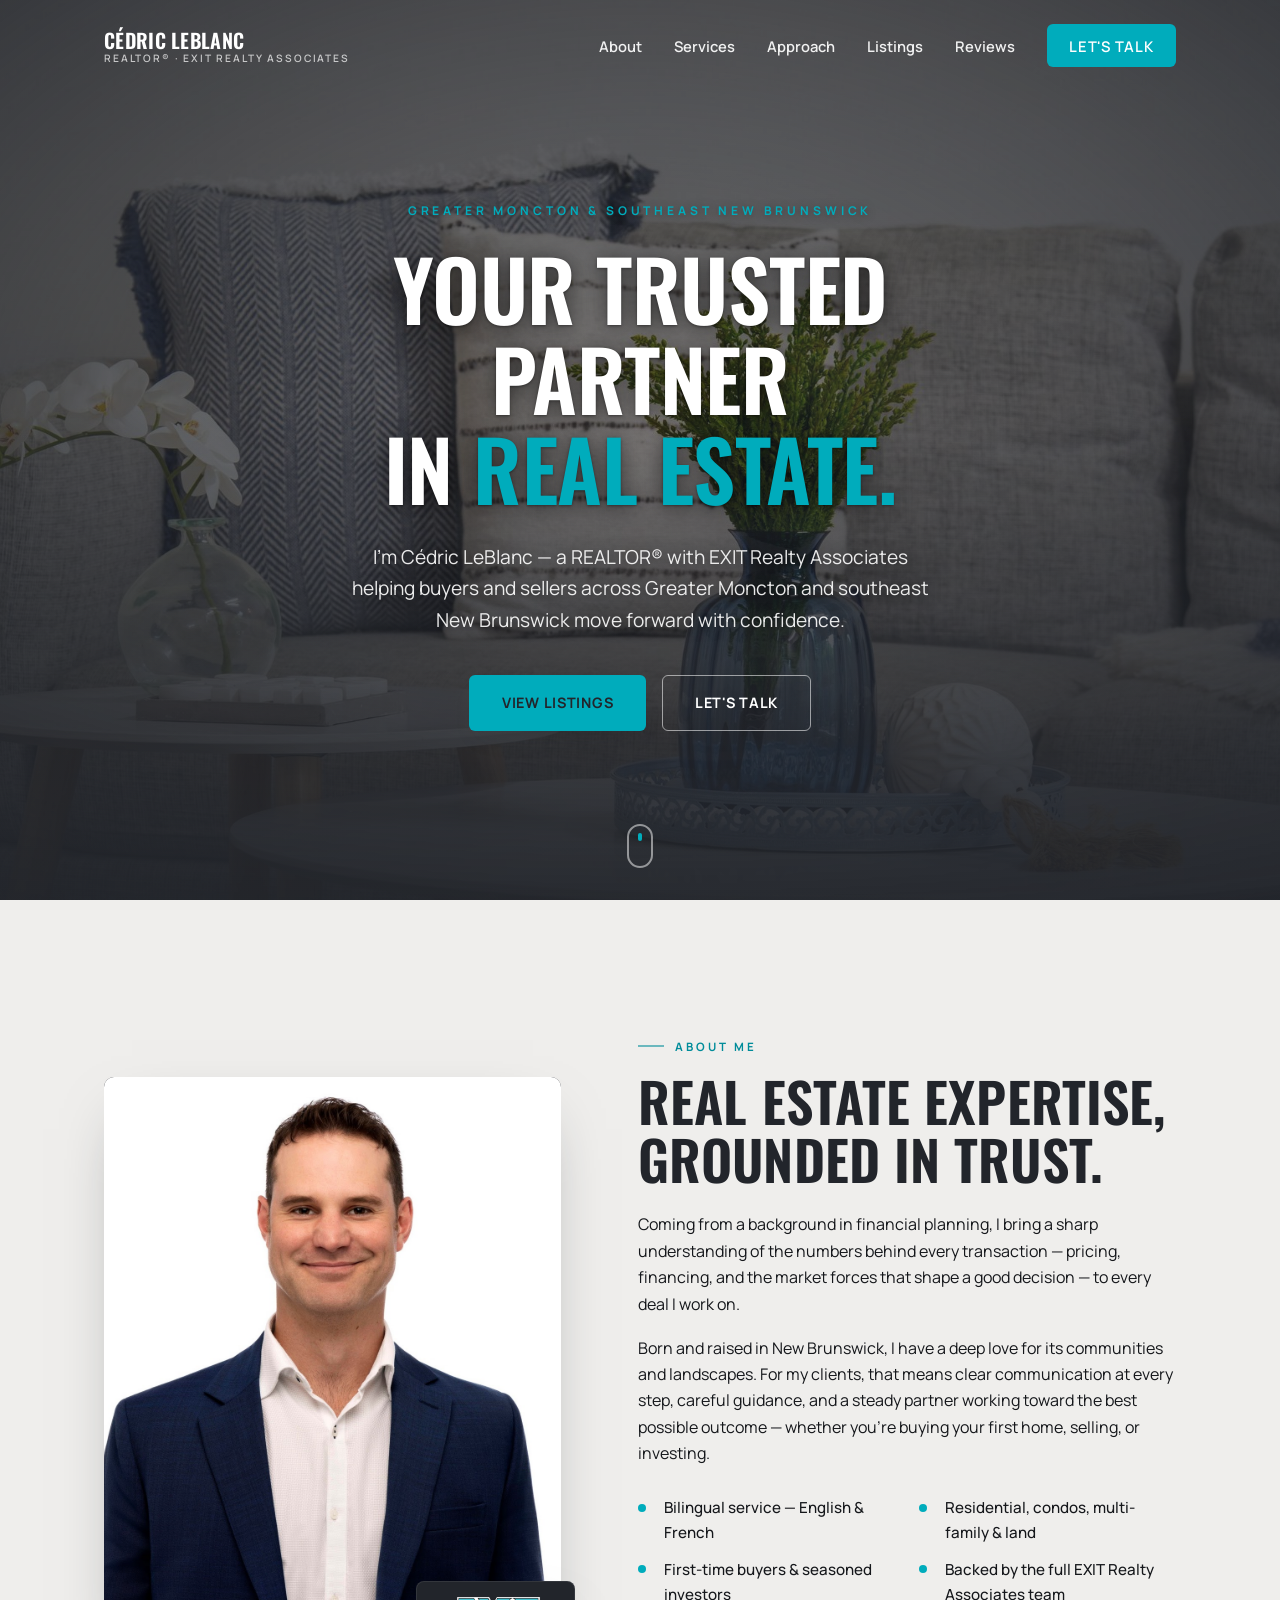
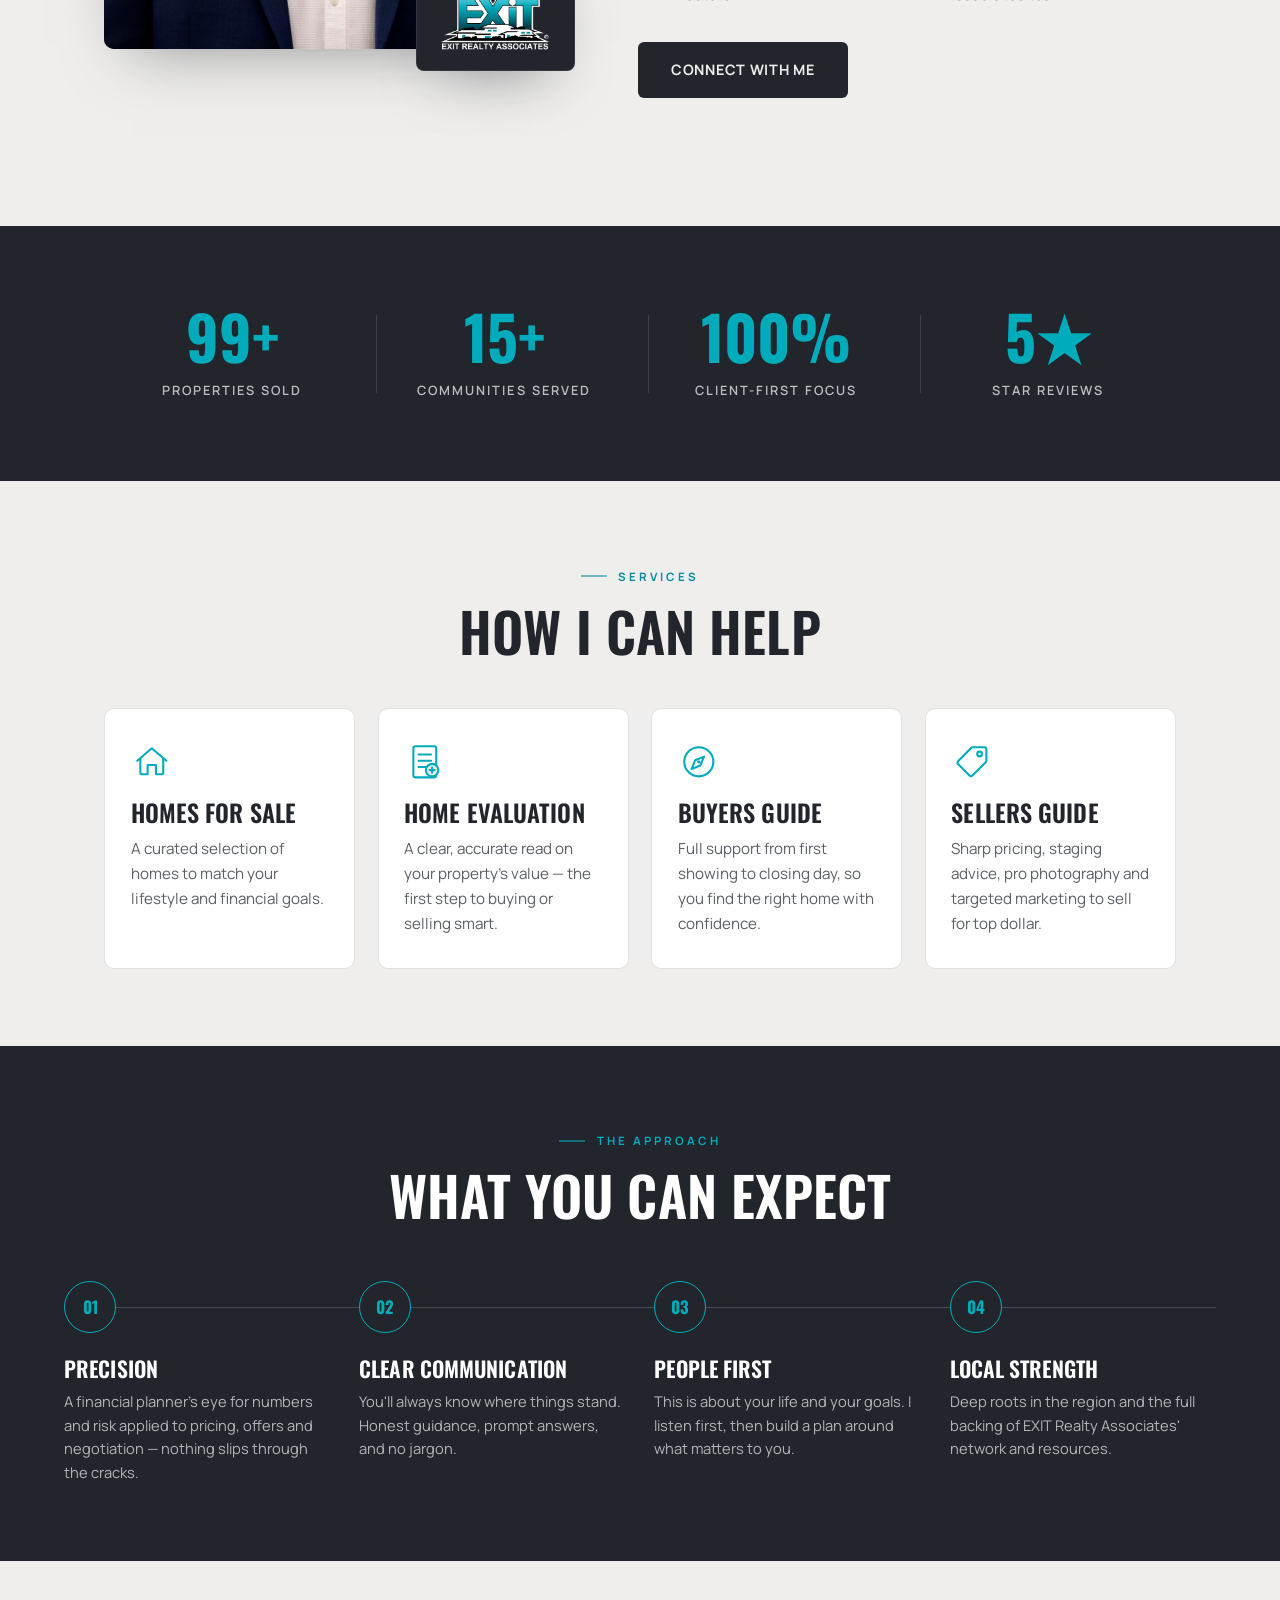
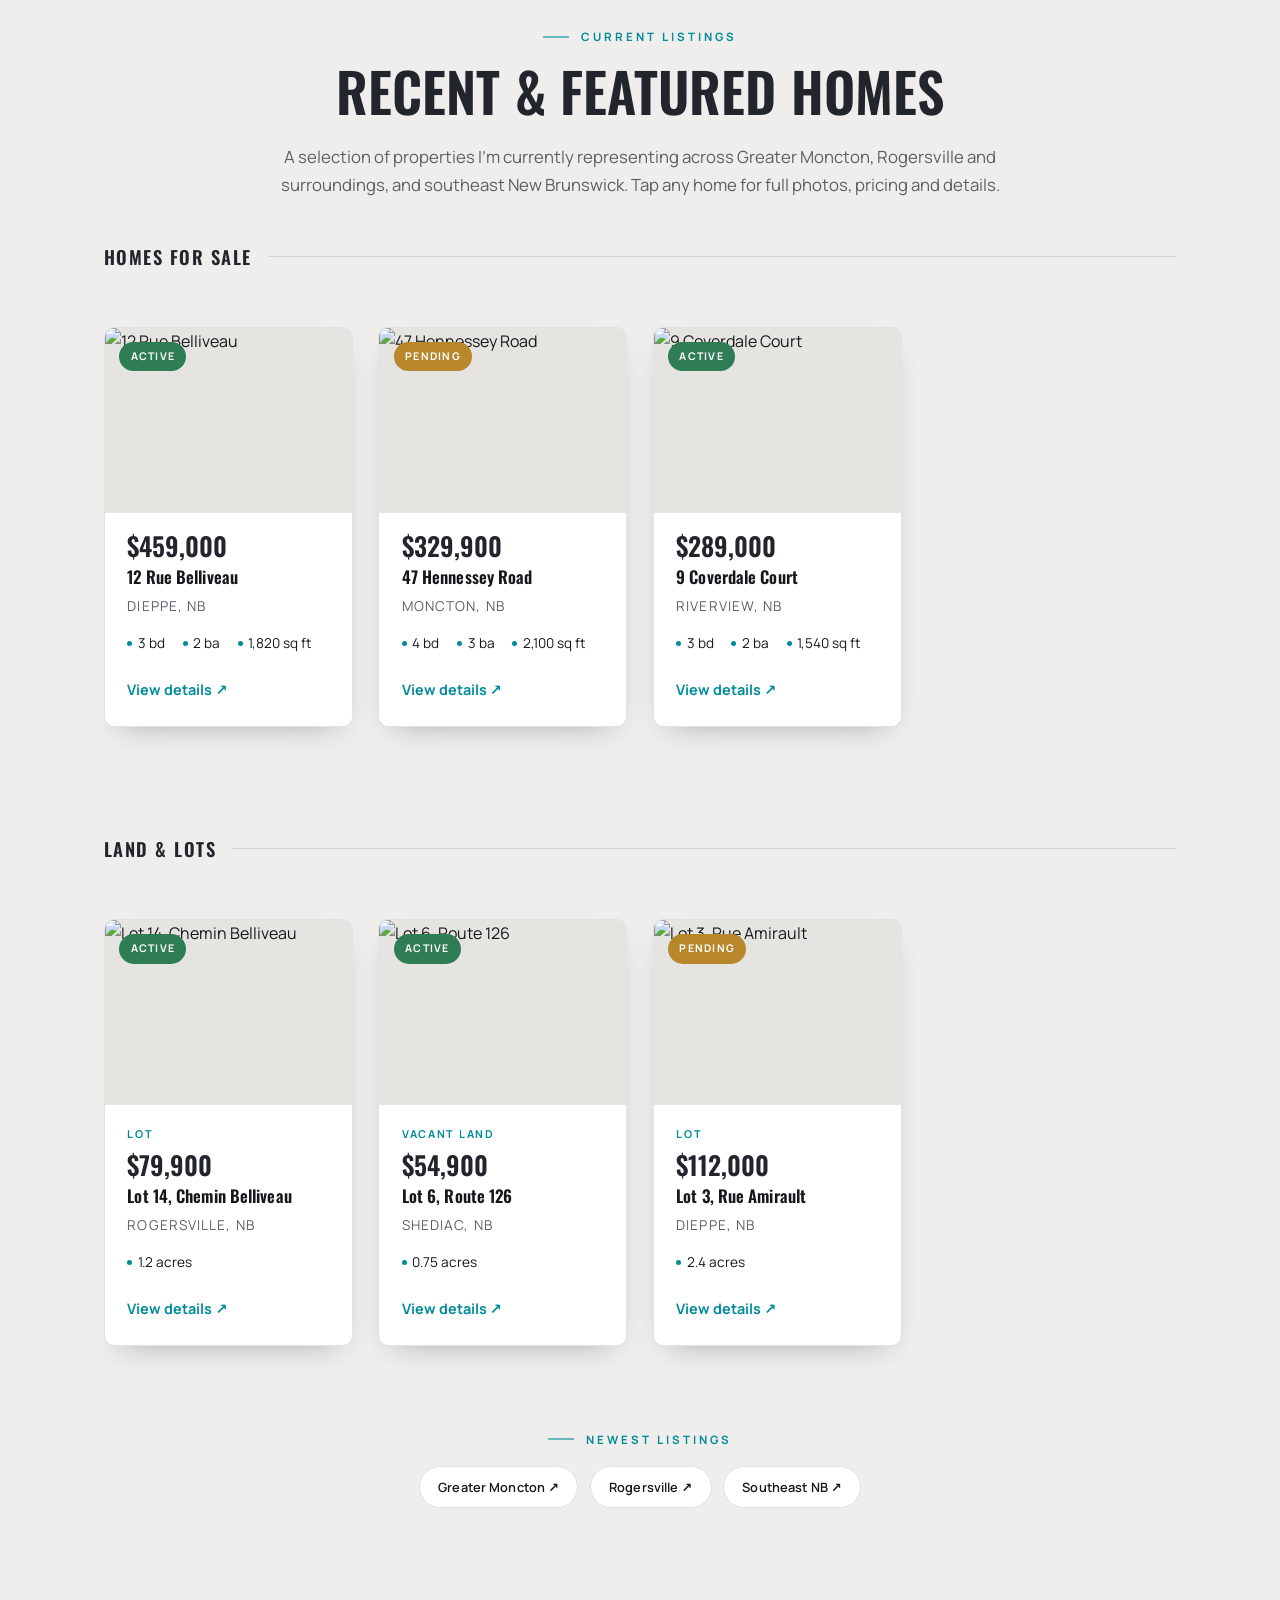
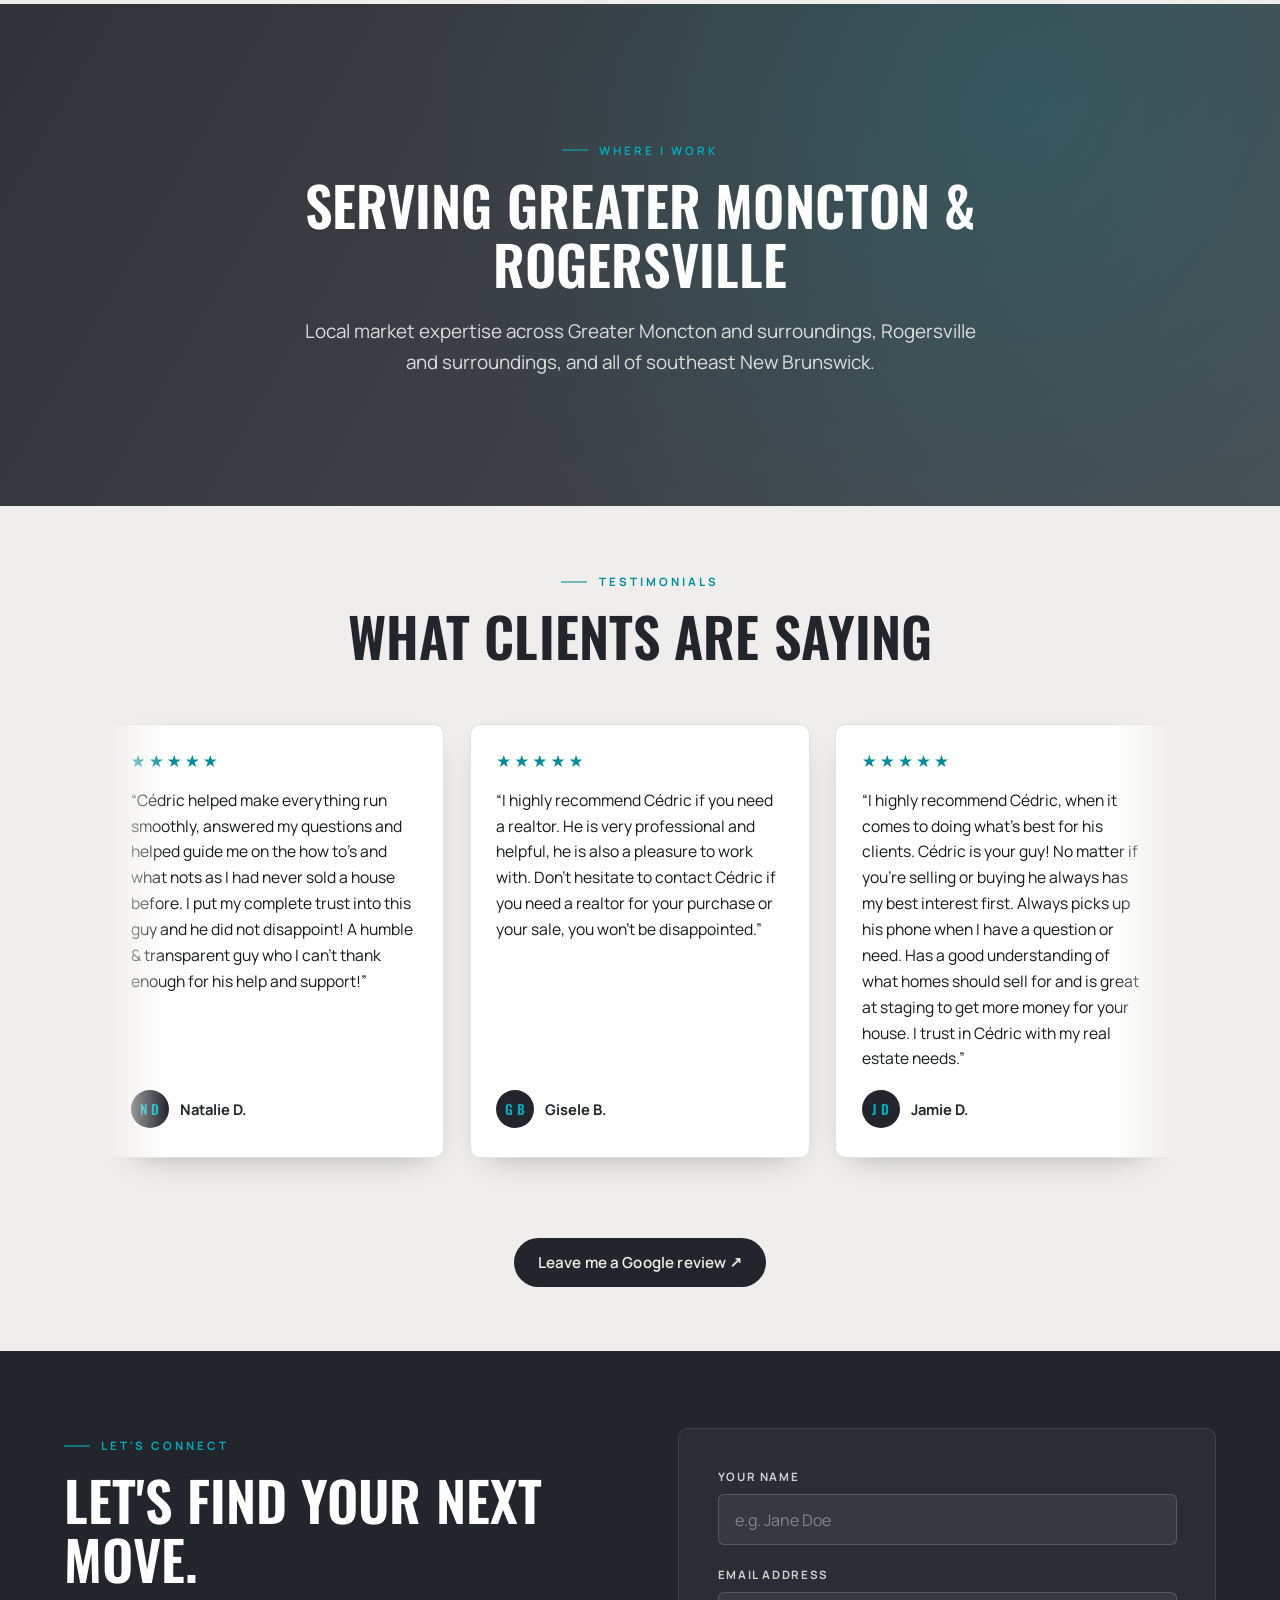
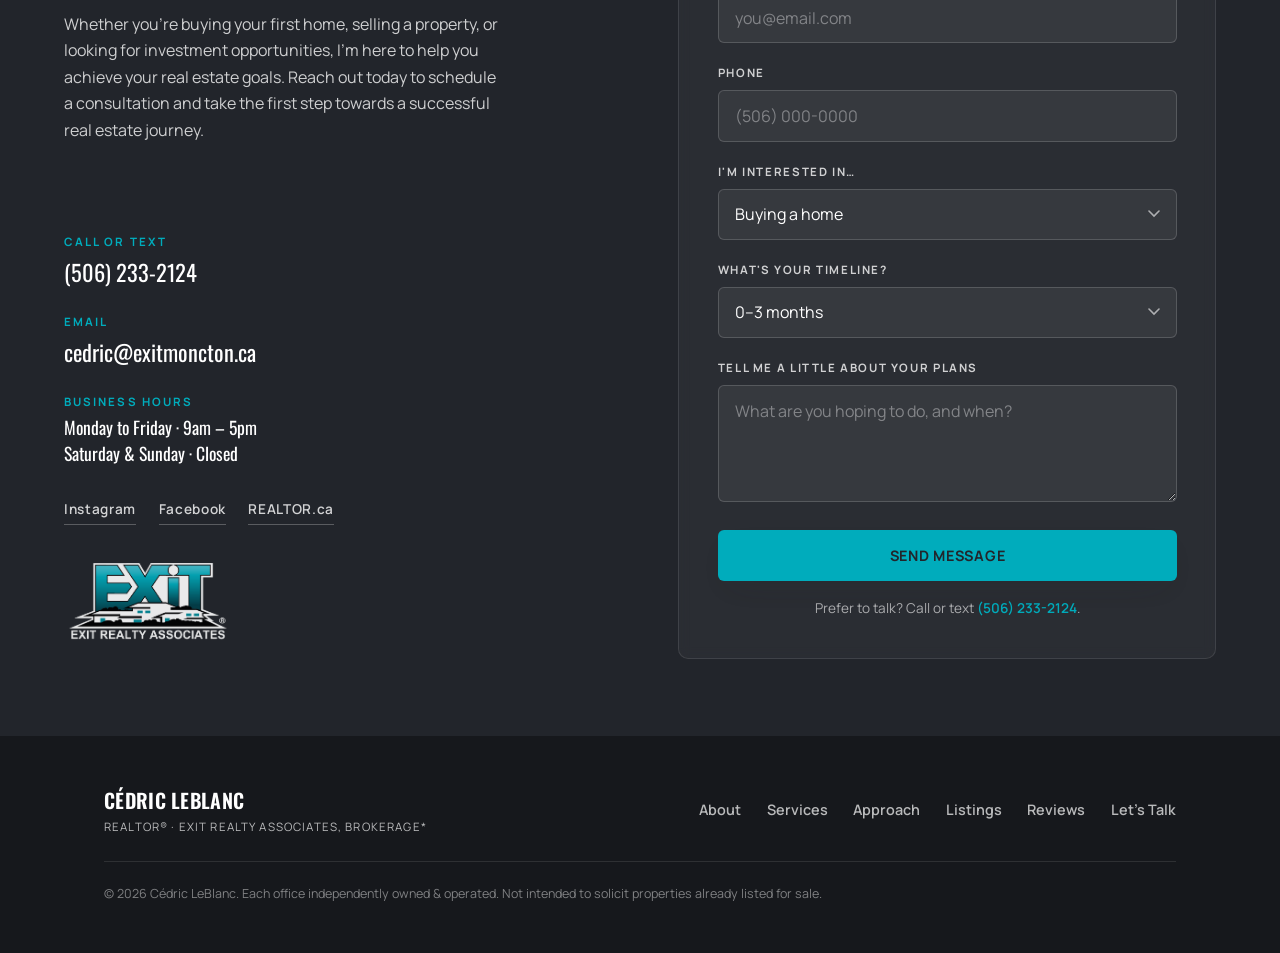
==== commit 87527b59: "Use www.cedricleblancrealtor.ca as the site's canonical address Vercel redirects the bare domain to " ====
--- a/index.html
+++ b/index.html
@@ -6,11 +6,55 @@
   <title>Cédric LeBlanc · REALTOR® — EXIT Realty Associates | Greater Moncton &amp; Rogersville Real Estate</title>
   <meta name="description" content="Cédric LeBlanc, REALTOR® with EXIT Realty Associates in Dieppe, NB. Buying or selling across Greater Moncton, Rogersville and surrounding areas, and southeast New Brunswick — bilingual, financial-planning-trained guidance you can trust." />
   <meta name="theme-color" content="#22252b" />
+  <link rel="canonical" href="https://www.cedricleblancrealtor.ca/" />
 
   <!-- Open Graph -->
   <meta property="og:title" content="Cédric LeBlanc · REALTOR® — EXIT Realty Associates" />
   <meta property="og:description" content="Greater Moncton & Rogersville real estate, guided by clarity and financial know-how. Let's find your next home." />
   <meta property="og:type" content="website" />
+  <meta property="og:url" content="https://www.cedricleblancrealtor.ca/" />
+  <meta property="og:image" content="https://www.cedricleblancrealtor.ca/cedric.jpg" />
+  <meta property="og:locale" content="en_CA" />
+
+  <!-- Twitter Card -->
+  <meta name="twitter:card" content="summary_large_image" />
+  <meta name="twitter:title" content="Cédric LeBlanc · REALTOR® — EXIT Realty Associates" />
+  <meta name="twitter:description" content="Greater Moncton & Rogersville real estate, guided by clarity and financial know-how. Let's find your next home." />
+  <meta name="twitter:image" content="https://www.cedricleblancrealtor.ca/cedric.jpg" />
+
+  <!-- Structured data for local/real estate search -->
+  <script type="application/ld+json">
+  {
+    "@context": "https://schema.org",
+    "@type": "RealEstateAgent",
+    "name": "Cédric LeBlanc",
+    "image": "https://www.cedricleblancrealtor.ca/cedric.jpg",
+    "url": "https://www.cedricleblancrealtor.ca/",
+    "telephone": "+1-506-233-2124",
+    "email": "cedric@exitmoncton.ca",
+    "address": {
+      "@type": "PostalAddress",
+      "addressLocality": "Dieppe",
+      "addressRegion": "NB",
+      "addressCountry": "CA"
+    },
+    "areaServed": [
+      { "@type": "City", "name": "Moncton" },
+      { "@type": "City", "name": "Dieppe" },
+      { "@type": "City", "name": "Rogersville" },
+      { "@type": "AdministrativeArea", "name": "Southeast New Brunswick" }
+    ],
+    "worksFor": {
+      "@type": "Organization",
+      "name": "EXIT Realty Associates"
+    },
+    "sameAs": [
+      "https://www.instagram.com/cedricleblanc.realtor/",
+      "https://www.facebook.com/p/Cedric-LeBlanc-Real-Estate-61550345272494/",
+      "https://www.realtor.ca/agent/2195400/cedric-leblanc-260-champlain-st-dieppe-new-brunswick-e1a1p3"
+    ]
+  }
+  </script>
 
   <link rel="preconnect" href="https://fonts.googleapis.com" />
   <link rel="preconnect" href="https://fonts.gstatic.com" crossorigin />
@@ -386,7 +430,7 @@
         <p class="contact__lead">Whether you're buying your first home, selling a property, or looking for investment opportunities, I'm here to help you achieve your real estate goals. Reach out today to schedule a consultation and take the first step towards a successful real estate journey.</p>
       </div>
 
-      <form class="contact__form reveal" id="contactForm" action="https://script.google.com/macros/s/AKfycbzsZMYybNJ32jb5ZzxSr01pQNntgbbjyRI2wMUSET800YQKtqSsGoYreUlKwF5y4Zik/exec" method="POST">
+      <form class="contact__form reveal" id="contactForm" action="https://script.google.com/macros/s/AKfycbyvSC-H5vl7iVgopxMND54cZ0z92MoWgLWiIe2f3PJfZ62TztTJ8eZ17loAq8qJIy1P/exec" method="POST">
         <input type="hidden" name="_subject" value="New lead from cedricleblanc.ca" />
         <input type="text" name="_gotcha" tabindex="-1" autocomplete="off" aria-hidden="true" style="position:absolute;left:-9999px;opacity:0;height:0;width:0;" />        <div class="field">
           <label for="name">Your name</label>
